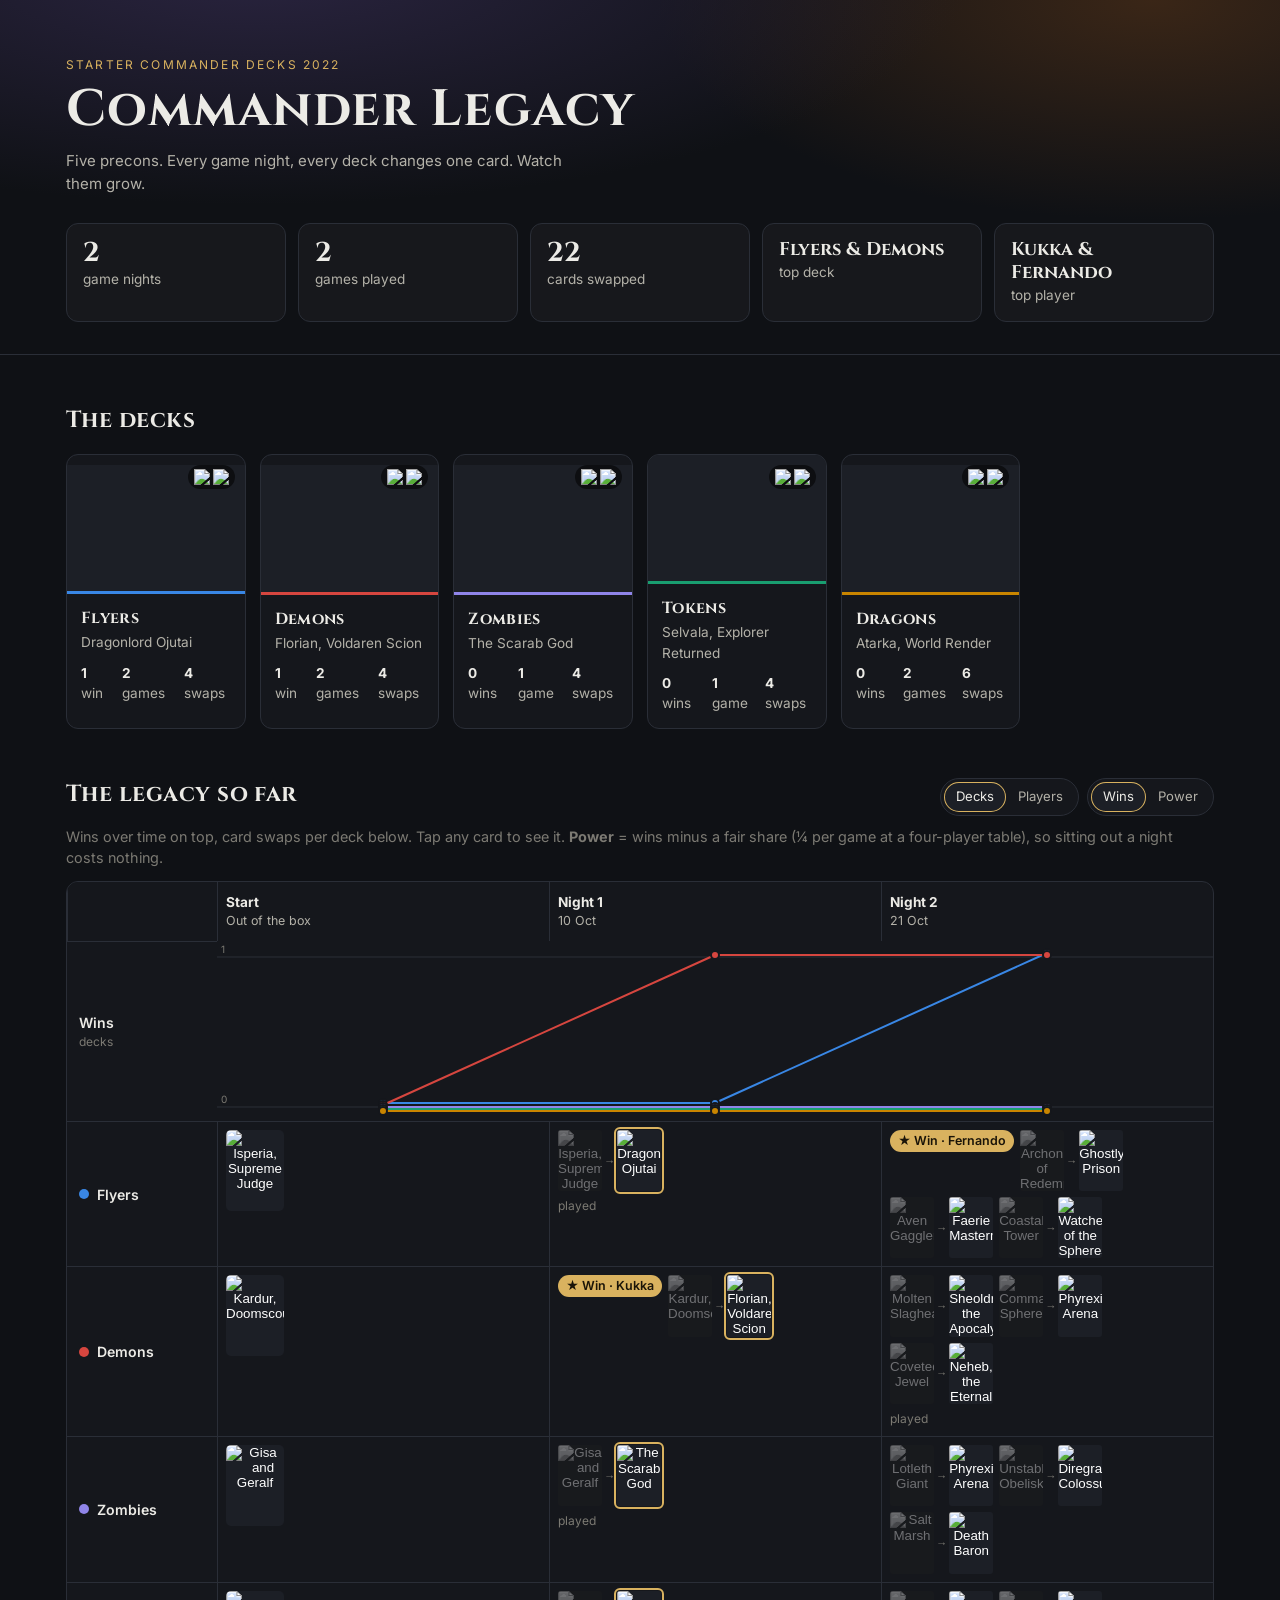
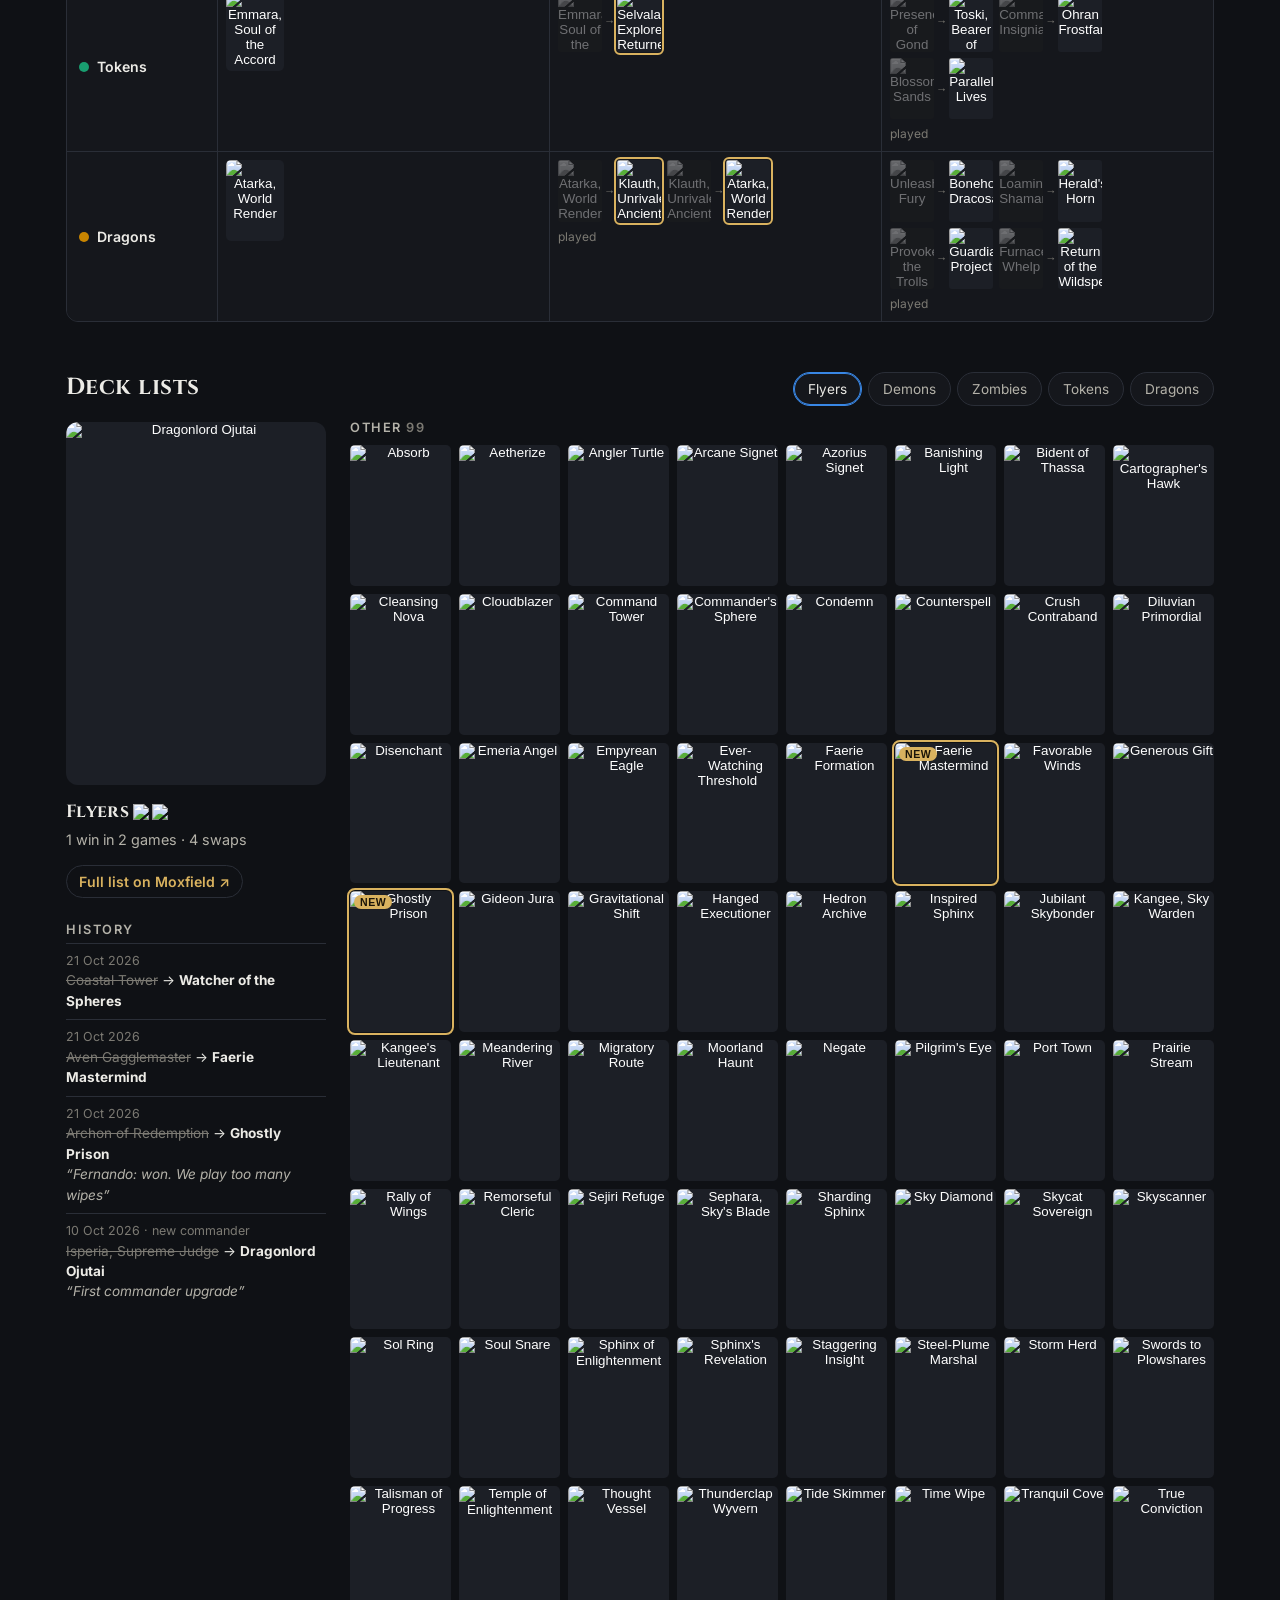
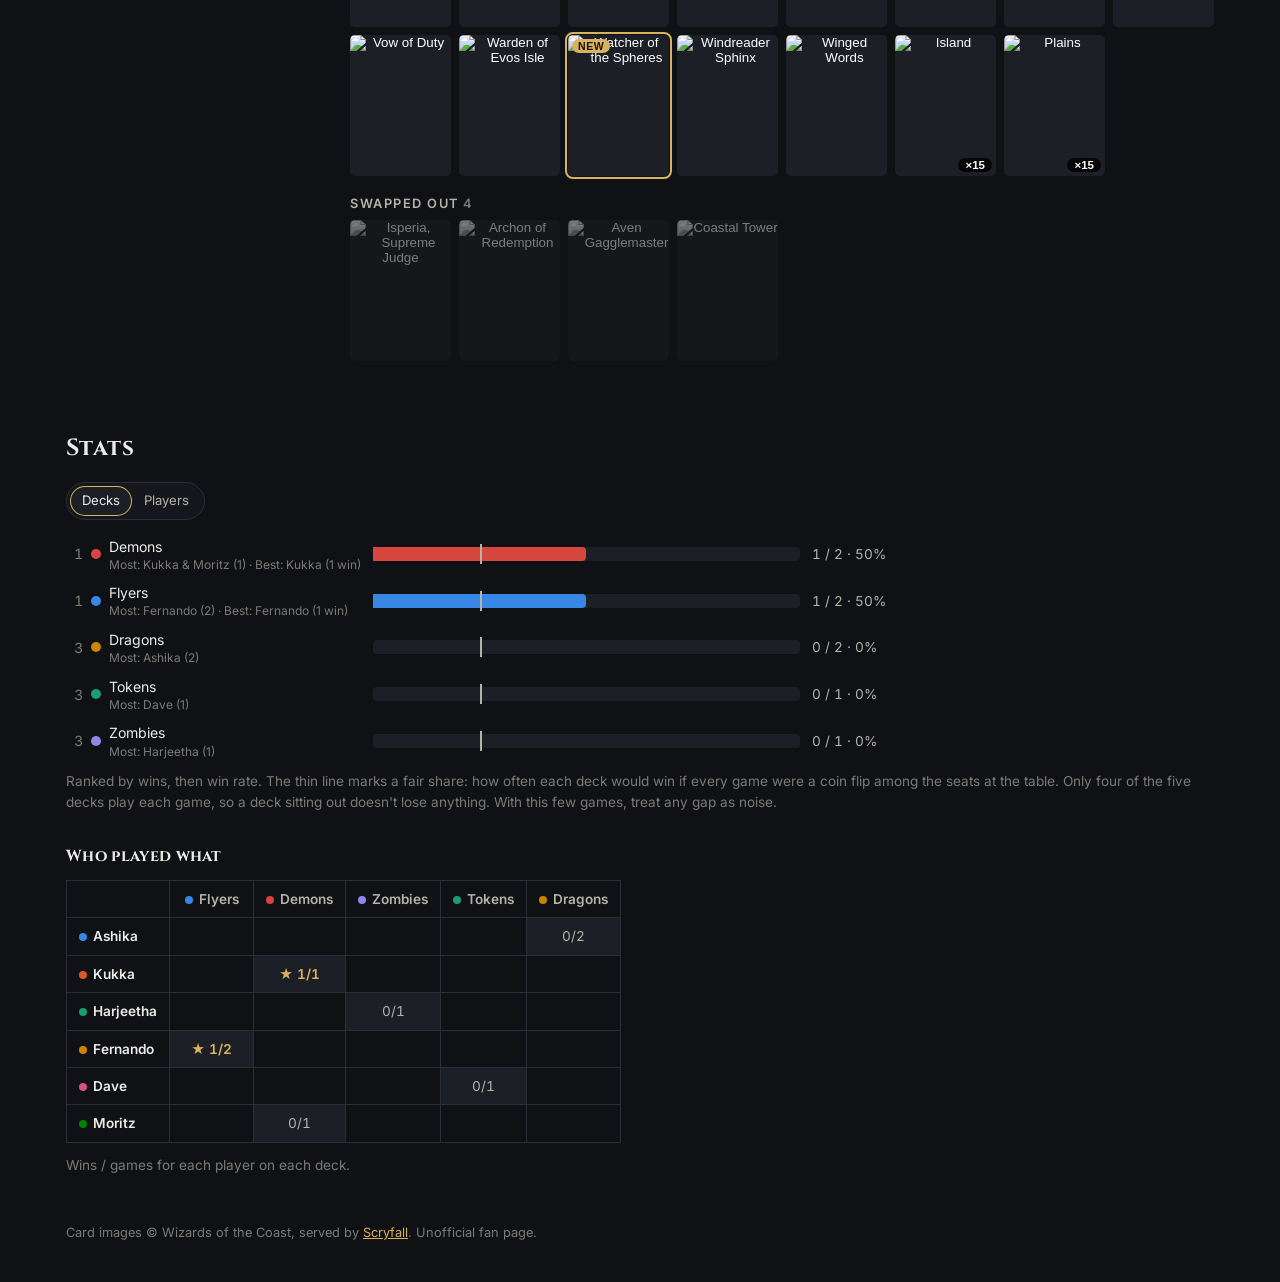
==== index.html @ c0c16cad "Stats: list tied leaders, player power chart, toggles, who-played-what - Hero tiles name every tied " ====
<!doctype html>
<html lang="en">
<head>
<meta charset="utf-8">
<meta name="viewport" content="width=device-width,initial-scale=1">
<title>Commander Legacy</title>
<meta name="description" content="Our five 2022 Starter Commander decks, upgraded one card at a time.">
<link rel="preconnect" href="https://fonts.googleapis.com">
<link rel="preconnect" href="https://fonts.gstatic.com" crossorigin>
<link href="https://fonts.googleapis.com/css2?family=Cinzel:wght@600;700&family=Inter:wght@400;500;600&display=swap" rel="stylesheet">
<link rel="stylesheet" href="style.css">
</head>
<body>
<header class="hero">
  <div class="wrap">
    <p class="eyebrow">Starter Commander Decks 2022</p>
    <h1 id="site-title">Commander Legacy</h1>
    <p class="lede" id="site-sub">Five precons. Every game night, every deck changes one card. Watch them grow.</p>
    <div class="stats" id="stats"></div>
  </div>
</header>

<main class="wrap">
  <section aria-labelledby="decks-h">
    <h2 id="decks-h">The decks</h2>
    <div class="deck-strip" id="deck-strip"></div>
  </section>

  <section aria-labelledby="tl-h">
    <div class="section-head">
      <h2 id="tl-h">The legacy so far</h2>
      <div class="ctl-row" id="chart-controls"></div>
    </div>
    <p class="hint tl-hint">Wins over time on top, card swaps per deck below. Tap any card to see it. <b>Power</b> = wins minus a fair share (¼ per game at a four-player table), so sitting out a night costs nothing.</p>
    <div class="timeline-scroll">
      <div class="timeline" id="timeline"></div>
    </div>
  </section>

  <section aria-labelledby="deck-h">
    <div class="section-head">
      <h2 id="deck-h">Deck lists</h2>
      <div class="tabs" id="tabs" role="tablist"></div>
    </div>
    <div id="deck-detail"></div>
  </section>

  <section aria-labelledby="st-h" id="stats-section">
    <h2 id="st-h">Stats</h2>
    <div id="stat-body"></div>
  </section>

  <p class="warn" id="warnings" hidden></p>
</main>

<footer class="wrap foot">
  Card images © Wizards of the Coast, served by <a href="https://scryfall.com">Scryfall</a>. Unofficial fan page.
</footer>

<div class="modal" id="modal" hidden>
  <div class="modal-inner" role="dialog" aria-modal="true">
    <button class="close" id="modal-close" aria-label="Close">×</button>
    <div id="modal-body"></div>
  </div>
</div>
<div class="tip" id="tip" hidden></div>

<script src="app.js"></script>
</body>
</html>
---- style.css ----
:root{
  --bg:#0f1115; --surface:#15171c; --surface-2:#1c1f26; --line:#2a2e37;
  --text:#ecebe6; --text-2:#b4b2a9; --muted:#7c7a73; --gold:#d9b25f;
  --flight:#3987e5; --chaos:#d6463f; --grave:#9085e9; --tokens:#199e70; --dragons:#c98500;
  --radius:12px;
  color-scheme:dark;
}
*{box-sizing:border-box}
html,body{margin:0}
body{background:var(--bg);color:var(--text);font:15px/1.5 Inter,system-ui,sans-serif;-webkit-font-smoothing:antialiased}
a{color:var(--gold)}
h1,h2,h3{font-family:Cinzel,Georgia,serif;font-weight:700;letter-spacing:.02em;margin:0}
.wrap{max-width:1180px;margin:0 auto;padding:0 16px}
section{margin:48px 0}
h2{font-size:1.45rem;margin-bottom:16px}
.section-head{display:flex;flex-wrap:wrap;align-items:baseline;justify-content:space-between;gap:8px 24px;margin-bottom:16px}
.section-head h2{margin:0}
.hint{color:var(--muted);margin:0;font-size:.9rem}

/* hero */
.hero{background:radial-gradient(1200px 400px at 20% -10%,#2a2440 0%,transparent 60%),radial-gradient(900px 400px at 90% 0%,#3a2617 0%,transparent 55%);border-bottom:1px solid var(--line);padding:56px 0 32px}
.eyebrow{text-transform:uppercase;letter-spacing:.18em;font-size:.75rem;color:var(--gold);margin:0 0 8px}
h1{font-size:clamp(2rem,5vw,3.2rem);line-height:1.1}
.lede{color:var(--text-2);max-width:56ch;margin:12px 0 28px}
.stats{display:grid;grid-template-columns:repeat(auto-fit,minmax(140px,1fr));gap:12px}
.stat{background:rgba(255,255,255,.03);border:1px solid var(--line);border-radius:var(--radius);padding:14px 16px}
.stat b{display:block;font:700 1.7rem/1.1 Cinzel,serif}
.stat span{color:var(--text-2);font-size:.85rem}

/* deck strip */
.deck-strip{display:grid;grid-template-columns:repeat(auto-fill,minmax(160px,1fr));gap:14px}
.deck-card{position:relative;background:var(--surface);border:1px solid var(--line);border-radius:var(--radius);overflow:hidden;cursor:pointer;text-align:left;color:inherit;font:inherit;padding:0;transition:transform .15s,border-color .15s}
.deck-card:hover,.deck-card:focus-visible{transform:translateY(-2px);border-color:var(--c)}
.deck-card .art{aspect-ratio:626/457;background:var(--surface-2) center/cover;border-bottom:3px solid var(--c)}
.deck-card .body{padding:12px 14px 14px}
.deck-card h3{font-size:1rem}
.deck-card .cmd{color:var(--text-2);font-size:.85rem;margin:2px 0 10px}
.deck-card .meta{display:flex;gap:14px;font-size:.85rem;color:var(--text-2)}
.deck-card .meta b{color:var(--text)}
.pips{display:inline-flex;gap:3px;vertical-align:middle}
.pips img{width:16px;height:16px}
.deck-card .pips{position:absolute;top:10px;right:10px;background:rgba(0,0,0,.55);padding:4px 6px;border-radius:99px}

/* timeline */
.timeline-scroll{overflow-x:auto;border:1px solid var(--line);border-radius:var(--radius);background:var(--surface)}
.timeline{display:grid;min-width:100%}
.tl-chart{grid-column:1/-1;position:relative}
.tl-chart svg{display:block}
.tl-row{display:contents}
.tl-label{position:sticky;left:0;z-index:2;background:var(--surface);padding:10px 12px;border-top:1px solid var(--line);display:flex;align-items:center;gap:8px;font-weight:600;font-size:.88rem;min-height:96px}
.tl-label i{width:10px;height:10px;border-radius:50%;background:var(--c);flex:none}
.tl-cell{border-top:1px solid var(--line);border-left:1px solid var(--line);padding:8px;display:flex;flex-wrap:wrap;align-content:flex-start;gap:6px;min-height:96px}
.tl-head{position:sticky;left:0;background:var(--surface);z-index:2}
.tl-colhead{padding:10px 8px;font-size:.78rem;color:var(--text-2);border-left:1px solid var(--line);white-space:nowrap}
.tl-colhead b{display:block;color:var(--text);font-size:.85rem}
.swap{display:flex;align-items:center;gap:2px;background:none;border:0;padding:0;cursor:pointer}
.swap img,.thumb{width:44px;aspect-ratio:488/680;border-radius:3px;display:block;background:var(--surface-2);object-fit:cover}
.swap .out{opacity:.38;filter:grayscale(1)}
.swap .arr{color:var(--muted);font-size:.7rem}
.swap.cmdswap .in{outline:2px solid var(--gold);outline-offset:1px}
.win{display:inline-flex;align-items:center;gap:4px;font-size:.78rem;font-weight:600;color:#1a1408;background:var(--gold);border-radius:99px;padding:2px 8px;height:22px}
.played{font-size:.75rem;color:var(--muted);width:100%}
.empty{color:var(--muted);padding:24px;text-align:center}

/* tabs + deck detail */
.tabs{display:flex;flex-wrap:wrap;gap:6px}
.tab{background:var(--surface);border:1px solid var(--line);color:var(--text-2);border-radius:99px;padding:6px 14px;font:inherit;font-size:.85rem;cursor:pointer}
.tab[aria-selected=true]{color:var(--text);border-color:var(--c);box-shadow:inset 0 0 0 1px var(--c)}
.detail{display:grid;grid-template-columns:260px 1fr;gap:24px}
@media (max-width:760px){.detail{grid-template-columns:1fr}.detail .side{max-width:320px}}
.side img.cmdimg{width:100%;border-radius:12px;display:block;cursor:pointer}
.side h3{margin:14px 0 4px;font-size:1.1rem}
.side .sub{color:var(--text-2);font-size:.9rem;margin:0 0 14px}
.log{list-style:none;margin:0;padding:0;font-size:.85rem}
.log li{padding:8px 0;border-top:1px solid var(--line)}
.log .d{color:var(--muted);display:block;font-size:.78rem}
.log .o{color:var(--muted);text-decoration:line-through}
.log .n{color:var(--text-2);display:block;font-style:italic}
.group{margin-bottom:22px}
.group h4{font:600 .8rem/1 Inter,sans-serif;text-transform:uppercase;letter-spacing:.12em;color:var(--text-2);margin:0 0 10px}
.group h4 span{color:var(--muted)}
.grid{display:grid;grid-template-columns:repeat(auto-fill,minmax(98px,1fr));gap:8px}
.c{position:relative;background:none;border:0;padding:0;cursor:pointer;display:block}
.c img{width:100%;aspect-ratio:488/680;border-radius:5px;display:block;background:var(--surface-2)}
.c .ph{width:100%;aspect-ratio:488/680;border-radius:5px;background:var(--surface-2);color:var(--text-2);font-size:.72rem;display:flex;align-items:center;justify-content:center;text-align:center;padding:6px}
.c .qty{position:absolute;right:4px;bottom:4px;background:rgba(0,0,0,.8);color:#fff;font-size:.72rem;font-weight:600;border-radius:99px;padding:1px 7px}
.c .new{position:absolute;left:4px;top:4px;background:var(--gold);color:#1a1408;font-size:.66rem;font-weight:700;border-radius:99px;padding:1px 6px;text-transform:uppercase;letter-spacing:.05em}
.c.is-new img{outline:2px solid var(--gold);outline-offset:1px}
.gy .c img{filter:grayscale(1);opacity:.45}

/* stats */
.bars{display:grid;grid-template-columns:auto 1fr auto;gap:10px 12px;align-items:center;max-width:720px}
.bars .lab{font-size:.88rem;display:flex;align-items:center;gap:8px}
.bars .lab i{width:10px;height:10px;border-radius:50%;background:var(--c)}
.bars .track{height:14px;background:var(--surface-2);border-radius:4px;position:relative}
.bars .fill{height:100%;background:var(--c);border-radius:0 4px 4px 0}
.bars .val{font-size:.85rem;color:var(--text-2);font-variant-numeric:tabular-nums;white-space:nowrap}
.stat-note{color:var(--muted);font-size:.85rem;margin-top:12px}

/* modal + tooltip */
.modal{position:fixed;inset:0;background:rgba(5,6,8,.82);display:flex;align-items:center;justify-content:center;padding:16px;z-index:50}
.modal[hidden]{display:none}
.modal-inner{position:relative;max-width:min(760px,100%);max-height:100%;overflow:auto}
.modal .close{position:absolute;top:-4px;right:0;background:none;border:0;color:#fff;font-size:2rem;cursor:pointer;line-height:1}
.mcards{display:flex;flex-wrap:wrap;gap:16px;justify-content:center;align-items:center;padding-top:28px}
.mcards figure{margin:0;text-align:center}
.mcards img{width:min(300px,80vw);border-radius:14px;display:block}
.mcards figcaption{font-size:.8rem;color:var(--text-2);margin-top:6px;text-transform:uppercase;letter-spacing:.1em}
.mcards .arrow{font-size:2rem;color:var(--gold)}
.mnote{color:var(--text-2);text-align:center;font-style:italic;margin:14px 0 0}
.tip{position:fixed;z-index:40;pointer-events:none;background:#0b0c0f;border:1px solid var(--line);border-radius:8px;padding:8px 10px;font-size:.8rem;min-width:150px;box-shadow:0 6px 24px rgba(0,0,0,.5)}
.tip .r{display:flex;align-items:center;gap:6px;justify-content:space-between}
.tip .r i{width:8px;height:8px;border-radius:50%;background:var(--c);display:inline-block;margin-right:4px}
.tip b{display:block;margin-bottom:4px}
.warn{color:#e8a0a0;font-size:.85rem;background:#2a1517;border:1px solid #4a2326;border-radius:8px;padding:10px 12px}
.foot{color:var(--muted);font-size:.8rem;padding-bottom:40px}
.ph{display:flex;align-items:center;justify-content:center;text-align:center;background:var(--surface-2);color:var(--text-2);border-radius:4px;overflow:hidden;font-size:.6rem;line-height:1.15;padding:3px;aspect-ratio:488/680}
.swap .ph,.ph.thumb{width:44px}
.ph.out{opacity:.45}
.ph.cmdimg{width:100%;border-radius:12px;font-size:1rem}
.side .c{width:100%}
.tl-cell .c{width:58px}
.stat b.txt{font-size:1.15rem;line-height:1.25}
@media (max-width:600px){.tl-label{padding:8px;font-size:.8rem}}
.rankings{display:grid;grid-template-columns:1fr 1fr;gap:28px 40px}
@media (max-width:860px){.rankings{grid-template-columns:1fr}}
.rankings h3{font-size:1rem;margin:0 0 12px}
.bars{max-width:none}
.bars .rank{color:var(--muted);font-variant-numeric:tabular-nums;width:1.2em;text-align:right;flex:none}
.bars .fair{position:absolute;top:-3px;bottom:-3px;width:2px;background:var(--text-2)}
.dots{display:inline-flex;gap:3px;margin-left:6px;vertical-align:middle}
.dots i{width:7px;height:7px;border-radius:50%;background:var(--c);display:inline-block}
code{background:var(--surface-2);padding:1px 5px;border-radius:4px;font-size:.85em}
.mox{display:inline-block;margin:0 0 6px;font-size:.88rem;font-weight:600;text-decoration:none;border:1px solid var(--line);border-radius:99px;padding:5px 12px}
.mox:hover{border-color:var(--gold)}
/* toggles */
.ctl-row{display:flex;flex-wrap:wrap;gap:8px}
.seg{display:inline-flex;background:var(--surface);border:1px solid var(--line);border-radius:99px;padding:3px}
.seg button{background:none;border:0;color:var(--text-2);font:inherit;font-size:.82rem;padding:5px 12px;border-radius:99px;cursor:pointer}
.seg button[aria-pressed=true]{background:var(--surface-2);color:var(--text);box-shadow:inset 0 0 0 1px var(--gold)}
.tl-hint{margin:-6px 0 12px}
.chart-label small{display:block;color:var(--muted);font-weight:400;font-size:.75rem}
.legend{display:flex;flex-wrap:wrap;gap:6px 14px;padding:0 12px 10px;font-size:.8rem;color:var(--text-2)}
.legend i{width:8px;height:8px;border-radius:50%;background:var(--c);display:inline-block;margin-right:5px}
/* stats */
.stat-ctl{margin-bottom:16px}
.bars .lab small{display:block;color:var(--muted);font-size:.75rem;line-height:1.3}
.bars .lab > span:last-child{min-width:0}
.sub-h{font-size:1rem;margin:32px 0 12px}
.mx-scroll{overflow-x:auto}
.mx{border-collapse:collapse;font-size:.85rem;font-variant-numeric:tabular-nums}
.mx th,.mx td{padding:8px 12px;border:1px solid var(--line);white-space:nowrap}
.mx thead th{font-weight:600;color:var(--text-2);text-align:center}
.mx tbody th{text-align:left;font-weight:600}
.mx th i{width:8px;height:8px;border-radius:50%;background:var(--c);display:inline-block;margin-right:6px}
.mx td{text-align:center;color:var(--muted);min-width:84px}
.mx td.has{background:var(--surface-2);color:var(--text-2)}
.mx td.won{color:var(--gold);font-weight:600}
.bars{max-width:820px}
@media (max-width:600px){
  .bars{grid-template-columns:1fr auto;gap:4px 10px}
  .bars .lab{grid-column:1}
  .bars .val{grid-column:2;align-self:start}
  .bars .track{grid-column:1/-1;margin-bottom:10px}
}
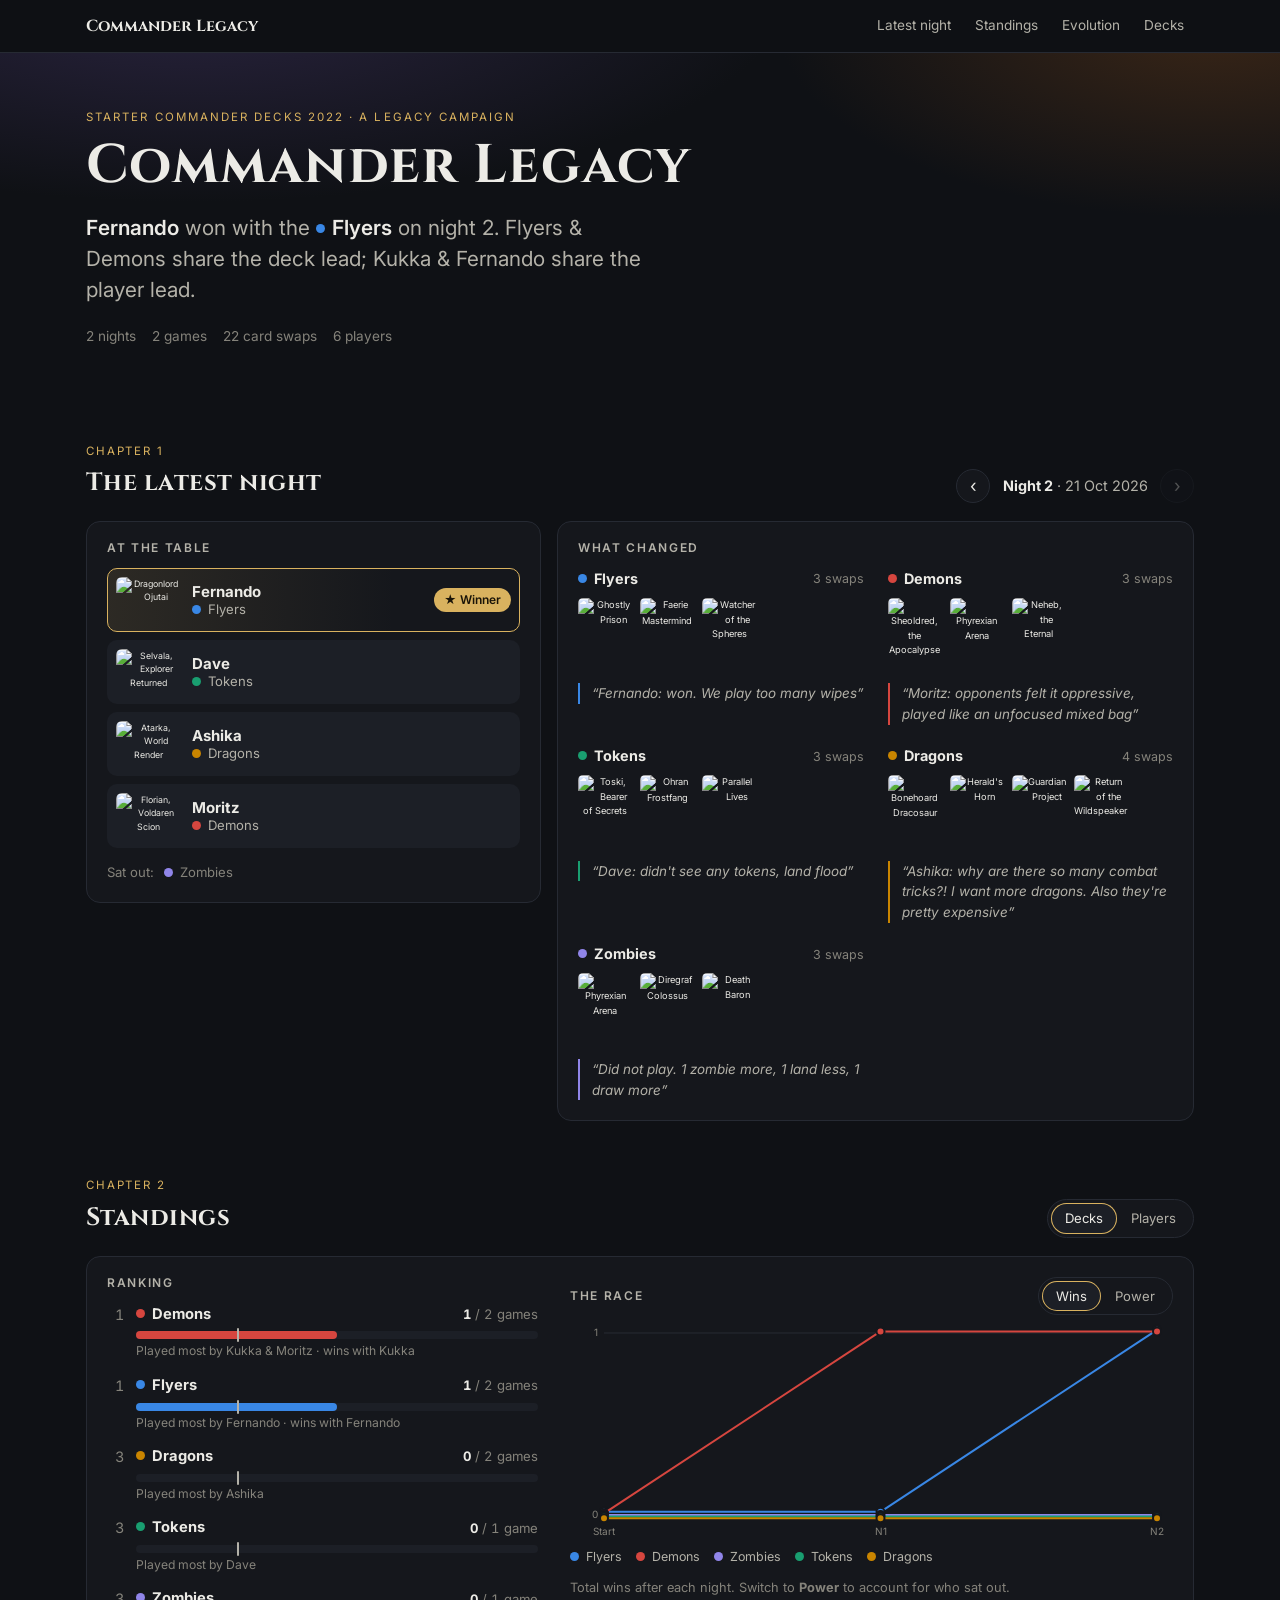
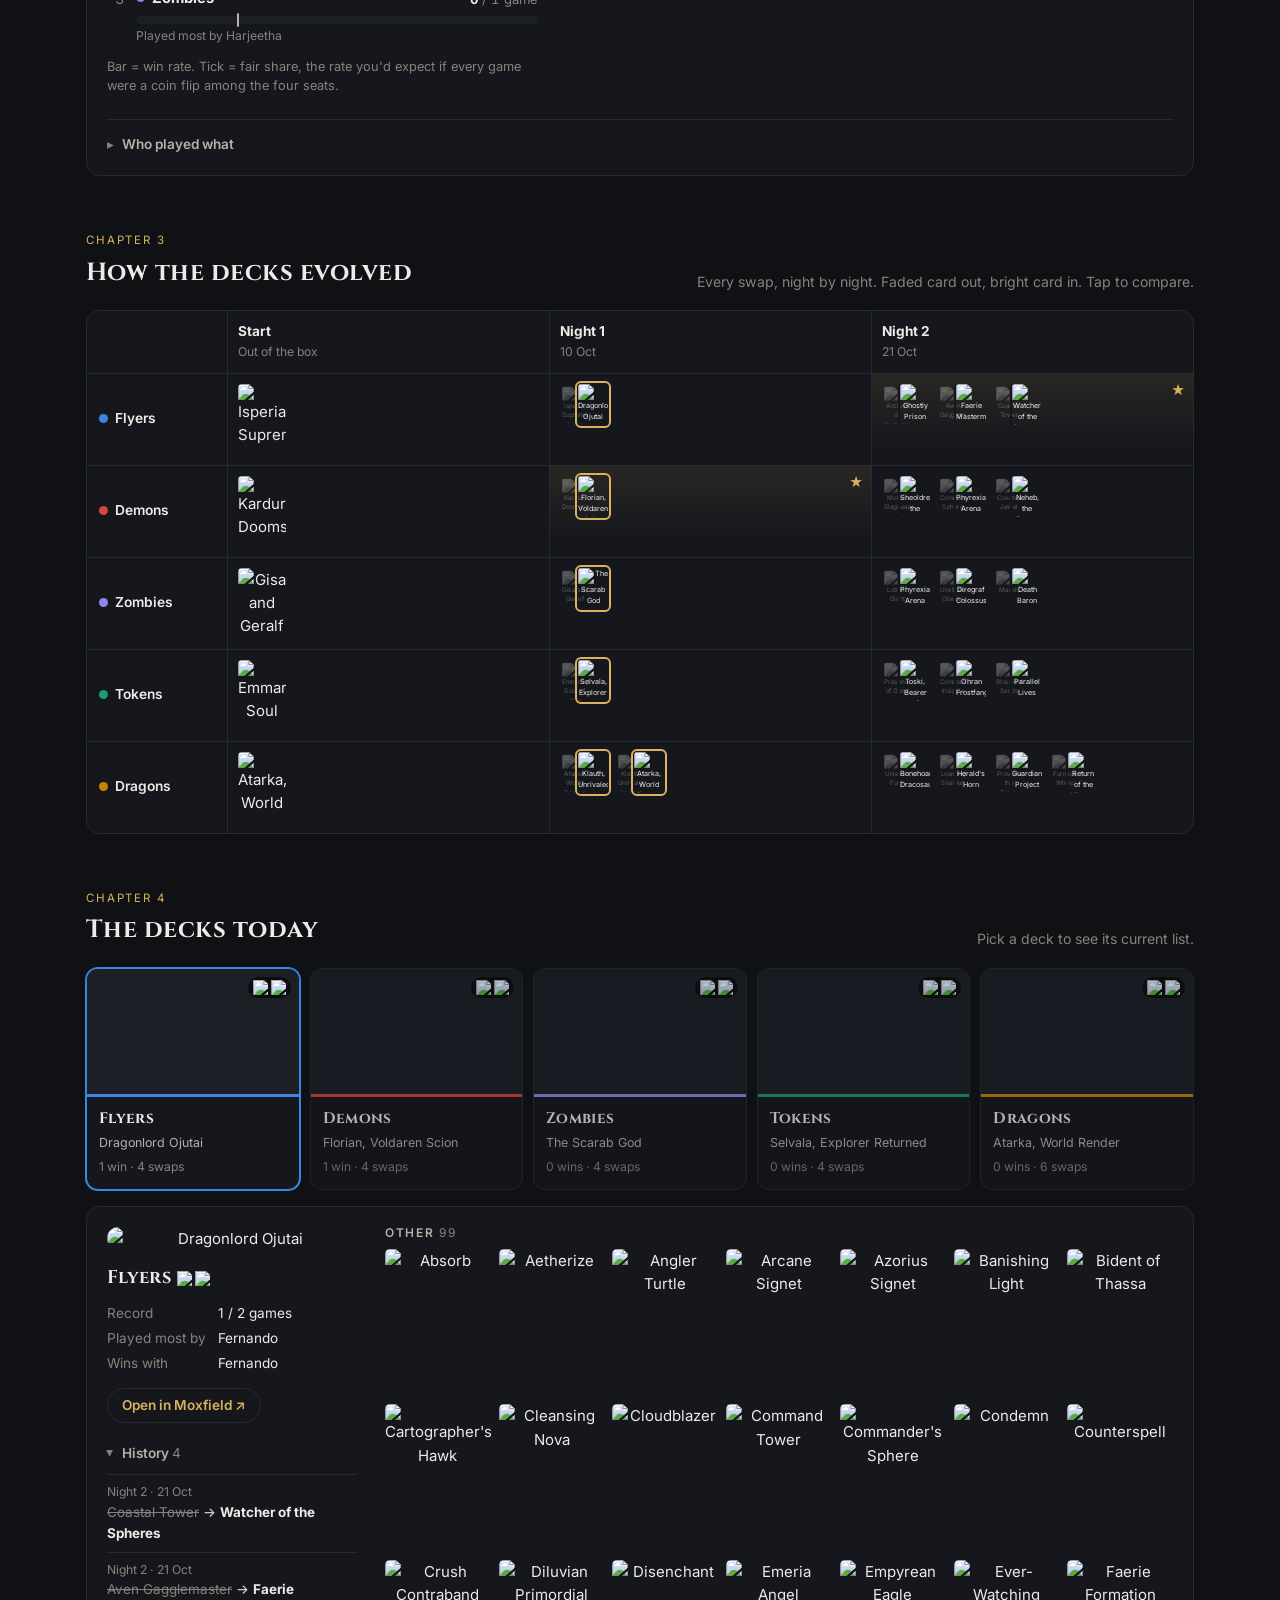
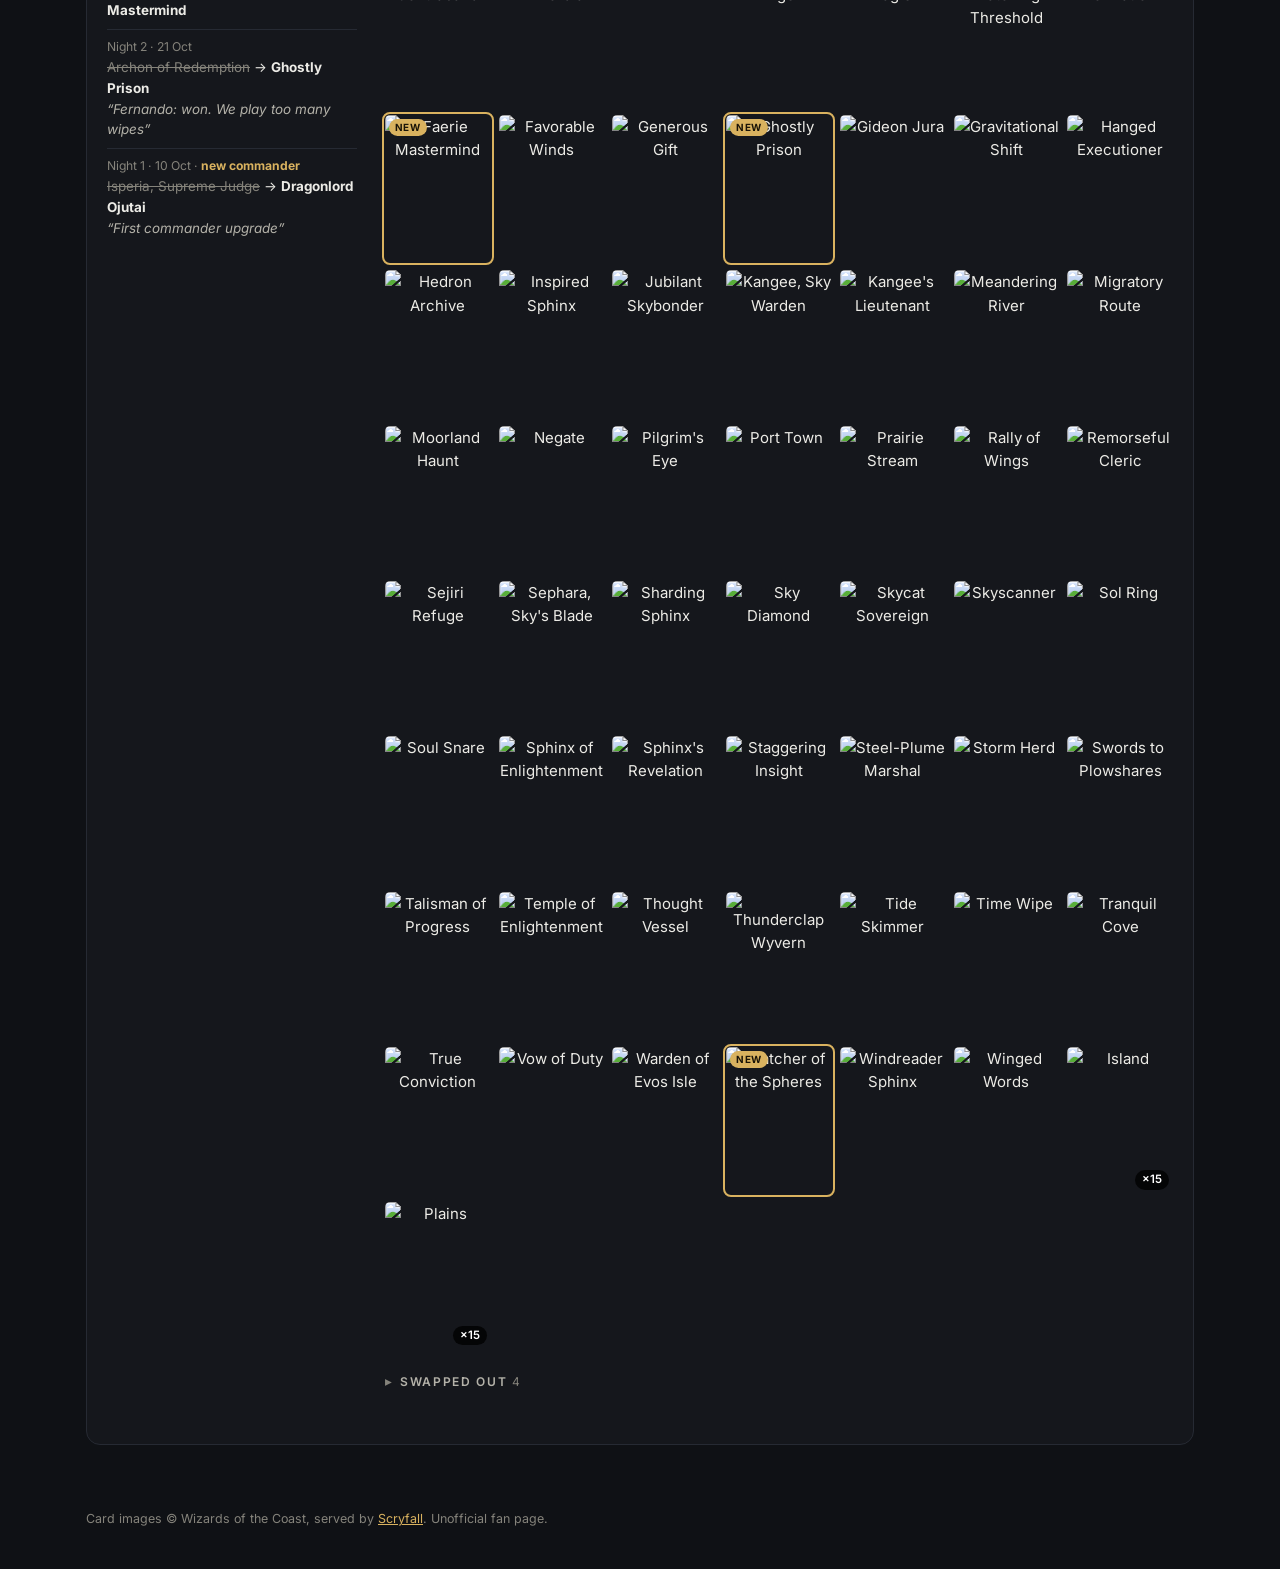
==== commit b2009dd2: "Redesign: page reads as a story in four chapters - Hero: generated headline (latest winner, current " ====
--- a/index.html
+++ b/index.html
@@ -11,43 +11,65 @@
 <link rel="stylesheet" href="style.css">
 </head>
 <body>
-<header class="hero">
+<nav class="topnav" aria-label="Sections">
+  <div class="wrap nav-inner">
+    <a class="brand" href="#top" id="nav-brand">Commander Legacy</a>
+    <div class="nav-links">
+      <a href="#latest">Latest night</a>
+      <a href="#standings">Standings</a>
+      <a href="#evolution">Evolution</a>
+      <a href="#decks">Decks</a>
+    </div>
+  </div>
+</nav>
+
+<header class="hero" id="top">
   <div class="wrap">
-    <p class="eyebrow">Starter Commander Decks 2022</p>
+    <p class="eyebrow">Starter Commander Decks 2022 · a legacy campaign</p>
     <h1 id="site-title">Commander Legacy</h1>
-    <p class="lede" id="site-sub">Five precons. Every game night, every deck changes one card. Watch them grow.</p>
-    <div class="stats" id="stats"></div>
+    <p class="headline" id="headline"></p>
+    <p class="facts" id="facts"></p>
   </div>
 </header>
 
 <main class="wrap">
-  <section aria-labelledby="decks-h">
-    <h2 id="decks-h">The decks</h2>
-    <div class="deck-strip" id="deck-strip"></div>
+  <!-- 1. what just happened -->
+  <section id="latest" aria-labelledby="latest-h">
+    <div class="section-head">
+      <div><p class="kicker">Chapter 1</p><h2 id="latest-h">The latest night</h2></div>
+      <div class="night-nav" id="night-nav"></div>
+    </div>
+    <div id="night"></div>
   </section>
 
-  <section aria-labelledby="tl-h">
+  <!-- 2. who's winning -->
+  <section id="standings" aria-labelledby="st-h">
     <div class="section-head">
-      <h2 id="tl-h">The legacy so far</h2>
-      <div class="ctl-row" id="chart-controls"></div>
+      <div><p class="kicker">Chapter 2</p><h2 id="st-h">Standings</h2></div>
+      <div id="who-toggle"></div>
     </div>
-    <p class="hint tl-hint">Wins over time on top, card swaps per deck below. Tap any card to see it. <b>Power</b> = wins minus a fair share (¼ per game at a four-player table), so sitting out a night costs nothing.</p>
-    <div class="timeline-scroll">
+    <div class="standings card" id="standings-body"></div>
+  </section>
+
+  <!-- 3. how the decks changed -->
+  <section id="evolution" aria-labelledby="ev-h">
+    <div class="section-head">
+      <div><p class="kicker">Chapter 3</p><h2 id="ev-h">How the decks evolved</h2></div>
+      <p class="hint">Every swap, night by night. Faded card out, bright card in. Tap to compare.</p>
+    </div>
+    <div class="timeline-scroll card">
       <div class="timeline" id="timeline"></div>
     </div>
   </section>
 
-  <section aria-labelledby="deck-h">
+  <!-- 4. explore -->
+  <section id="decks" aria-labelledby="deck-h">
     <div class="section-head">
-      <h2 id="deck-h">Deck lists</h2>
-      <div class="tabs" id="tabs" role="tablist"></div>
+      <div><p class="kicker">Chapter 4</p><h2 id="deck-h">The decks today</h2></div>
+      <p class="hint">Pick a deck to see its current list.</p>
     </div>
+    <div class="deck-strip" id="deck-strip" role="tablist"></div>
     <div id="deck-detail"></div>
-  </section>
-
-  <section aria-labelledby="st-h" id="stats-section">
-    <h2 id="st-h">Stats</h2>
-    <div id="stat-body"></div>
   </section>
 
   <p class="warn" id="warnings" hidden></p>
--- a/style.css
+++ b/style.css
@@ -1,165 +1,219 @@
 :root{
-  --bg:#0f1115; --surface:#15171c; --surface-2:#1c1f26; --line:#2a2e37;
-  --text:#ecebe6; --text-2:#b4b2a9; --muted:#7c7a73; --gold:#d9b25f;
+  --bg:#0f1115; --surface:#15171c; --surface-2:#1c1f26; --line:#262a33;
+  --text:#ecebe6; --text-2:#b4b2a9; --muted:#85837b; --gold:#d9b25f;
   --flight:#3987e5; --chaos:#d6463f; --grave:#9085e9; --tokens:#199e70; --dragons:#c98500;
-  --radius:12px;
+  --radius:14px;
   color-scheme:dark;
 }
 *{box-sizing:border-box}
+html{scroll-behavior:smooth;scroll-padding-top:64px}
 html,body{margin:0}
-body{background:var(--bg);color:var(--text);font:15px/1.5 Inter,system-ui,sans-serif;-webkit-font-smoothing:antialiased}
+body{background:var(--bg);color:var(--text);font:15px/1.55 Inter,system-ui,sans-serif;-webkit-font-smoothing:antialiased}
 a{color:var(--gold)}
 h1,h2,h3{font-family:Cinzel,Georgia,serif;font-weight:700;letter-spacing:.02em;margin:0}
-.wrap{max-width:1180px;margin:0 auto;padding:0 16px}
-section{margin:48px 0}
-h2{font-size:1.45rem;margin-bottom:16px}
-.section-head{display:flex;flex-wrap:wrap;align-items:baseline;justify-content:space-between;gap:8px 24px;margin-bottom:16px}
-.section-head h2{margin:0}
-.hint{color:var(--muted);margin:0;font-size:.9rem}
+.wrap{max-width:1140px;margin:0 auto;padding:0 16px}
+button{font:inherit;color:inherit}
+.hint{color:var(--muted);margin:0;font-size:.88rem}
+.note{color:var(--muted);font-size:.8rem;margin:12px 0 0;line-height:1.5}
+.gold{color:var(--gold)}
+.dot{display:inline-block;width:9px;height:9px;border-radius:50%;background:var(--c);margin-right:7px;flex:none;vertical-align:middle;position:relative;top:-1px}
+.card{background:var(--surface);border:1px solid var(--line);border-radius:var(--radius)}
+.pad{padding:20px}
+.card-h{font:600 .75rem/1 Inter,sans-serif;text-transform:uppercase;letter-spacing:.14em;color:var(--text-2);margin:0 0 14px}
+.mini-h{font-size:.78rem;color:var(--muted);margin:10px 0 6px}
+.empty{color:var(--muted);padding:28px;text-align:center}
+.quote{font-style:italic;color:var(--text-2);margin:10px 0 0;font-size:.9rem;padding-left:12px;border-left:2px solid var(--c, var(--line))}
+
+/* nav */
+.topnav{position:sticky;top:0;z-index:30;background:rgba(15,17,21,.85);backdrop-filter:blur(10px);border-bottom:1px solid var(--line)}
+.nav-inner{display:flex;align-items:center;gap:20px;height:52px}
+.brand{font:700 1rem Cinzel,serif;color:var(--text);text-decoration:none;white-space:nowrap}
+.nav-links{display:flex;gap:4px;overflow-x:auto;scrollbar-width:none;margin-left:auto}
+.nav-links a{color:var(--text-2);text-decoration:none;font-size:.85rem;padding:6px 10px;border-radius:99px;white-space:nowrap}
+.nav-links a:hover{color:var(--text);background:var(--surface-2)}
+@media (max-width:640px){.brand{display:none}.nav-links{margin:0 -6px}}
 
 /* hero */
-.hero{background:radial-gradient(1200px 400px at 20% -10%,#2a2440 0%,transparent 60%),radial-gradient(900px 400px at 90% 0%,#3a2617 0%,transparent 55%);border-bottom:1px solid var(--line);padding:56px 0 32px}
-.eyebrow{text-transform:uppercase;letter-spacing:.18em;font-size:.75rem;color:var(--gold);margin:0 0 8px}
-h1{font-size:clamp(2rem,5vw,3.2rem);line-height:1.1}
-.lede{color:var(--text-2);max-width:56ch;margin:12px 0 28px}
-.stats{display:grid;grid-template-columns:repeat(auto-fit,minmax(140px,1fr));gap:12px}
-.stat{background:rgba(255,255,255,.03);border:1px solid var(--line);border-radius:var(--radius);padding:14px 16px}
-.stat b{display:block;font:700 1.7rem/1.1 Cinzel,serif}
-.stat span{color:var(--text-2);font-size:.85rem}
-
-/* deck strip */
-.deck-strip{display:grid;grid-template-columns:repeat(auto-fill,minmax(160px,1fr));gap:14px}
-.deck-card{position:relative;background:var(--surface);border:1px solid var(--line);border-radius:var(--radius);overflow:hidden;cursor:pointer;text-align:left;color:inherit;font:inherit;padding:0;transition:transform .15s,border-color .15s}
-.deck-card:hover,.deck-card:focus-visible{transform:translateY(-2px);border-color:var(--c)}
-.deck-card .art{aspect-ratio:626/457;background:var(--surface-2) center/cover;border-bottom:3px solid var(--c)}
-.deck-card .body{padding:12px 14px 14px}
-.deck-card h3{font-size:1rem}
-.deck-card .cmd{color:var(--text-2);font-size:.85rem;margin:2px 0 10px}
-.deck-card .meta{display:flex;gap:14px;font-size:.85rem;color:var(--text-2)}
-.deck-card .meta b{color:var(--text)}
+.hero{background:radial-gradient(1000px 360px at 15% -20%,#2a2440 0%,transparent 60%),radial-gradient(800px 360px at 95% -10%,#3a2617 0%,transparent 55%);padding:56px 0 40px}
+.eyebrow{text-transform:uppercase;letter-spacing:.18em;font-size:.72rem;color:var(--gold);margin:0 0 10px}
+h1{font-size:clamp(2.1rem,5.5vw,3.4rem);line-height:1.05}
+.headline{font-size:clamp(1.05rem,2.2vw,1.3rem);line-height:1.5;color:var(--text-2);max-width:44ch;margin:18px 0 0}
+.headline b{color:var(--text);font-weight:600}
+.facts{display:flex;flex-wrap:wrap;gap:6px 18px;margin:20px 0 0;color:var(--muted);font-size:.85rem}
+.facts span+span::before{content:"·";margin-right:18px;color:var(--line)}
+
+/* sections */
+section{margin:56px 0}
+.section-head{display:flex;flex-wrap:wrap;align-items:flex-end;justify-content:space-between;gap:12px 24px;margin-bottom:18px}
+.kicker{font-size:.72rem;text-transform:uppercase;letter-spacing:.16em;color:var(--gold);margin:0 0 4px}
+h2{font-size:1.55rem}
+
+/* toggles */
+.seg{display:inline-flex;background:var(--surface);border:1px solid var(--line);border-radius:99px;padding:3px}
+.seg button{background:none;border:0;color:var(--text-2);font-size:.82rem;padding:5px 14px;border-radius:99px;cursor:pointer}
+.seg button[aria-pressed=true]{background:var(--surface-2);color:var(--text);box-shadow:inset 0 0 0 1px var(--gold)}
+
+/* chapter 1: night */
+.night-nav{display:flex;align-items:center;gap:10px}
+.night-label{font-size:.9rem;color:var(--text-2);min-width:150px;text-align:center}
+.night-label b{color:var(--text)}
+.icon-btn{width:34px;height:34px;border-radius:50%;background:var(--surface);border:1px solid var(--line);cursor:pointer;font-size:1.1rem;line-height:1}
+.icon-btn:hover:not(:disabled){border-color:var(--gold)}
+.icon-btn:disabled{opacity:.3;cursor:default}
+.night-grid{display:grid;grid-template-columns:minmax(0,5fr) minmax(0,7fr);gap:16px}
+@media (max-width:860px){.night-grid{grid-template-columns:1fr}}
+.seats{list-style:none;margin:0;padding:0;display:grid;gap:8px}
+.seats li{display:flex;align-items:center;gap:12px;padding:8px;border-radius:10px;background:var(--surface-2);border:1px solid transparent}
+.seats li.won{border-color:var(--gold);background:linear-gradient(90deg,rgba(217,178,95,.12),transparent 70%)}
+.seat-cmd{flex:none}
+.seat-art,.seats .ph.seat-art{width:64px;height:46px;object-fit:cover;border-radius:6px;display:block;aspect-ratio:auto;font-size:.55rem}
+.seat-who{display:flex;flex-direction:column;line-height:1.3;min-width:0}
+.seat-who span{font-size:.82rem;color:var(--text-2)}
+.crown{margin-left:auto;font-size:.75rem;font-weight:600;color:#1a1408;background:var(--gold);border-radius:99px;padding:3px 10px;white-space:nowrap}
+.sat-out{margin:14px 0 0;font-size:.82rem;color:var(--muted)}
+.sat-out .dot{margin-left:6px}
+.night-decks{display:grid;gap:18px}
+.nd-head{display:flex;align-items:center;font-size:.9rem;margin-bottom:8px}
+.nd-head span{margin-left:auto;font-size:.78rem;color:var(--muted)}
+.nd-cards{display:flex;flex-wrap:wrap;gap:8px}
+.swap-in{position:relative;background:none;border:0;padding:0;cursor:pointer;width:72px}
+.swap-in img,.swap-in .ph{width:72px;aspect-ratio:488/680;border-radius:5px;display:block;font-size:.58rem}
+.swap-in:hover img{outline:2px solid var(--c);outline-offset:1px}
+.swap-in .tag{position:absolute;left:3px;right:3px;bottom:3px;background:var(--gold);color:#1a1408;font-size:.58rem;font-weight:700;border-radius:4px;text-align:center;text-transform:uppercase;letter-spacing:.04em}
+.night-deck .quote{border-left-color:var(--c)}
+
+/* chapter 2: standings */
+.standings{padding:20px}
+.st-grid{display:grid;grid-template-columns:minmax(0,5fr) minmax(0,7fr);gap:32px}
+@media (max-width:860px){.st-grid{grid-template-columns:1fr;gap:28px}}
+.chart-head{display:flex;align-items:center;justify-content:space-between;gap:12px;margin-bottom:6px}
+.chart-head .card-h{margin:0}
+.ranking{list-style:none;margin:0;padding:0;display:grid;gap:14px}
+.ranking li{display:flex;gap:12px}
+.rk{width:1.2em;text-align:right;color:var(--muted);font-variant-numeric:tabular-nums;font-size:.9rem;padding-top:1px}
+.rk-body{flex:1;min-width:0}
+.rk-top{display:flex;align-items:center;font-size:.92rem}
+.rk-rec{margin-left:auto;color:var(--muted);font-size:.82rem;font-variant-numeric:tabular-nums;white-space:nowrap}
+.rk-rec b{color:var(--text)}
+.track{height:8px;background:var(--surface-2);border-radius:4px;position:relative;margin:6px 0 4px}
+.fill{height:100%;background:var(--c);border-radius:4px;min-width:0}
+.fair{position:absolute;top:-3px;bottom:-3px;width:2px;background:var(--text-2);border-radius:1px}
+.ranking small{display:block;color:var(--muted);font-size:.76rem;line-height:1.35}
+#chart svg{display:block}
+#chart .grid{stroke:var(--line);stroke-width:1}
+#chart .axis0{stroke:#454a56;stroke-width:1}
+#chart .tick{fill:var(--muted);font-size:10px;font-family:Inter,sans-serif}
+.legend{display:flex;flex-wrap:wrap;gap:4px 14px;font-size:.78rem;color:var(--text-2);margin-top:6px}
+.mx-wrap{margin-top:24px;border-top:1px solid var(--line);padding-top:14px}
+.mx-wrap summary,.hist summary,.gy summary{cursor:pointer;color:var(--text-2);font-size:.85rem;font-weight:600;list-style:none}
+.mx-wrap summary::before,.hist summary::before,.gy summary::before{content:"▸";display:inline-block;margin-right:8px;transition:transform .15s;color:var(--muted)}
+details[open]>summary::before{transform:rotate(90deg)}
+summary::-webkit-details-marker{display:none}
+.mx-scroll{overflow-x:auto;margin-top:12px}
+.mx{border-collapse:collapse;font-size:.84rem;font-variant-numeric:tabular-nums}
+.mx th,.mx td{padding:8px 12px;border-bottom:1px solid var(--line);white-space:nowrap}
+.mx thead th{font-weight:600;color:var(--text-2);font-size:.8rem;text-align:center}
+.mx tbody th{text-align:left;font-weight:600}
+.mx td{text-align:center;color:var(--line);min-width:80px}
+.mx td.has{color:var(--text-2)}
+.mx td.won{color:var(--gold);font-weight:600}
+
+/* chapter 3: evolution */
+.timeline-scroll{overflow-x:auto}
+.timeline{display:grid;min-width:100%}
+.tl-corner,.tl-label{position:sticky;left:0;z-index:2;background:var(--surface)}
+.tl-colhead{padding:12px 10px;border-left:1px solid var(--line);white-space:nowrap;line-height:1.3}
+.tl-colhead b{display:block;font-size:.85rem}
+.tl-colhead span{font-size:.76rem;color:var(--muted)}
+.tl-label{padding:10px 12px;border-top:1px solid var(--line);display:flex;align-items:center;font-weight:600;font-size:.86rem;min-height:92px}
+.tl-cell{position:relative;border-top:1px solid var(--line);border-left:1px solid var(--line);padding:10px;display:flex;flex-wrap:wrap;align-content:flex-start;gap:8px;min-height:92px}
+.tl-won{background:linear-gradient(180deg,rgba(217,178,95,.10),transparent 80%)}
+.tl-star{position:absolute;top:6px;right:8px;color:var(--gold);font-size:.85rem}
+.swap{display:flex;align-items:center;background:none;border:0;padding:0;cursor:pointer}
+.swap img,.swap .ph{width:30px;aspect-ratio:488/680;border-radius:3px;display:block;font-size:.45rem}
+.swap .out{opacity:.3;filter:grayscale(1);margin-right:-12px;transform:scale(.88)}
+.swap .in{position:relative;box-shadow:-2px 0 0 var(--surface)}
+.swap:hover .in{outline:2px solid var(--text-2);outline-offset:1px}
+.swap.cmdswap .in{outline:2px solid var(--gold);outline-offset:1px}
+.tl-start{width:48px}
+.thumb{width:48px;aspect-ratio:488/680;border-radius:4px;display:block}
+@media (max-width:600px){.tl-label{padding:8px;font-size:.78rem}}
+
+/* chapter 4: decks */
+.deck-strip{display:grid;grid-template-columns:repeat(5,minmax(0,1fr));gap:10px;margin-bottom:16px}
+@media (max-width:860px){.deck-strip{grid-template-columns:none;grid-auto-flow:column;grid-auto-columns:minmax(150px,1fr);overflow-x:auto;scroll-snap-type:x mandatory;padding-bottom:4px}}
+.deck-card{position:relative;background:var(--surface);border:1px solid var(--line);border-radius:12px;overflow:hidden;cursor:pointer;text-align:left;padding:0;transition:border-color .15s,opacity .15s;scroll-snap-align:start;opacity:.75}
+.deck-card:hover{opacity:1}
+.deck-card[aria-selected=true]{opacity:1;border-color:var(--c);box-shadow:0 0 0 1px var(--c)}
+.deck-card .art{position:relative;aspect-ratio:626/380;background:var(--surface-2) center/cover;border-bottom:3px solid var(--c)}
+.deck-card .pips{position:absolute;top:8px;right:8px;background:rgba(0,0,0,.6);padding:3px 5px;border-radius:99px}
+.deck-card .body{padding:10px 12px 12px}
+.deck-card h3{font-size:.95rem}
+.deck-card .cmd{color:var(--text-2);font-size:.78rem;margin:2px 0 6px;white-space:nowrap;overflow:hidden;text-overflow:ellipsis}
+.deck-card .meta{color:var(--muted);font-size:.76rem;margin:0}
 .pips{display:inline-flex;gap:3px;vertical-align:middle}
-.pips img{width:16px;height:16px}
-.deck-card .pips{position:absolute;top:10px;right:10px;background:rgba(0,0,0,.55);padding:4px 6px;border-radius:99px}
-
-/* timeline */
-.timeline-scroll{overflow-x:auto;border:1px solid var(--line);border-radius:var(--radius);background:var(--surface)}
-.timeline{display:grid;min-width:100%}
-.tl-chart{grid-column:1/-1;position:relative}
-.tl-chart svg{display:block}
-.tl-row{display:contents}
-.tl-label{position:sticky;left:0;z-index:2;background:var(--surface);padding:10px 12px;border-top:1px solid var(--line);display:flex;align-items:center;gap:8px;font-weight:600;font-size:.88rem;min-height:96px}
-.tl-label i{width:10px;height:10px;border-radius:50%;background:var(--c);flex:none}
-.tl-cell{border-top:1px solid var(--line);border-left:1px solid var(--line);padding:8px;display:flex;flex-wrap:wrap;align-content:flex-start;gap:6px;min-height:96px}
-.tl-head{position:sticky;left:0;background:var(--surface);z-index:2}
-.tl-colhead{padding:10px 8px;font-size:.78rem;color:var(--text-2);border-left:1px solid var(--line);white-space:nowrap}
-.tl-colhead b{display:block;color:var(--text);font-size:.85rem}
-.swap{display:flex;align-items:center;gap:2px;background:none;border:0;padding:0;cursor:pointer}
-.swap img,.thumb{width:44px;aspect-ratio:488/680;border-radius:3px;display:block;background:var(--surface-2);object-fit:cover}
-.swap .out{opacity:.38;filter:grayscale(1)}
-.swap .arr{color:var(--muted);font-size:.7rem}
-.swap.cmdswap .in{outline:2px solid var(--gold);outline-offset:1px}
-.win{display:inline-flex;align-items:center;gap:4px;font-size:.78rem;font-weight:600;color:#1a1408;background:var(--gold);border-radius:99px;padding:2px 8px;height:22px}
-.played{font-size:.75rem;color:var(--muted);width:100%}
-.empty{color:var(--muted);padding:24px;text-align:center}
-
-/* tabs + deck detail */
-.tabs{display:flex;flex-wrap:wrap;gap:6px}
-.tab{background:var(--surface);border:1px solid var(--line);color:var(--text-2);border-radius:99px;padding:6px 14px;font:inherit;font-size:.85rem;cursor:pointer}
-.tab[aria-selected=true]{color:var(--text);border-color:var(--c);box-shadow:inset 0 0 0 1px var(--c)}
-.detail{display:grid;grid-template-columns:260px 1fr;gap:24px}
-@media (max-width:760px){.detail{grid-template-columns:1fr}.detail .side{max-width:320px}}
-.side img.cmdimg{width:100%;border-radius:12px;display:block;cursor:pointer}
-.side h3{margin:14px 0 4px;font-size:1.1rem}
-.side .sub{color:var(--text-2);font-size:.9rem;margin:0 0 14px}
-.log{list-style:none;margin:0;padding:0;font-size:.85rem}
+.pips img{width:15px;height:15px}
+.detail{display:grid;grid-template-columns:250px minmax(0,1fr);gap:28px}
+@media (max-width:760px){.detail{grid-template-columns:1fr}.side{max-width:340px}}
+.side .c{width:100%}
+.side img.cmdimg,.side .ph.cmdimg{width:100%;border-radius:12px;display:block}
+.side h3{margin:14px 0 10px;font-size:1.15rem}
+.kv{display:grid;grid-template-columns:auto 1fr;gap:4px 12px;font-size:.85rem;margin:0 0 14px}
+.kv dt{color:var(--muted)}
+.kv dd{margin:0}
+.mox{display:inline-block;font-size:.85rem;font-weight:600;text-decoration:none;border:1px solid var(--line);border-radius:99px;padding:6px 14px}
+.mox:hover{border-color:var(--gold)}
+.hist{margin-top:20px}
+.hist summary span,.group h4 span{color:var(--muted);font-weight:400}
+.log{list-style:none;margin:10px 0 0;padding:0;font-size:.84rem;max-height:420px;overflow:auto}
 .log li{padding:8px 0;border-top:1px solid var(--line)}
-.log .d{color:var(--muted);display:block;font-size:.78rem}
+.log .d{color:var(--muted);display:block;font-size:.76rem}
 .log .o{color:var(--muted);text-decoration:line-through}
 .log .n{color:var(--text-2);display:block;font-style:italic}
 .group{margin-bottom:22px}
-.group h4{font:600 .8rem/1 Inter,sans-serif;text-transform:uppercase;letter-spacing:.12em;color:var(--text-2);margin:0 0 10px}
-.group h4 span{color:var(--muted)}
-.grid{display:grid;grid-template-columns:repeat(auto-fill,minmax(98px,1fr));gap:8px}
+.group h4{font:600 .75rem/1 Inter,sans-serif;text-transform:uppercase;letter-spacing:.14em;color:var(--text-2);margin:0 0 10px;display:inline}
+.group>h4{display:block}
+.gy summary{margin-bottom:10px}
+.grid{display:grid;grid-template-columns:repeat(auto-fill,minmax(92px,1fr));gap:8px}
 .c{position:relative;background:none;border:0;padding:0;cursor:pointer;display:block}
-.c img{width:100%;aspect-ratio:488/680;border-radius:5px;display:block;background:var(--surface-2)}
-.c .ph{width:100%;aspect-ratio:488/680;border-radius:5px;background:var(--surface-2);color:var(--text-2);font-size:.72rem;display:flex;align-items:center;justify-content:center;text-align:center;padding:6px}
+.grid .c img,.grid .c .ph{width:100%;aspect-ratio:488/680;border-radius:5px;display:block}
 .c .qty{position:absolute;right:4px;bottom:4px;background:rgba(0,0,0,.8);color:#fff;font-size:.72rem;font-weight:600;border-radius:99px;padding:1px 7px}
-.c .new{position:absolute;left:4px;top:4px;background:var(--gold);color:#1a1408;font-size:.66rem;font-weight:700;border-radius:99px;padding:1px 6px;text-transform:uppercase;letter-spacing:.05em}
+.c .new{position:absolute;left:4px;top:4px;background:var(--gold);color:#1a1408;font-size:.62rem;font-weight:700;border-radius:99px;padding:1px 6px;text-transform:uppercase;letter-spacing:.05em}
 .c.is-new img{outline:2px solid var(--gold);outline-offset:1px}
 .gy .c img{filter:grayscale(1);opacity:.45}
 
-/* stats */
-.bars{display:grid;grid-template-columns:auto 1fr auto;gap:10px 12px;align-items:center;max-width:720px}
-.bars .lab{font-size:.88rem;display:flex;align-items:center;gap:8px}
-.bars .lab i{width:10px;height:10px;border-radius:50%;background:var(--c)}
-.bars .track{height:14px;background:var(--surface-2);border-radius:4px;position:relative}
-.bars .fill{height:100%;background:var(--c);border-radius:0 4px 4px 0}
-.bars .val{font-size:.85rem;color:var(--text-2);font-variant-numeric:tabular-nums;white-space:nowrap}
-.stat-note{color:var(--muted);font-size:.85rem;margin-top:12px}
+/* placeholders before Scryfall answers */
+.ph{display:flex;align-items:center;justify-content:center;text-align:center;background:var(--surface-2);color:var(--text-2);overflow:hidden;font-size:.6rem;line-height:1.15;padding:3px}
 
 /* modal + tooltip */
-.modal{position:fixed;inset:0;background:rgba(5,6,8,.82);display:flex;align-items:center;justify-content:center;padding:16px;z-index:50}
+.modal{position:fixed;inset:0;background:rgba(5,6,8,.85);display:flex;align-items:center;justify-content:center;padding:16px;z-index:50}
 .modal[hidden]{display:none}
 .modal-inner{position:relative;max-width:min(760px,100%);max-height:100%;overflow:auto}
 .modal .close{position:absolute;top:-4px;right:0;background:none;border:0;color:#fff;font-size:2rem;cursor:pointer;line-height:1}
 .mcards{display:flex;flex-wrap:wrap;gap:16px;justify-content:center;align-items:center;padding-top:28px}
 .mcards figure{margin:0;text-align:center}
 .mcards img{width:min(300px,80vw);border-radius:14px;display:block}
-.mcards figcaption{font-size:.8rem;color:var(--text-2);margin-top:6px;text-transform:uppercase;letter-spacing:.1em}
+.mcards figcaption{font-size:.78rem;color:var(--text-2);margin-top:6px;text-transform:uppercase;letter-spacing:.1em}
 .mcards .arrow{font-size:2rem;color:var(--gold)}
 .mnote{color:var(--text-2);text-align:center;font-style:italic;margin:14px 0 0}
-.tip{position:fixed;z-index:40;pointer-events:none;background:#0b0c0f;border:1px solid var(--line);border-radius:8px;padding:8px 10px;font-size:.8rem;min-width:150px;box-shadow:0 6px 24px rgba(0,0,0,.5)}
-.tip .r{display:flex;align-items:center;gap:6px;justify-content:space-between}
-.tip .r i{width:8px;height:8px;border-radius:50%;background:var(--c);display:inline-block;margin-right:4px}
+.tip{position:fixed;z-index:40;pointer-events:none;background:#0b0c0f;border:1px solid var(--line);border-radius:8px;padding:8px 10px;font-size:.8rem;min-width:160px;box-shadow:0 6px 24px rgba(0,0,0,.5)}
+.tip .r{display:flex;justify-content:space-between;gap:12px;font-variant-numeric:tabular-nums}
 .tip b{display:block;margin-bottom:4px}
 .warn{color:#e8a0a0;font-size:.85rem;background:#2a1517;border:1px solid #4a2326;border-radius:8px;padding:10px 12px}
-.foot{color:var(--muted);font-size:.8rem;padding-bottom:40px}
-.ph{display:flex;align-items:center;justify-content:center;text-align:center;background:var(--surface-2);color:var(--text-2);border-radius:4px;overflow:hidden;font-size:.6rem;line-height:1.15;padding:3px;aspect-ratio:488/680}
-.swap .ph,.ph.thumb{width:44px}
-.ph.out{opacity:.45}
-.ph.cmdimg{width:100%;border-radius:12px;font-size:1rem}
-.side .c{width:100%}
-.tl-cell .c{width:58px}
-.stat b.txt{font-size:1.15rem;line-height:1.25}
-@media (max-width:600px){.tl-label{padding:8px;font-size:.8rem}}
-.rankings{display:grid;grid-template-columns:1fr 1fr;gap:28px 40px}
-@media (max-width:860px){.rankings{grid-template-columns:1fr}}
-.rankings h3{font-size:1rem;margin:0 0 12px}
-.bars{max-width:none}
-.bars .rank{color:var(--muted);font-variant-numeric:tabular-nums;width:1.2em;text-align:right;flex:none}
-.bars .fair{position:absolute;top:-3px;bottom:-3px;width:2px;background:var(--text-2)}
-.dots{display:inline-flex;gap:3px;margin-left:6px;vertical-align:middle}
-.dots i{width:7px;height:7px;border-radius:50%;background:var(--c);display:inline-block}
-code{background:var(--surface-2);padding:1px 5px;border-radius:4px;font-size:.85em}
-.mox{display:inline-block;margin:0 0 6px;font-size:.88rem;font-weight:600;text-decoration:none;border:1px solid var(--line);border-radius:99px;padding:5px 12px}
-.mox:hover{border-color:var(--gold)}
-/* toggles */
-.ctl-row{display:flex;flex-wrap:wrap;gap:8px}
-.seg{display:inline-flex;background:var(--surface);border:1px solid var(--line);border-radius:99px;padding:3px}
-.seg button{background:none;border:0;color:var(--text-2);font:inherit;font-size:.82rem;padding:5px 12px;border-radius:99px;cursor:pointer}
-.seg button[aria-pressed=true]{background:var(--surface-2);color:var(--text);box-shadow:inset 0 0 0 1px var(--gold)}
-.tl-hint{margin:-6px 0 12px}
-.chart-label small{display:block;color:var(--muted);font-weight:400;font-size:.75rem}
-.legend{display:flex;flex-wrap:wrap;gap:6px 14px;padding:0 12px 10px;font-size:.8rem;color:var(--text-2)}
-.legend i{width:8px;height:8px;border-radius:50%;background:var(--c);display:inline-block;margin-right:5px}
-/* stats */
-.stat-ctl{margin-bottom:16px}
-.bars .lab small{display:block;color:var(--muted);font-size:.75rem;line-height:1.3}
-.bars .lab > span:last-child{min-width:0}
-.sub-h{font-size:1rem;margin:32px 0 12px}
-.mx-scroll{overflow-x:auto}
-.mx{border-collapse:collapse;font-size:.85rem;font-variant-numeric:tabular-nums}
-.mx th,.mx td{padding:8px 12px;border:1px solid var(--line);white-space:nowrap}
-.mx thead th{font-weight:600;color:var(--text-2);text-align:center}
-.mx tbody th{text-align:left;font-weight:600}
-.mx th i{width:8px;height:8px;border-radius:50%;background:var(--c);display:inline-block;margin-right:6px}
-.mx td{text-align:center;color:var(--muted);min-width:84px}
-.mx td.has{background:var(--surface-2);color:var(--text-2)}
-.mx td.won{color:var(--gold);font-weight:600}
-.bars{max-width:820px}
-@media (max-width:600px){
-  .bars{grid-template-columns:1fr auto;gap:4px 10px}
-  .bars .lab{grid-column:1}
-  .bars .val{grid-column:2;align-self:start}
-  .bars .track{grid-column:1/-1;margin-bottom:10px}
+.foot{color:var(--muted);font-size:.78rem;padding:8px 16px 40px}
+/* chapter 1 tightening */
+.night-grid{align-items:start}
+.night-decks{grid-template-columns:repeat(2,minmax(0,1fr));gap:20px 24px}
+@media (max-width:560px){.night-decks{grid-template-columns:1fr}}
+.swap-in{width:54px}
+.swap-in img,.swap-in .ph{width:54px}
+.night-deck .quote{font-size:.84rem}
+.facts span+span::before{content:none}
+.facts{gap:4px 16px}
+@media (max-width:760px){
+  .side{display:grid;grid-template-columns:120px minmax(0,1fr);gap:0 16px;max-width:none}
+  .side>.c{grid-row:span 3}
+  .side h3{margin-top:0}
+  .side .hist{grid-column:1/-1}
+  .side .mox{justify-self:start;align-self:start}
 }
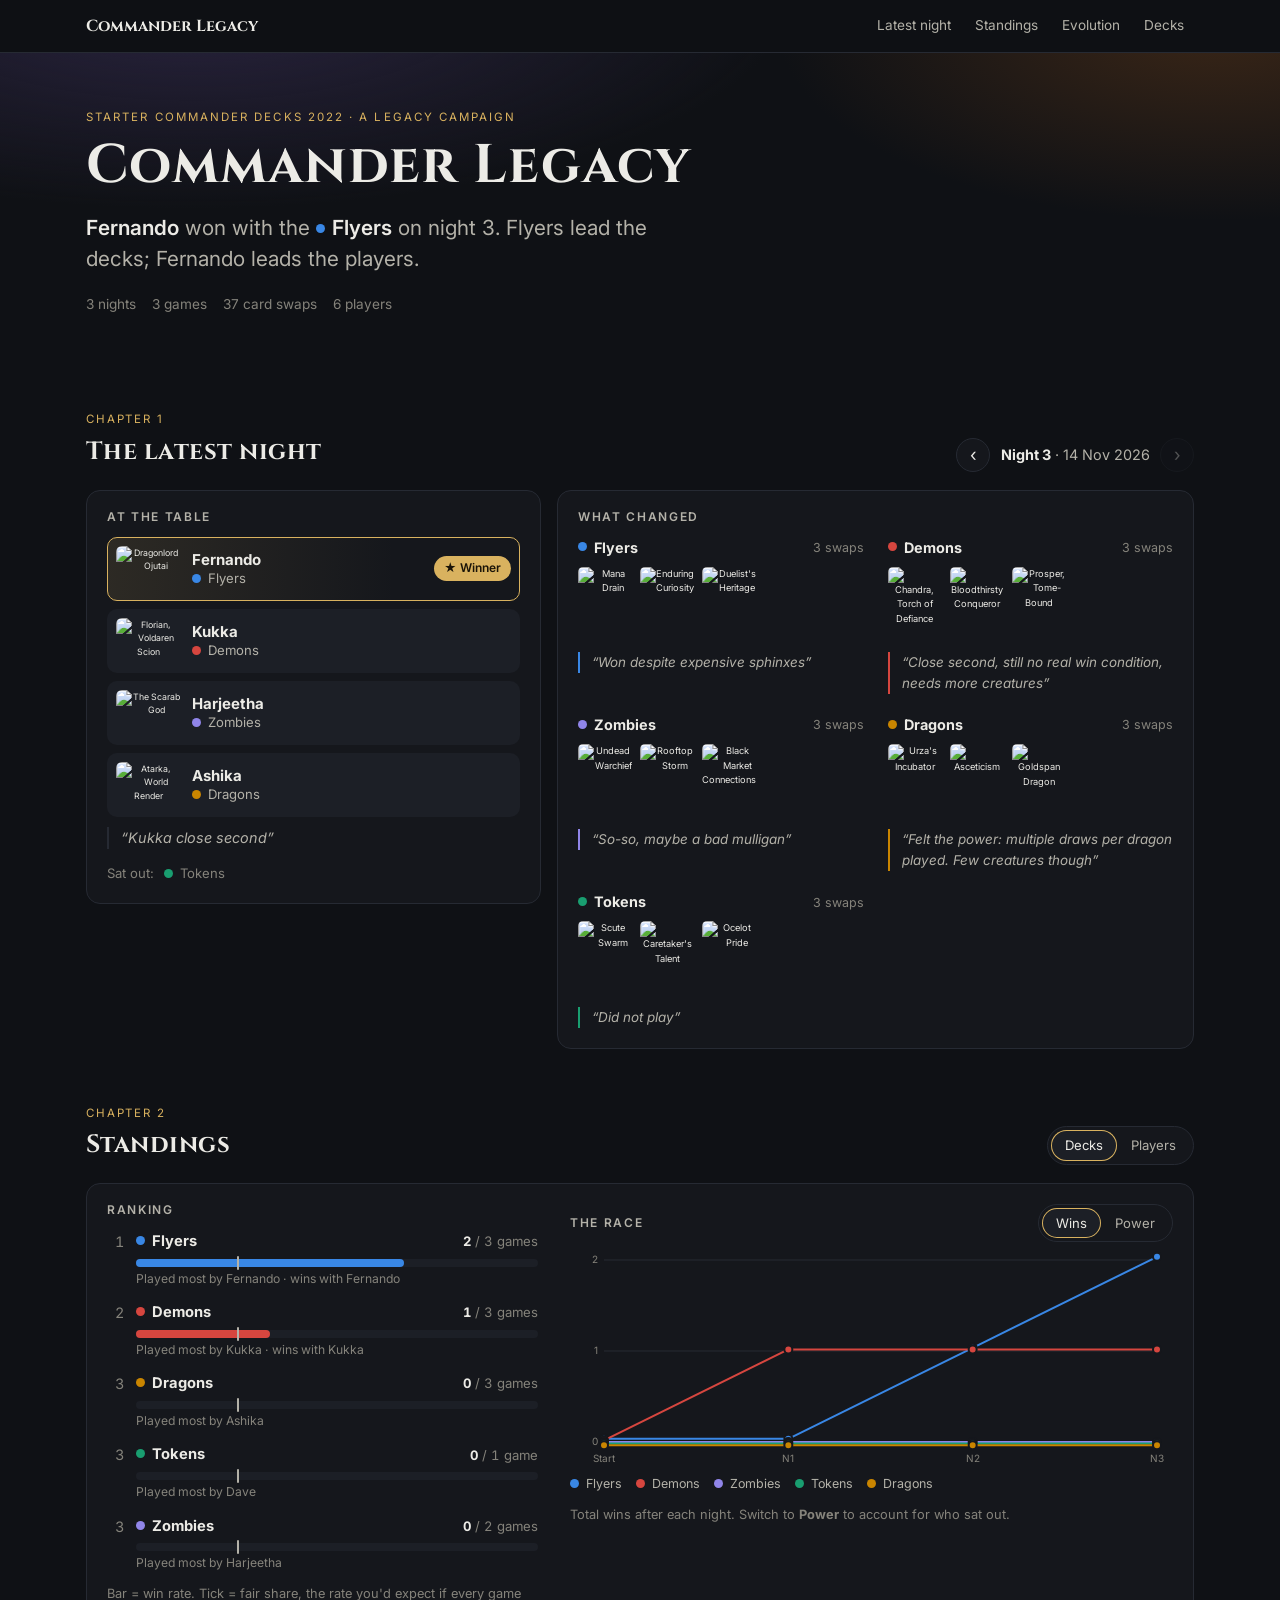
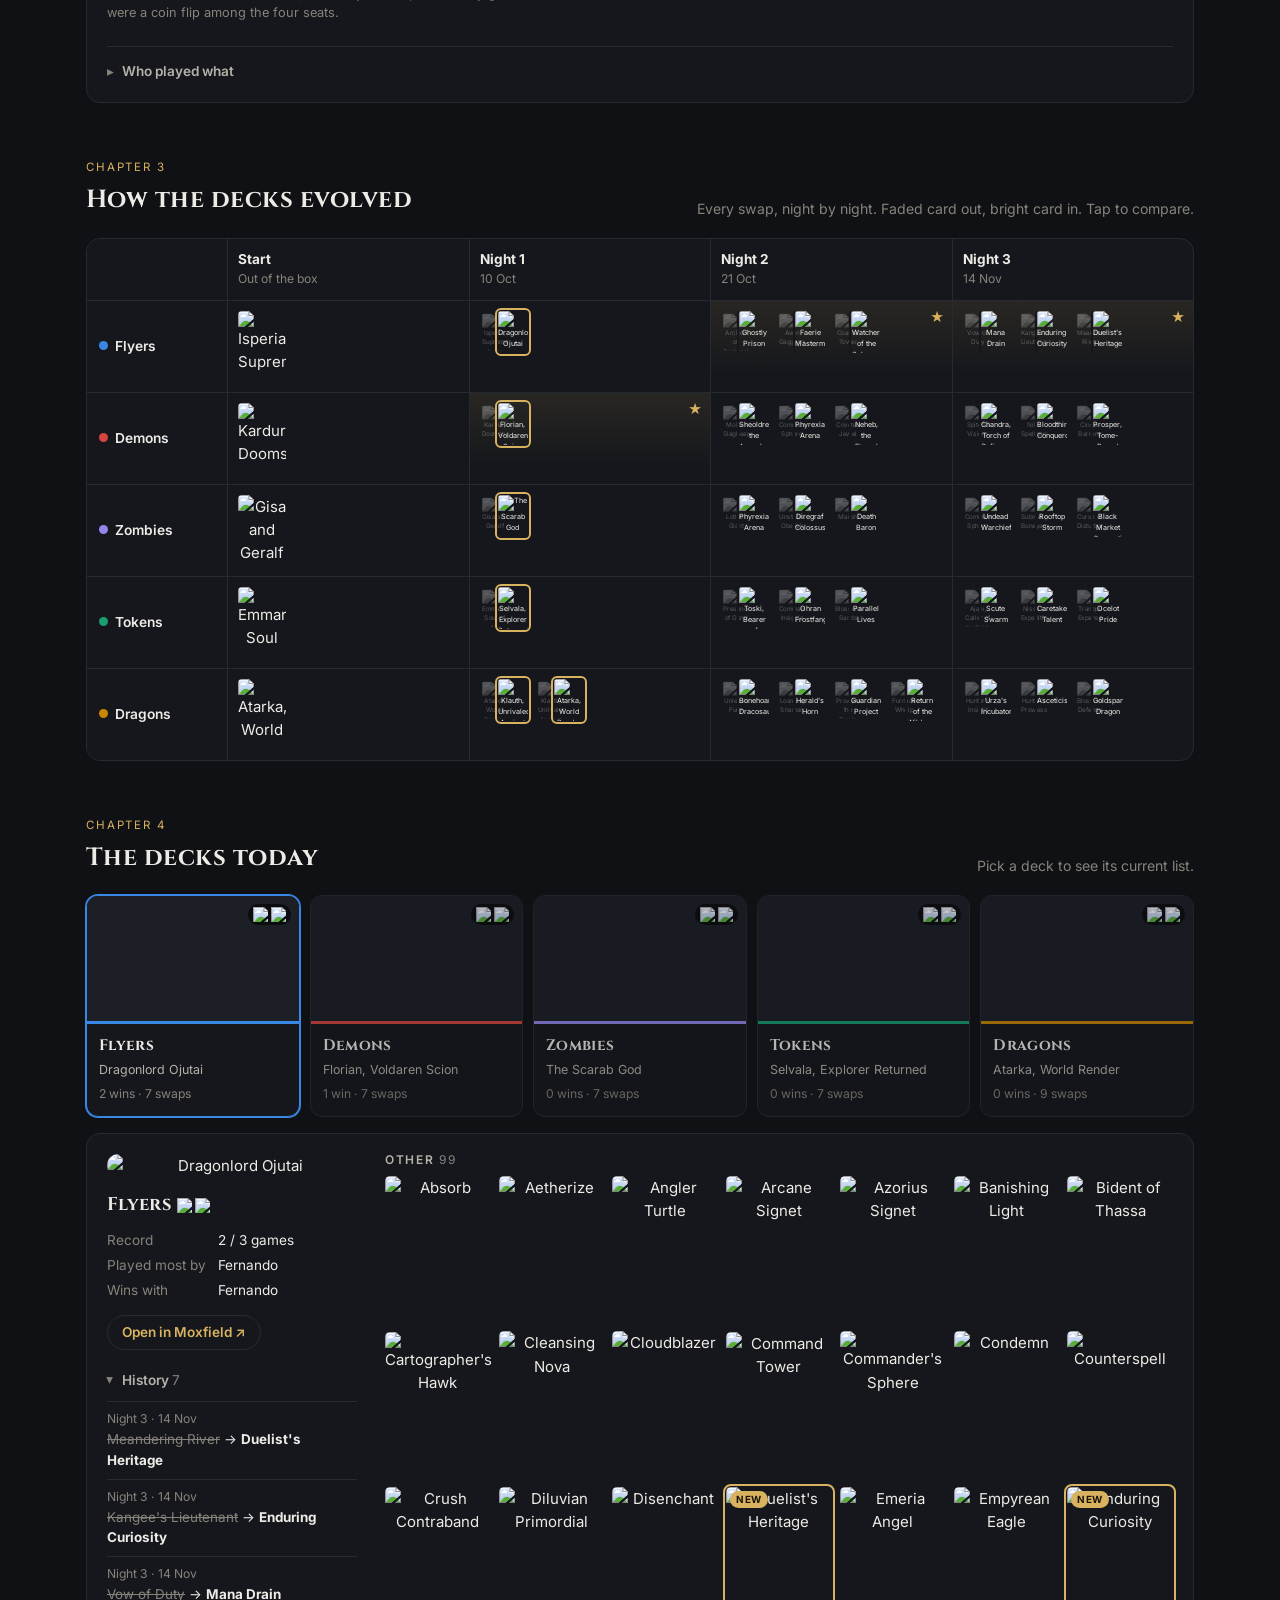
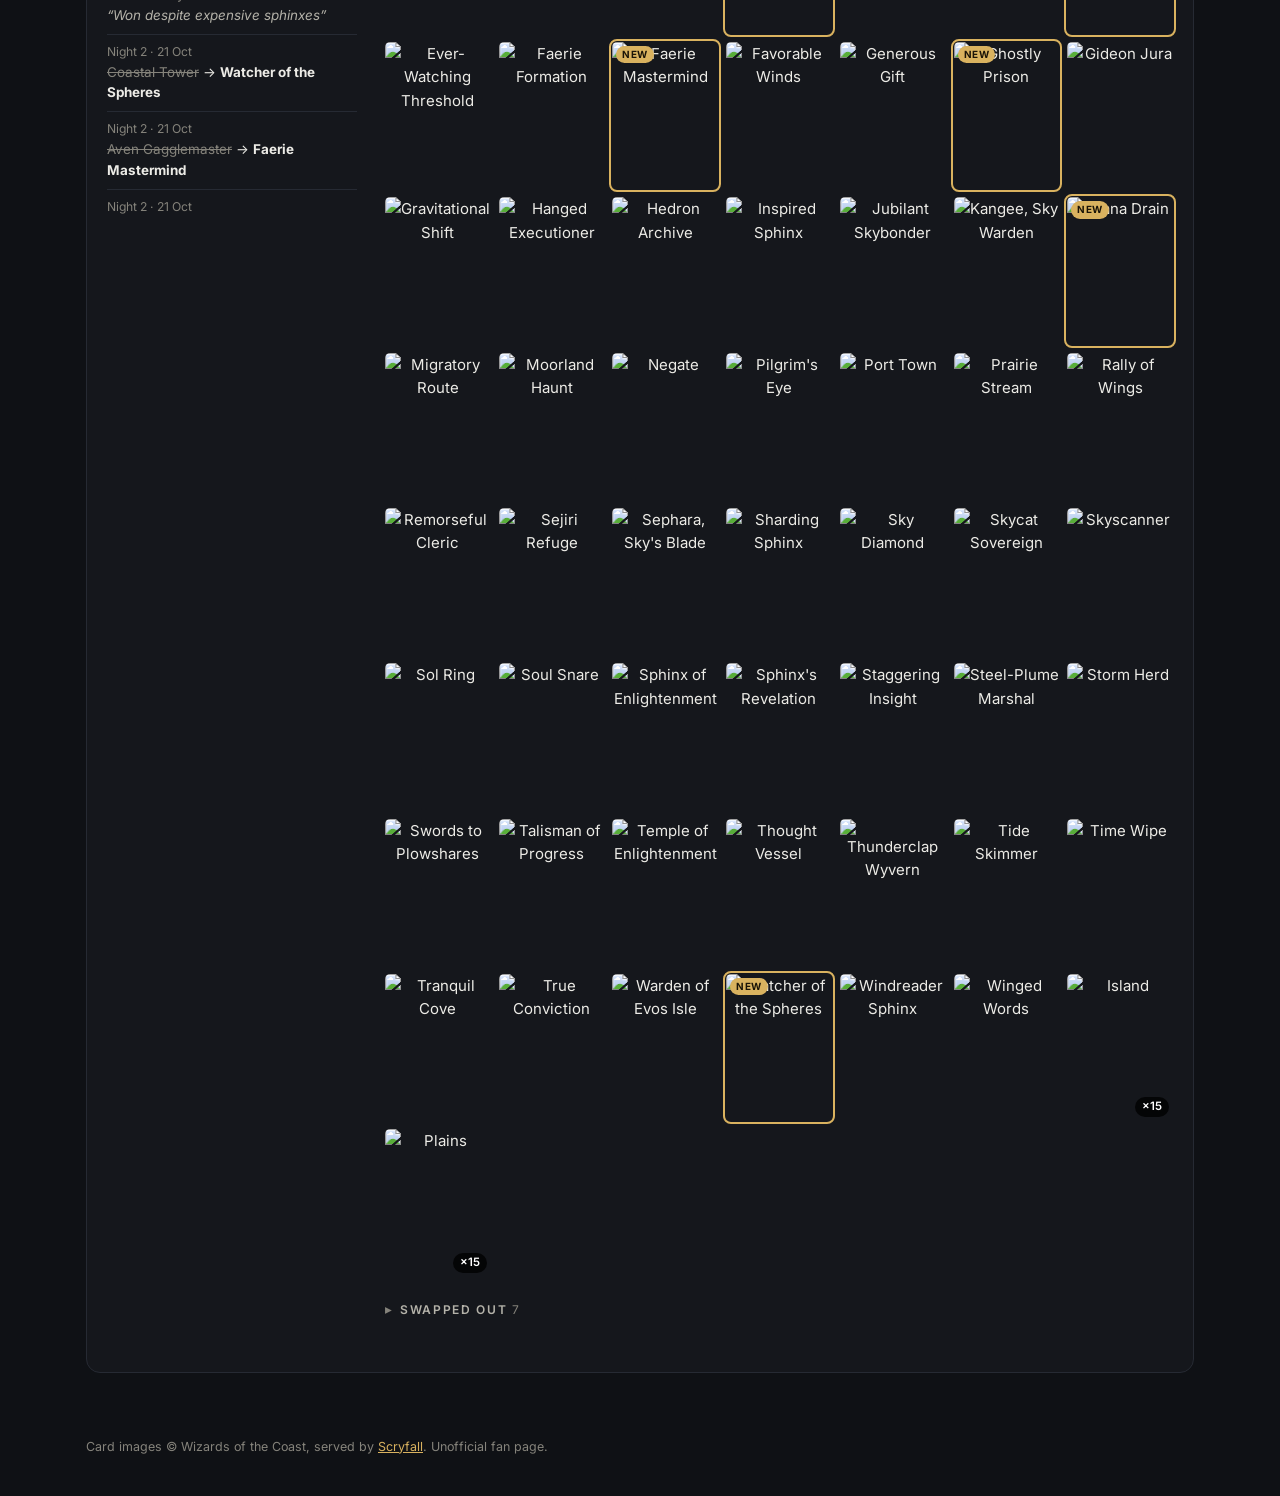
==== commit 0d9f4b57: "Log 2026-11-14: 15 swaps, Fernando wins again with Flyers Also fix headline grammar for plural deck " ====
--- a/index.html
+++ b/index.html
@@ -8,7 +8,7 @@
 <link rel="preconnect" href="https://fonts.googleapis.com">
 <link rel="preconnect" href="https://fonts.gstatic.com" crossorigin>
 <link href="https://fonts.googleapis.com/css2?family=Cinzel:wght@600;700&family=Inter:wght@400;500;600&display=swap" rel="stylesheet">
-<link rel="stylesheet" href="style.css">
+<link rel="stylesheet" href="style.css?v=202611142342">
 </head>
 <body>
 <nav class="topnav" aria-label="Sections">
@@ -87,6 +87,6 @@
 </div>
 <div class="tip" id="tip" hidden></div>
 
-<script src="app.js"></script>
+<script src="app.js?v=202611142342"></script>
 </body>
 </html>
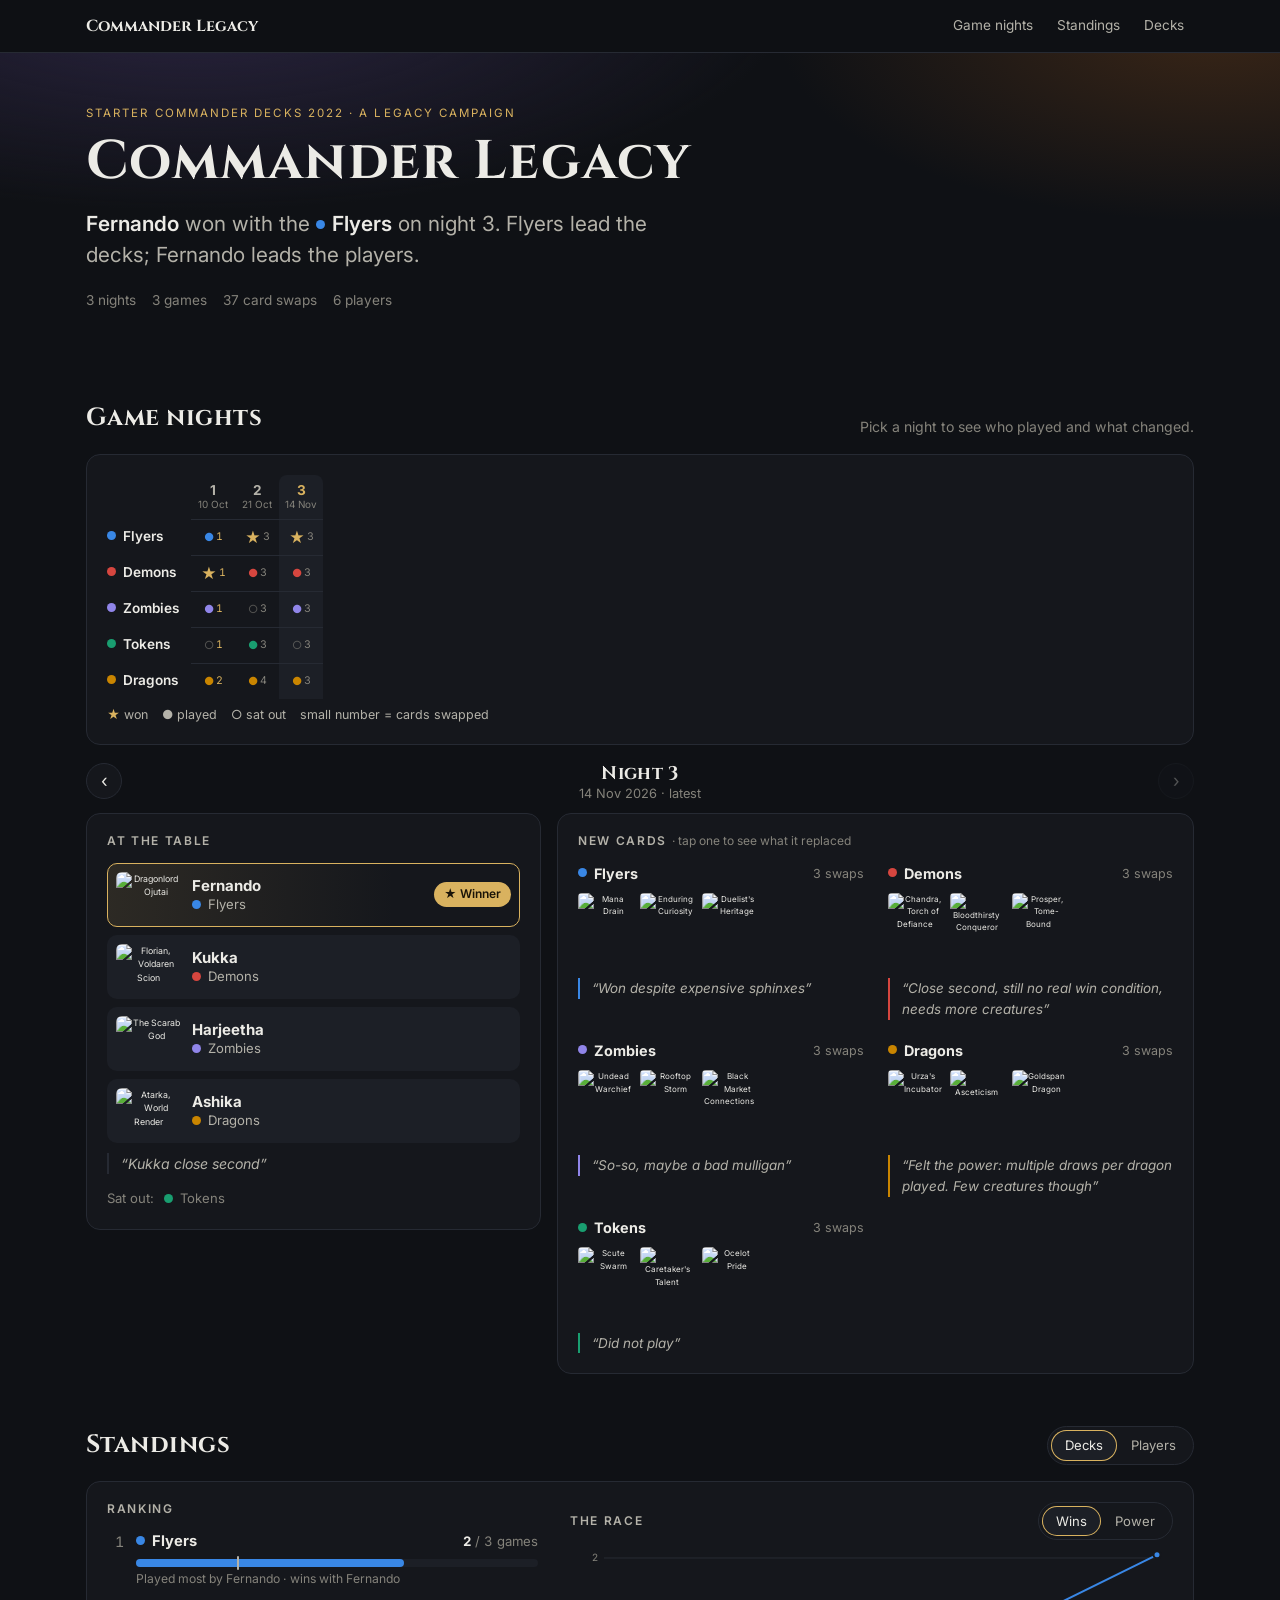
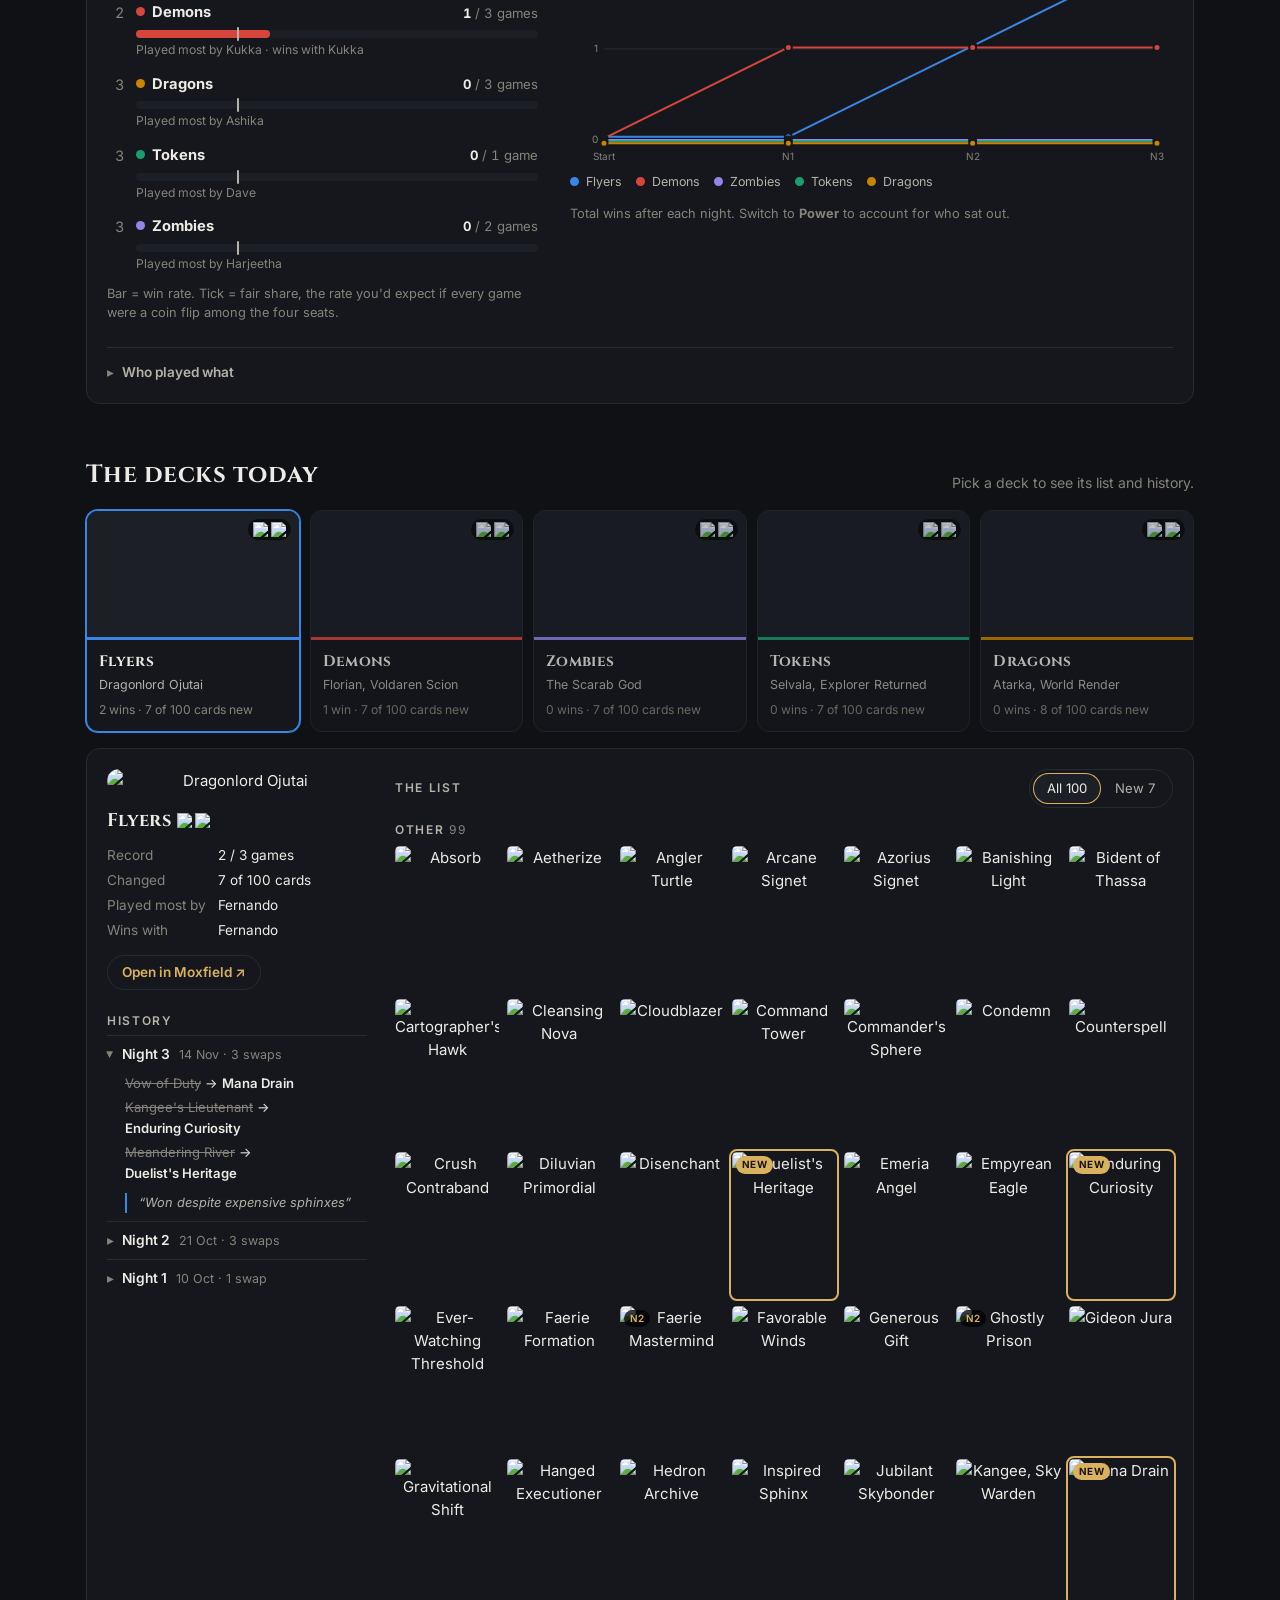
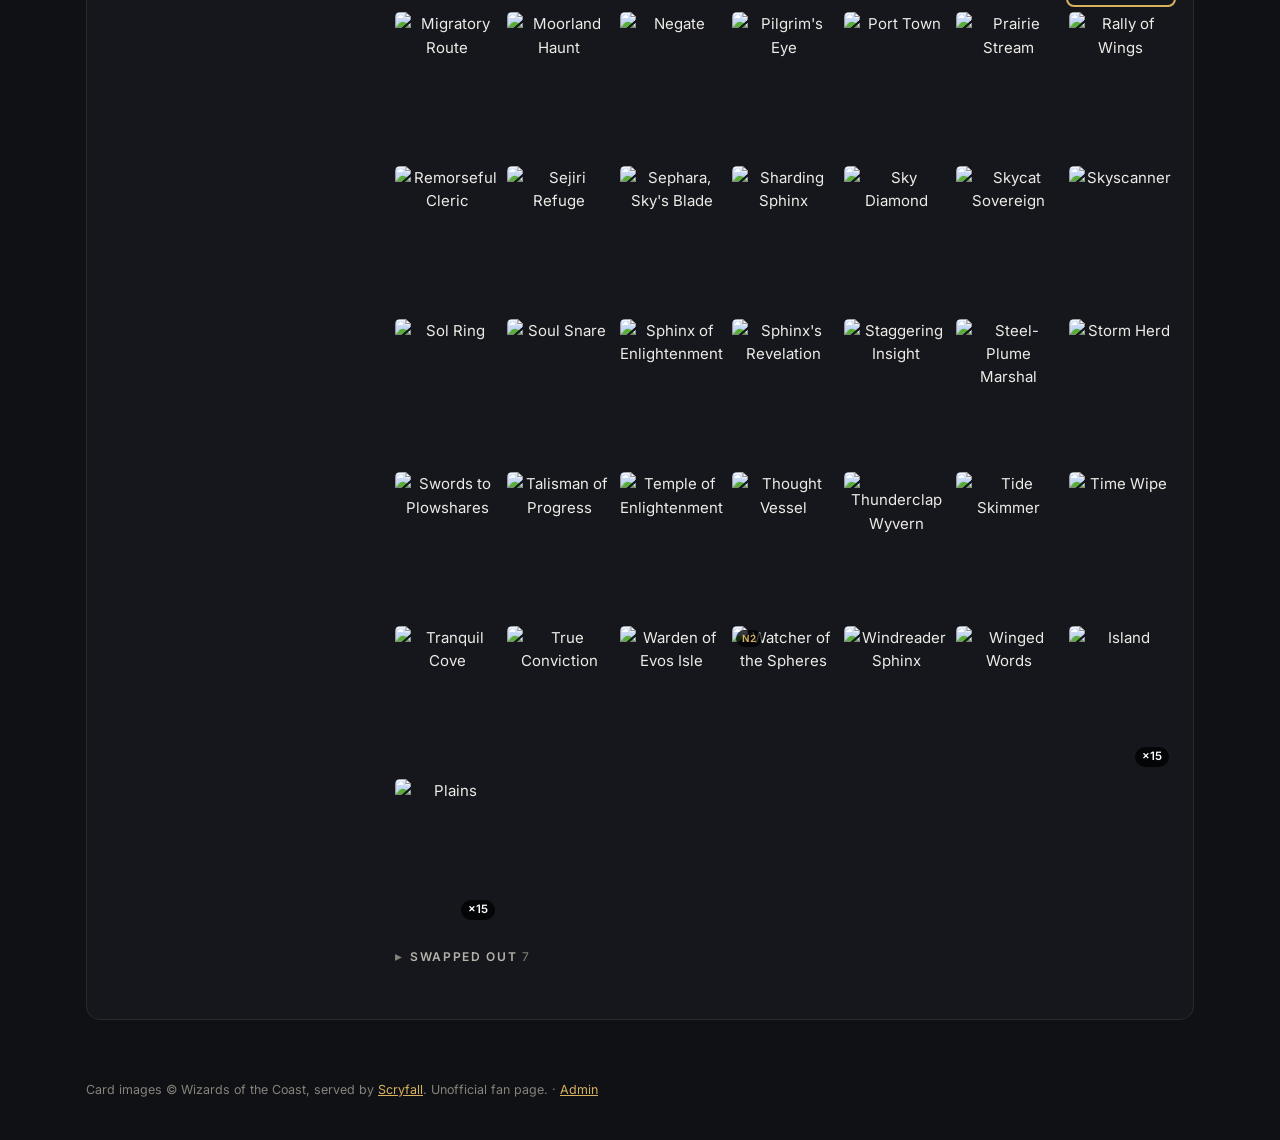
==== commit 6c5f8a99: "Admin page and main page redesign for long campaigns Admin (admin.html): enter a night (seats, winne" ====
--- a/index.html
+++ b/index.html
@@ -4,20 +4,20 @@
 <meta charset="utf-8">
 <meta name="viewport" content="width=device-width,initial-scale=1">
 <title>Commander Legacy</title>
-<meta name="description" content="Our five 2022 Starter Commander decks, upgraded one card at a time.">
+<meta name="description" content="Our five 2022 Starter Commander decks, upgraded a few cards at a time.">
 <link rel="preconnect" href="https://fonts.googleapis.com">
 <link rel="preconnect" href="https://fonts.gstatic.com" crossorigin>
 <link href="https://fonts.googleapis.com/css2?family=Cinzel:wght@600;700&family=Inter:wght@400;500;600&display=swap" rel="stylesheet">
-<link rel="stylesheet" href="style.css?v=202611142342">
+<link rel="stylesheet" href="style.css?v=202611152241">
 </head>
 <body>
 <nav class="topnav" aria-label="Sections">
   <div class="wrap nav-inner">
     <a class="brand" href="#top" id="nav-brand">Commander Legacy</a>
     <div class="nav-links">
-      <a href="#latest">Latest night</a>
+      <a href="#upnext" id="nav-upnext" hidden>Up next</a>
+      <a href="#nights">Game nights</a>
       <a href="#standings">Standings</a>
-      <a href="#evolution">Evolution</a>
       <a href="#decks">Decks</a>
     </div>
   </div>
@@ -33,40 +33,39 @@
 </header>
 
 <main class="wrap">
-  <!-- 1. what just happened -->
-  <section id="latest" aria-labelledby="latest-h">
+  <!-- what's coming: only shown while a menu for the next night exists -->
+  <section id="upnext" aria-labelledby="up-h" hidden>
     <div class="section-head">
-      <div><p class="kicker">Chapter 1</p><h2 id="latest-h">The latest night</h2></div>
-      <div class="night-nav" id="night-nav"></div>
+      <h2 id="up-h">Up next</h2>
+      <p class="hint">The options for the next night. Have a look, form an opinion, argue in the chat.</p>
     </div>
+    <div id="upnext-body"></div>
+  </section>
+
+  <!-- what happened -->
+  <section id="nights" aria-labelledby="nights-h">
+    <div class="section-head">
+      <h2 id="nights-h">Game nights</h2>
+      <p class="hint">Pick a night to see who played and what changed.</p>
+    </div>
+    <div class="card pad" id="campaign"></div>
     <div id="night"></div>
   </section>
 
-  <!-- 2. who's winning -->
+  <!-- who's winning -->
   <section id="standings" aria-labelledby="st-h">
     <div class="section-head">
-      <div><p class="kicker">Chapter 2</p><h2 id="st-h">Standings</h2></div>
+      <h2 id="st-h">Standings</h2>
       <div id="who-toggle"></div>
     </div>
     <div class="standings card" id="standings-body"></div>
   </section>
 
-  <!-- 3. how the decks changed -->
-  <section id="evolution" aria-labelledby="ev-h">
-    <div class="section-head">
-      <div><p class="kicker">Chapter 3</p><h2 id="ev-h">How the decks evolved</h2></div>
-      <p class="hint">Every swap, night by night. Faded card out, bright card in. Tap to compare.</p>
-    </div>
-    <div class="timeline-scroll card">
-      <div class="timeline" id="timeline"></div>
-    </div>
-  </section>
-
-  <!-- 4. explore -->
+  <!-- explore -->
   <section id="decks" aria-labelledby="deck-h">
     <div class="section-head">
-      <div><p class="kicker">Chapter 4</p><h2 id="deck-h">The decks today</h2></div>
-      <p class="hint">Pick a deck to see its current list.</p>
+      <h2 id="deck-h">The decks today</h2>
+      <p class="hint">Pick a deck to see its list and history.</p>
     </div>
     <div class="deck-strip" id="deck-strip" role="tablist"></div>
     <div id="deck-detail"></div>
@@ -76,7 +75,7 @@
 </main>
 
 <footer class="wrap foot">
-  Card images © Wizards of the Coast, served by <a href="https://scryfall.com">Scryfall</a>. Unofficial fan page.
+  Card images © Wizards of the Coast, served by <a href="https://scryfall.com">Scryfall</a>. Unofficial fan page. · <a href="admin.html">Admin</a>
 </footer>
 
 <div class="modal" id="modal" hidden>
@@ -87,6 +86,7 @@
 </div>
 <div class="tip" id="tip" hidden></div>
 
-<script src="app.js?v=202611142342"></script>
+<script src="core.js?v=202611152241"></script>
+<script src="app.js?v=202611152241"></script>
 </body>
 </html>
--- a/style.css
+++ b/style.css
@@ -2,10 +2,12 @@
   --bg:#0f1115; --surface:#15171c; --surface-2:#1c1f26; --line:#262a33;
   --text:#ecebe6; --text-2:#b4b2a9; --muted:#85837b; --gold:#d9b25f;
   --flight:#3987e5; --chaos:#d6463f; --grave:#9085e9; --tokens:#199e70; --dragons:#c98500;
+  --good:#4fb58a; --bad:#e8a0a0;
   --radius:14px;
   color-scheme:dark;
 }
 *{box-sizing:border-box}
+[hidden]{display:none !important}
 html{scroll-behavior:smooth;scroll-padding-top:64px}
 html,body{margin:0}
 body{background:var(--bg);color:var(--text);font:15px/1.55 Inter,system-ui,sans-serif;-webkit-font-smoothing:antialiased}
@@ -16,13 +18,16 @@
 .hint{color:var(--muted);margin:0;font-size:.88rem}
 .note{color:var(--muted);font-size:.8rem;margin:12px 0 0;line-height:1.5}
 .gold{color:var(--gold)}
+.soft{color:var(--muted);font-weight:400;text-transform:none;letter-spacing:0}
 .dot{display:inline-block;width:9px;height:9px;border-radius:50%;background:var(--c);margin-right:7px;flex:none;vertical-align:middle;position:relative;top:-1px}
 .card{background:var(--surface);border:1px solid var(--line);border-radius:var(--radius)}
 .pad{padding:20px}
-.card-h{font:600 .75rem/1 Inter,sans-serif;text-transform:uppercase;letter-spacing:.14em;color:var(--text-2);margin:0 0 14px}
+.card-h{font:600 .75rem/1.2 Inter,sans-serif;text-transform:uppercase;letter-spacing:.14em;color:var(--text-2);margin:0 0 14px}
 .mini-h{font-size:.78rem;color:var(--muted);margin:10px 0 6px}
 .empty{color:var(--muted);padding:28px;text-align:center}
-.quote{font-style:italic;color:var(--text-2);margin:10px 0 0;font-size:.9rem;padding-left:12px;border-left:2px solid var(--c, var(--line))}
+.quote{font-style:italic;color:var(--text-2);margin:10px 0 0;font-size:.88rem;padding-left:12px;border-left:2px solid var(--c, var(--line))}
+.link{background:none;border:0;padding:0;color:var(--gold);cursor:pointer;text-decoration:underline;text-underline-offset:2px;font-size:inherit;text-align:left}
+.pill{font-size:.78rem;font-weight:600;border:1px solid var(--line);border-radius:99px;padding:4px 12px;white-space:nowrap;color:var(--text-2)}
 
 /* nav */
 .topnav{position:sticky;top:0;z-index:30;background:rgba(15,17,21,.85);backdrop-filter:blur(10px);border-bottom:1px solid var(--line)}
@@ -31,36 +36,77 @@
 .nav-links{display:flex;gap:4px;overflow-x:auto;scrollbar-width:none;margin-left:auto}
 .nav-links a{color:var(--text-2);text-decoration:none;font-size:.85rem;padding:6px 10px;border-radius:99px;white-space:nowrap}
 .nav-links a:hover{color:var(--text);background:var(--surface-2)}
-@media (max-width:640px){.brand{display:none}.nav-links{margin:0 -6px}}
+@media (max-width:640px){body:not(.admin) .brand{display:none}.nav-links{margin:0 -6px}}
 
 /* hero */
-.hero{background:radial-gradient(1000px 360px at 15% -20%,#2a2440 0%,transparent 60%),radial-gradient(800px 360px at 95% -10%,#3a2617 0%,transparent 55%);padding:56px 0 40px}
+.hero{background:radial-gradient(1000px 360px at 15% -20%,#2a2440 0%,transparent 60%),radial-gradient(800px 360px at 95% -10%,#3a2617 0%,transparent 55%);padding:52px 0 36px}
 .eyebrow{text-transform:uppercase;letter-spacing:.18em;font-size:.72rem;color:var(--gold);margin:0 0 10px}
 h1{font-size:clamp(2.1rem,5.5vw,3.4rem);line-height:1.05}
 .headline{font-size:clamp(1.05rem,2.2vw,1.3rem);line-height:1.5;color:var(--text-2);max-width:44ch;margin:18px 0 0}
 .headline b{color:var(--text);font-weight:600}
-.facts{display:flex;flex-wrap:wrap;gap:6px 18px;margin:20px 0 0;color:var(--muted);font-size:.85rem}
-.facts span+span::before{content:"·";margin-right:18px;color:var(--line)}
+.facts{display:flex;flex-wrap:wrap;gap:4px 16px;margin:20px 0 0;color:var(--muted);font-size:.85rem}
 
 /* sections */
-section{margin:56px 0}
-.section-head{display:flex;flex-wrap:wrap;align-items:flex-end;justify-content:space-between;gap:12px 24px;margin-bottom:18px}
-.kicker{font-size:.72rem;text-transform:uppercase;letter-spacing:.16em;color:var(--gold);margin:0 0 4px}
+section{margin:52px 0}
+.section-head{display:flex;flex-wrap:wrap;align-items:flex-end;justify-content:space-between;gap:8px 24px;margin-bottom:16px}
 h2{font-size:1.55rem}
 
-/* toggles */
-.seg{display:inline-flex;background:var(--surface);border:1px solid var(--line);border-radius:99px;padding:3px}
-.seg button{background:none;border:0;color:var(--text-2);font-size:.82rem;padding:5px 14px;border-radius:99px;cursor:pointer}
+/* toggles + chips */
+.seg{display:inline-flex;background:var(--surface);border:1px solid var(--line);border-radius:99px;padding:3px;max-width:100%}
+.seg button{background:none;border:0;color:var(--text-2);font-size:.82rem;padding:5px 14px;border-radius:99px;cursor:pointer;white-space:nowrap}
 .seg button[aria-pressed=true]{background:var(--surface-2);color:var(--text);box-shadow:inset 0 0 0 1px var(--gold)}
-
-/* chapter 1: night */
-.night-nav{display:flex;align-items:center;gap:10px}
-.night-label{font-size:.9rem;color:var(--text-2);min-width:150px;text-align:center}
-.night-label b{color:var(--text)}
-.icon-btn{width:34px;height:34px;border-radius:50%;background:var(--surface);border:1px solid var(--line);cursor:pointer;font-size:1.1rem;line-height:1}
+.chips{display:flex;flex-wrap:wrap;gap:6px}
+.chip{background:var(--surface);border:1px solid var(--line);border-radius:99px;padding:6px 12px;font-size:.84rem;color:var(--text-2);cursor:pointer;text-align:left}
+.chip:hover{border-color:var(--text-2)}
+.chip.on{color:var(--text);border-color:var(--c, var(--gold));box-shadow:inset 0 0 0 1px var(--c, var(--gold));background:var(--surface-2)}
+
+/* up next */
+#upnext-body .chips{margin-bottom:12px}
+.menu-head{display:flex;align-items:flex-start;justify-content:space-between;gap:12px;margin-bottom:18px}
+.brief{margin:0;font-size:1.05rem;color:var(--text);font-style:italic;border-left:2px solid var(--c);padding-left:12px}
+.menu-cols{display:grid;grid-template-columns:repeat(2,minmax(0,1fr));gap:24px 32px}
+@media (max-width:760px){.menu-cols{grid-template-columns:1fr}}
+.opts{list-style:none;margin:0;padding:0;display:grid;gap:2px}
+.opt{display:flex;align-items:center;gap:12px;width:100%;background:none;border:0;padding:6px;border-radius:8px;cursor:pointer;text-align:left}
+.opt:hover{background:var(--surface-2)}
+.opt-img,.opt .ph{width:40px;aspect-ratio:488/680;border-radius:3px;flex:none;display:block;font-size:.4rem}
+.opt-txt{min-width:0;line-height:1.35}
+.opt-txt b{font-weight:600;font-size:.9rem}
+.opt-txt small{display:block;color:var(--muted);font-size:.8rem}
+.gc{font-size:.72rem;color:#f0a35c;white-space:nowrap}
+
+/* game nights: campaign map */
+.camp{display:flex}
+.camp-labels{flex:none;padding-right:12px}
+.camp-corner{height:44px}
+.camp-label{height:36px;display:flex;align-items:center;font-size:.85rem;font-weight:600;white-space:nowrap}
+.camp-scroll{overflow-x:auto;flex:1;min-width:0;scrollbar-width:thin}
+.camp-grid{display:grid;grid-template-rows:44px;grid-auto-rows:36px;width:max-content}
+.ch,.cc{background:none;border:0;padding:0;cursor:pointer;display:flex;align-items:center;justify-content:center}
+.ch{height:44px;grid-row:1;flex-direction:column;line-height:1.15;border-radius:8px 8px 0 0;color:var(--muted)}
+.ch b{font-size:.85rem;color:var(--text-2)}
+.ch span{font-size:.62rem;white-space:nowrap}
+.cc{gap:2px;font-size:.8rem;border-top:1px solid var(--line)}
+.cc .mk{color:var(--c);font-size:.7rem}
+.cc.won .mk{color:var(--gold);font-size:.95rem}
+.cc.out .mk{color:var(--muted);opacity:.55}
+.cc small{font-size:.66rem;color:var(--muted);font-variant-numeric:tabular-nums}
+.cc small.cmd{color:var(--gold)}
+.ch.sel,.cc.sel{background:var(--surface-2)}
+.ch.sel b{color:var(--gold)}
+.ch:hover b{color:var(--text)}
+.camp-legend{margin:12px 0 0;color:var(--muted)}
+#campaign{margin-bottom:16px}
+
+/* game nights: one night */
+.night-bar{display:flex;align-items:center;justify-content:space-between;gap:12px;margin:0 0 12px}
+.night-title{font:700 1.15rem Cinzel,serif;text-align:center}
+.night-title span{display:block;font:400 .8rem Inter,sans-serif;color:var(--muted);letter-spacing:0}
+.icon-btn{width:36px;height:36px;border-radius:50%;background:var(--surface);border:1px solid var(--line);cursor:pointer;font-size:1.1rem;line-height:1;flex:none}
+.icon-btn.sm{width:28px;height:28px;font-size:1rem}
 .icon-btn:hover:not(:disabled){border-color:var(--gold)}
 .icon-btn:disabled{opacity:.3;cursor:default}
-.night-grid{display:grid;grid-template-columns:minmax(0,5fr) minmax(0,7fr);gap:16px}
+.night-grid{display:grid;grid-template-columns:minmax(0,5fr) minmax(0,7fr);gap:16px;align-items:start}
 @media (max-width:860px){.night-grid{grid-template-columns:1fr}}
 .seats{list-style:none;margin:0;padding:0;display:grid;gap:8px}
 .seats li{display:flex;align-items:center;gap:12px;padding:8px;border-radius:10px;background:var(--surface-2);border:1px solid transparent}
@@ -72,17 +118,18 @@
 .crown{margin-left:auto;font-size:.75rem;font-weight:600;color:#1a1408;background:var(--gold);border-radius:99px;padding:3px 10px;white-space:nowrap}
 .sat-out{margin:14px 0 0;font-size:.82rem;color:var(--muted)}
 .sat-out .dot{margin-left:6px}
-.night-decks{display:grid;gap:18px}
+.night-decks{display:grid;grid-template-columns:repeat(2,minmax(0,1fr));gap:20px 24px}
+@media (max-width:560px){.night-decks{grid-template-columns:1fr}}
 .nd-head{display:flex;align-items:center;font-size:.9rem;margin-bottom:8px}
 .nd-head span{margin-left:auto;font-size:.78rem;color:var(--muted)}
 .nd-cards{display:flex;flex-wrap:wrap;gap:8px}
-.swap-in{position:relative;background:none;border:0;padding:0;cursor:pointer;width:72px}
-.swap-in img,.swap-in .ph{width:72px;aspect-ratio:488/680;border-radius:5px;display:block;font-size:.58rem}
+.swap-in{position:relative;background:none;border:0;padding:0;cursor:pointer;width:54px}
+.swap-in img,.swap-in .ph{width:54px;aspect-ratio:488/680;border-radius:4px;display:block;font-size:.5rem}
 .swap-in:hover img{outline:2px solid var(--c);outline-offset:1px}
-.swap-in .tag{position:absolute;left:3px;right:3px;bottom:3px;background:var(--gold);color:#1a1408;font-size:.58rem;font-weight:700;border-radius:4px;text-align:center;text-transform:uppercase;letter-spacing:.04em}
-.night-deck .quote{border-left-color:var(--c)}
-
-/* chapter 2: standings */
+.swap-in .tag{position:absolute;left:2px;right:2px;bottom:2px;background:var(--gold);color:#1a1408;font-size:.5rem;font-weight:700;border-radius:3px;text-align:center;text-transform:uppercase}
+.night-deck .quote{border-left-color:var(--c);font-size:.84rem}
+
+/* standings */
 .standings{padding:20px}
 .st-grid{display:grid;grid-template-columns:minmax(0,5fr) minmax(0,7fr);gap:32px}
 @media (max-width:860px){.st-grid{grid-template-columns:1fr;gap:28px}}
@@ -105,10 +152,11 @@
 #chart .tick{fill:var(--muted);font-size:10px;font-family:Inter,sans-serif}
 .legend{display:flex;flex-wrap:wrap;gap:4px 14px;font-size:.78rem;color:var(--text-2);margin-top:6px}
 .mx-wrap{margin-top:24px;border-top:1px solid var(--line);padding-top:14px}
-.mx-wrap summary,.hist summary,.gy summary{cursor:pointer;color:var(--text-2);font-size:.85rem;font-weight:600;list-style:none}
-.mx-wrap summary::before,.hist summary::before,.gy summary::before{content:"▸";display:inline-block;margin-right:8px;transition:transform .15s;color:var(--muted)}
+summary{cursor:pointer;list-style:none}
+summary::-webkit-details-marker{display:none}
+.mx-wrap summary,.gy summary,.paste summary{color:var(--text-2);font-size:.85rem;font-weight:600}
+.mx-wrap summary::before,.gy summary::before,.hnight summary::before,.paste summary::before{content:"▸";display:inline-block;margin-right:8px;transition:transform .15s;color:var(--muted)}
 details[open]>summary::before{transform:rotate(90deg)}
-summary::-webkit-details-marker{display:none}
 .mx-scroll{overflow-x:auto;margin-top:12px}
 .mx{border-collapse:collapse;font-size:.84rem;font-variant-numeric:tabular-nums}
 .mx th,.mx td{padding:8px 12px;border-bottom:1px solid var(--line);white-space:nowrap}
@@ -118,28 +166,7 @@
 .mx td.has{color:var(--text-2)}
 .mx td.won{color:var(--gold);font-weight:600}
 
-/* chapter 3: evolution */
-.timeline-scroll{overflow-x:auto}
-.timeline{display:grid;min-width:100%}
-.tl-corner,.tl-label{position:sticky;left:0;z-index:2;background:var(--surface)}
-.tl-colhead{padding:12px 10px;border-left:1px solid var(--line);white-space:nowrap;line-height:1.3}
-.tl-colhead b{display:block;font-size:.85rem}
-.tl-colhead span{font-size:.76rem;color:var(--muted)}
-.tl-label{padding:10px 12px;border-top:1px solid var(--line);display:flex;align-items:center;font-weight:600;font-size:.86rem;min-height:92px}
-.tl-cell{position:relative;border-top:1px solid var(--line);border-left:1px solid var(--line);padding:10px;display:flex;flex-wrap:wrap;align-content:flex-start;gap:8px;min-height:92px}
-.tl-won{background:linear-gradient(180deg,rgba(217,178,95,.10),transparent 80%)}
-.tl-star{position:absolute;top:6px;right:8px;color:var(--gold);font-size:.85rem}
-.swap{display:flex;align-items:center;background:none;border:0;padding:0;cursor:pointer}
-.swap img,.swap .ph{width:30px;aspect-ratio:488/680;border-radius:3px;display:block;font-size:.45rem}
-.swap .out{opacity:.3;filter:grayscale(1);margin-right:-12px;transform:scale(.88)}
-.swap .in{position:relative;box-shadow:-2px 0 0 var(--surface)}
-.swap:hover .in{outline:2px solid var(--text-2);outline-offset:1px}
-.swap.cmdswap .in{outline:2px solid var(--gold);outline-offset:1px}
-.tl-start{width:48px}
-.thumb{width:48px;aspect-ratio:488/680;border-radius:4px;display:block}
-@media (max-width:600px){.tl-label{padding:8px;font-size:.78rem}}
-
-/* chapter 4: decks */
+/* decks */
 .deck-strip{display:grid;grid-template-columns:repeat(5,minmax(0,1fr));gap:10px;margin-bottom:16px}
 @media (max-width:860px){.deck-strip{grid-template-columns:none;grid-auto-flow:column;grid-auto-columns:minmax(150px,1fr);overflow-x:auto;scroll-snap-type:x mandatory;padding-bottom:4px}}
 .deck-card{position:relative;background:var(--surface);border:1px solid var(--line);border-radius:12px;overflow:hidden;cursor:pointer;text-align:left;padding:0;transition:border-color .15s,opacity .15s;scroll-snap-align:start;opacity:.75}
@@ -153,8 +180,7 @@
 .deck-card .meta{color:var(--muted);font-size:.76rem;margin:0}
 .pips{display:inline-flex;gap:3px;vertical-align:middle}
 .pips img{width:15px;height:15px}
-.detail{display:grid;grid-template-columns:250px minmax(0,1fr);gap:28px}
-@media (max-width:760px){.detail{grid-template-columns:1fr}.side{max-width:340px}}
+.detail{display:grid;grid-template-columns:260px minmax(0,1fr);gap:28px}
 .side .c{width:100%}
 .side img.cmdimg,.side .ph.cmdimg{width:100%;border-radius:12px;display:block}
 .side h3{margin:14px 0 10px;font-size:1.15rem}
@@ -163,31 +189,44 @@
 .kv dd{margin:0}
 .mox{display:inline-block;font-size:.85rem;font-weight:600;text-decoration:none;border:1px solid var(--line);border-radius:99px;padding:6px 14px}
 .mox:hover{border-color:var(--gold)}
-.hist{margin-top:20px}
-.hist summary span,.group h4 span{color:var(--muted);font-weight:400}
-.log{list-style:none;margin:10px 0 0;padding:0;font-size:.84rem;max-height:420px;overflow:auto}
-.log li{padding:8px 0;border-top:1px solid var(--line)}
-.log .d{color:var(--muted);display:block;font-size:.76rem}
+.hist-h{margin:24px 0 6px}
+.hnight{border-top:1px solid var(--line);padding:8px 0}
+.hnight summary{font-size:.86rem;font-weight:600}
+.hnight summary span{color:var(--muted);font-weight:400;font-size:.78rem;margin-left:6px}
+.log{list-style:none;margin:8px 0 0;padding:0 0 0 18px;font-size:.82rem;display:grid;gap:4px}
 .log .o{color:var(--muted);text-decoration:line-through}
-.log .n{color:var(--text-2);display:block;font-style:italic}
+.log .link{color:var(--text);font-weight:600;text-decoration:none}
+.log .link:hover{text-decoration:underline}
+.hnight .quote{margin-left:18px;font-size:.8rem;border-left-color:var(--c)}
+.list-head{display:flex;align-items:center;justify-content:space-between;gap:12px;margin-bottom:16px}
+.list-head .card-h{margin:0}
 .group{margin-bottom:22px}
 .group h4{font:600 .75rem/1 Inter,sans-serif;text-transform:uppercase;letter-spacing:.14em;color:var(--text-2);margin:0 0 10px;display:inline}
 .group>h4{display:block}
+.group h4 span{color:var(--muted);font-weight:400}
 .gy summary{margin-bottom:10px}
 .grid{display:grid;grid-template-columns:repeat(auto-fill,minmax(92px,1fr));gap:8px}
 .c{position:relative;background:none;border:0;padding:0;cursor:pointer;display:block}
 .grid .c img,.grid .c .ph{width:100%;aspect-ratio:488/680;border-radius:5px;display:block}
 .c .qty{position:absolute;right:4px;bottom:4px;background:rgba(0,0,0,.8);color:#fff;font-size:.72rem;font-weight:600;border-radius:99px;padding:1px 7px}
 .c .new{position:absolute;left:4px;top:4px;background:var(--gold);color:#1a1408;font-size:.62rem;font-weight:700;border-radius:99px;padding:1px 6px;text-transform:uppercase;letter-spacing:.05em}
+.c .added{position:absolute;left:4px;top:4px;background:rgba(0,0,0,.75);color:var(--gold);font-size:.62rem;font-weight:600;border-radius:99px;padding:1px 6px}
 .c.is-new img{outline:2px solid var(--gold);outline-offset:1px}
 .gy .c img{filter:grayscale(1);opacity:.45}
+@media (max-width:760px){
+  .detail{grid-template-columns:1fr}
+  .side{display:grid;grid-template-columns:120px minmax(0,1fr);gap:0 16px}
+  .side>.c{grid-row:span 3}
+  .side h3{margin-top:0}
+  .side .mox{justify-self:start;align-self:start}
+  .side .hist-h,.side .hnight,.side>.hint{grid-column:1/-1}
+}
 
 /* placeholders before Scryfall answers */
 .ph{display:flex;align-items:center;justify-content:center;text-align:center;background:var(--surface-2);color:var(--text-2);overflow:hidden;font-size:.6rem;line-height:1.15;padding:3px}
 
 /* modal + tooltip */
 .modal{position:fixed;inset:0;background:rgba(5,6,8,.85);display:flex;align-items:center;justify-content:center;padding:16px;z-index:50}
-.modal[hidden]{display:none}
 .modal-inner{position:relative;max-width:min(760px,100%);max-height:100%;overflow:auto}
 .modal .close{position:absolute;top:-4px;right:0;background:none;border:0;color:#fff;font-size:2rem;cursor:pointer;line-height:1}
 .mcards{display:flex;flex-wrap:wrap;gap:16px;justify-content:center;align-items:center;padding-top:28px}
@@ -199,21 +238,70 @@
 .tip{position:fixed;z-index:40;pointer-events:none;background:#0b0c0f;border:1px solid var(--line);border-radius:8px;padding:8px 10px;font-size:.8rem;min-width:160px;box-shadow:0 6px 24px rgba(0,0,0,.5)}
 .tip .r{display:flex;justify-content:space-between;gap:12px;font-variant-numeric:tabular-nums}
 .tip b{display:block;margin-bottom:4px}
-.warn{color:#e8a0a0;font-size:.85rem;background:#2a1517;border:1px solid #4a2326;border-radius:8px;padding:10px 12px}
+.warn{color:var(--bad);font-size:.85rem;background:#2a1517;border:1px solid #4a2326;border-radius:8px;padding:10px 12px}
+.done{color:#bfe8d4;font-size:.88rem;background:#12261e;border:1px solid #1f4a39;border-radius:8px;padding:10px 12px}
 .foot{color:var(--muted);font-size:.78rem;padding:8px 16px 40px}
-/* chapter 1 tightening */
-.night-grid{align-items:start}
-.night-decks{grid-template-columns:repeat(2,minmax(0,1fr));gap:20px 24px}
-@media (max-width:560px){.night-decks{grid-template-columns:1fr}}
-.swap-in{width:54px}
-.swap-in img,.swap-in .ph{width:54px}
-.night-deck .quote{font-size:.84rem}
-.facts span+span::before{content:none}
-.facts{gap:4px 16px}
-@media (max-width:760px){
-  .side{display:grid;grid-template-columns:120px minmax(0,1fr);gap:0 16px;max-width:none}
-  .side>.c{grid-row:span 3}
-  .side h3{margin-top:0}
-  .side .hist{grid-column:1/-1}
-  .side .mox{justify-self:start;align-self:start}
+
+/* ---------- admin page ---------- */
+.adm{max-width:720px;padding-bottom:60px}
+.adm-title{font-size:1.8rem;margin:28px 0 14px}
+.adm-h{font-size:1.15rem;margin:28px 0 12px}
+.adm .card{margin-bottom:12px}
+.adm-tabs{margin:16px 0}
+.adm-tabs .seg{display:flex}
+.adm-tabs .seg button{flex:1;padding:8px 10px}
+.nav-status{margin-left:auto;font-size:.8rem}
+.nav-status .ok{color:var(--good)}
+.nav-status .off{color:var(--muted)}
+.conn-line{font-size:.85rem;color:var(--text-2);margin:0}
+.steps{margin:0 0 14px;padding-left:20px;font-size:.88rem;color:var(--text-2);display:grid;gap:4px}
+.adm input:not([type=radio]):not([type=checkbox]),.adm textarea{background:var(--surface-2);border:1px solid var(--line);border-radius:8px;color:var(--text);font:inherit;font-size:16px;padding:9px 11px;min-width:0}
+.adm input:focus,.adm textarea:focus{outline:2px solid var(--gold);outline-offset:1px;border-color:transparent}
+.adm textarea{width:100%;font:13px/1.4 ui-monospace,Menlo,monospace;resize:vertical}
+.adm .wide{width:100%;margin-top:12px}
+.adder{display:flex;gap:8px;align-items:center;margin-top:8px}
+.adder input{flex:1}
+.btn{border:1px solid var(--line);background:var(--surface-2);border-radius:8px;padding:9px 14px;cursor:pointer;font-weight:600;font-size:.88rem;white-space:nowrap}
+.btn:hover:not(:disabled){border-color:var(--gold)}
+.btn:disabled{opacity:.45;cursor:default}
+.btn.primary{background:var(--gold);border-color:var(--gold);color:#1a1408;font-size:1rem;padding:13px}
+.btn.ghost{background:none}
+.btn.block{display:block;width:100%}
+.sw-head{display:flex;align-items:center;gap:8px;margin-bottom:10px}
+.sw-head .card-h{margin:0}
+.sw-head .count,.sw-head>.link,.sw-head>.btn{margin-left:auto}
+.sw-head .count+.btn{margin-left:8px}
+.count{font-size:.78rem;color:var(--muted)}
+.count.good{color:var(--good)}
+.count.bad{color:var(--bad)}
+.lbl{font:600 .7rem/1 Inter,sans-serif;text-transform:uppercase;letter-spacing:.14em;color:var(--muted);margin:14px 0 8px}
+.swapcard{border-left:3px solid var(--c)}
+.seatgrid{display:grid;gap:8px}
+.seatrow{display:grid;grid-template-columns:104px minmax(0,1fr) auto;gap:10px;align-items:center}
+.seat-deck{font-size:.88rem;font-weight:600;white-space:nowrap}
+.winner{font-size:.82rem;color:var(--text-2);display:flex;align-items:center;gap:5px;white-space:nowrap;cursor:pointer}
+.winner input,.check input{accent-color:var(--gold);width:18px;height:18px}
+.pairs{list-style:none;margin:12px 0 0;padding:0;font-size:.86rem;display:grid;gap:4px}
+.pairs .o{color:var(--muted);text-decoration:line-through}
+.flag{font-size:.72rem;border-radius:99px;padding:1px 7px;white-space:nowrap;border:1px solid var(--line);color:var(--text-2)}
+.flag-gc{color:#f0a35c;border-color:#5a3a1e}
+.flag-banned,.flag-offcolor,.flag-dup,.flag-unknown{color:var(--bad);border-color:#4a2326}
+.issues{margin:0 0 12px;padding-left:20px;font-size:.85rem;color:var(--text-2)}
+.issues.bad{color:var(--bad)}
+.check{display:flex;align-items:center;gap:8px;font-size:.88rem;margin-bottom:12px;cursor:pointer}
+.savebox .link{display:block;margin:14px auto 0;color:var(--muted);font-size:.82rem}
+.savebox .hint{text-align:center;margin-top:8px}
+.deckpick{margin:12px 0}
+.inline{display:flex;align-items:center;gap:10px;font-size:.88rem;color:var(--text-2);margin-top:12px}
+.inline input{width:72px}
+.mlist{list-style:none;margin:0;padding:0;display:grid;gap:8px}
+.mrow{display:grid;grid-template-columns:minmax(0,1fr) minmax(0,1fr) auto;gap:8px;align-items:center}
+.mname{font-size:.88rem;font-weight:600;min-width:0}
+.mname .flag{font-weight:400;margin-left:4px}
+.paste{margin-top:12px}
+.paste textarea{margin:8px 0}
+@media (max-width:560px){
+  .mrow{grid-template-columns:minmax(0,1fr) auto}
+  .mrow input{grid-column:1/-1;grid-row:2}
+  .seatrow{grid-template-columns:88px minmax(0,1fr) auto}
 }
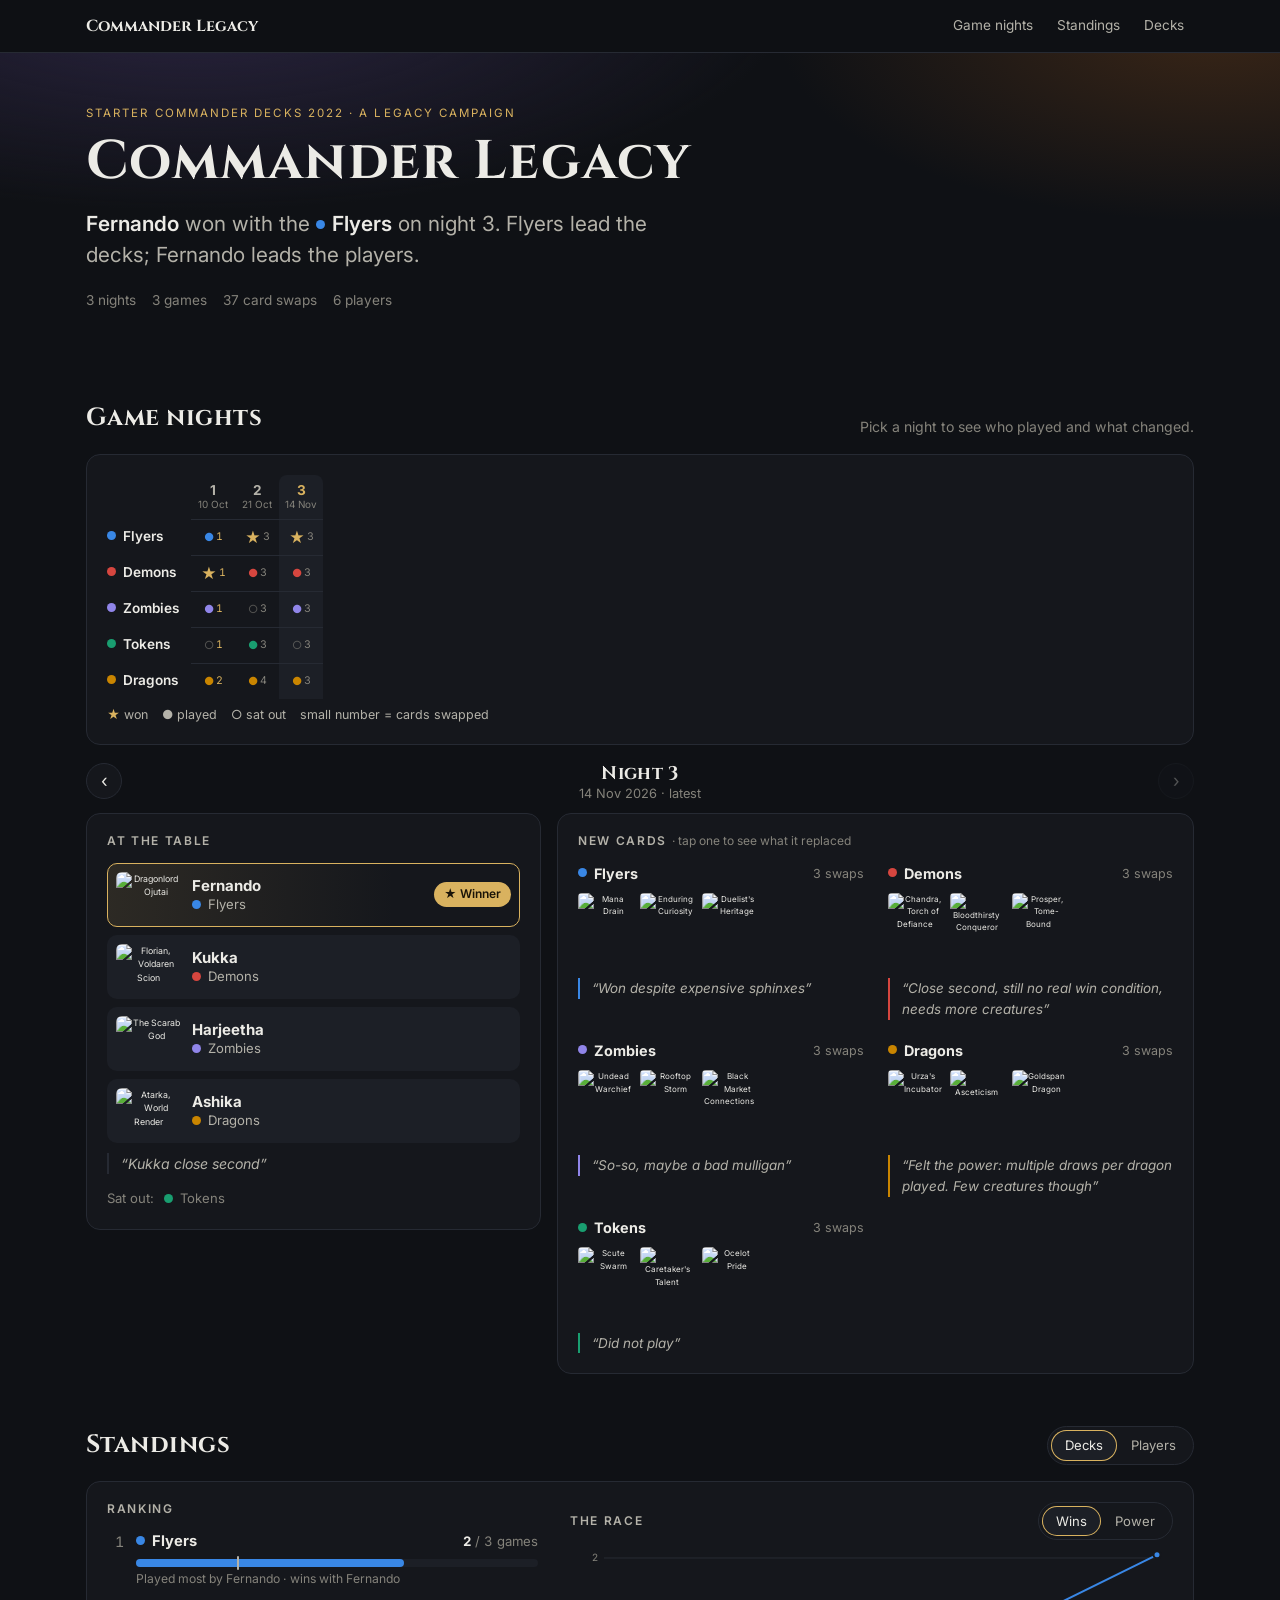
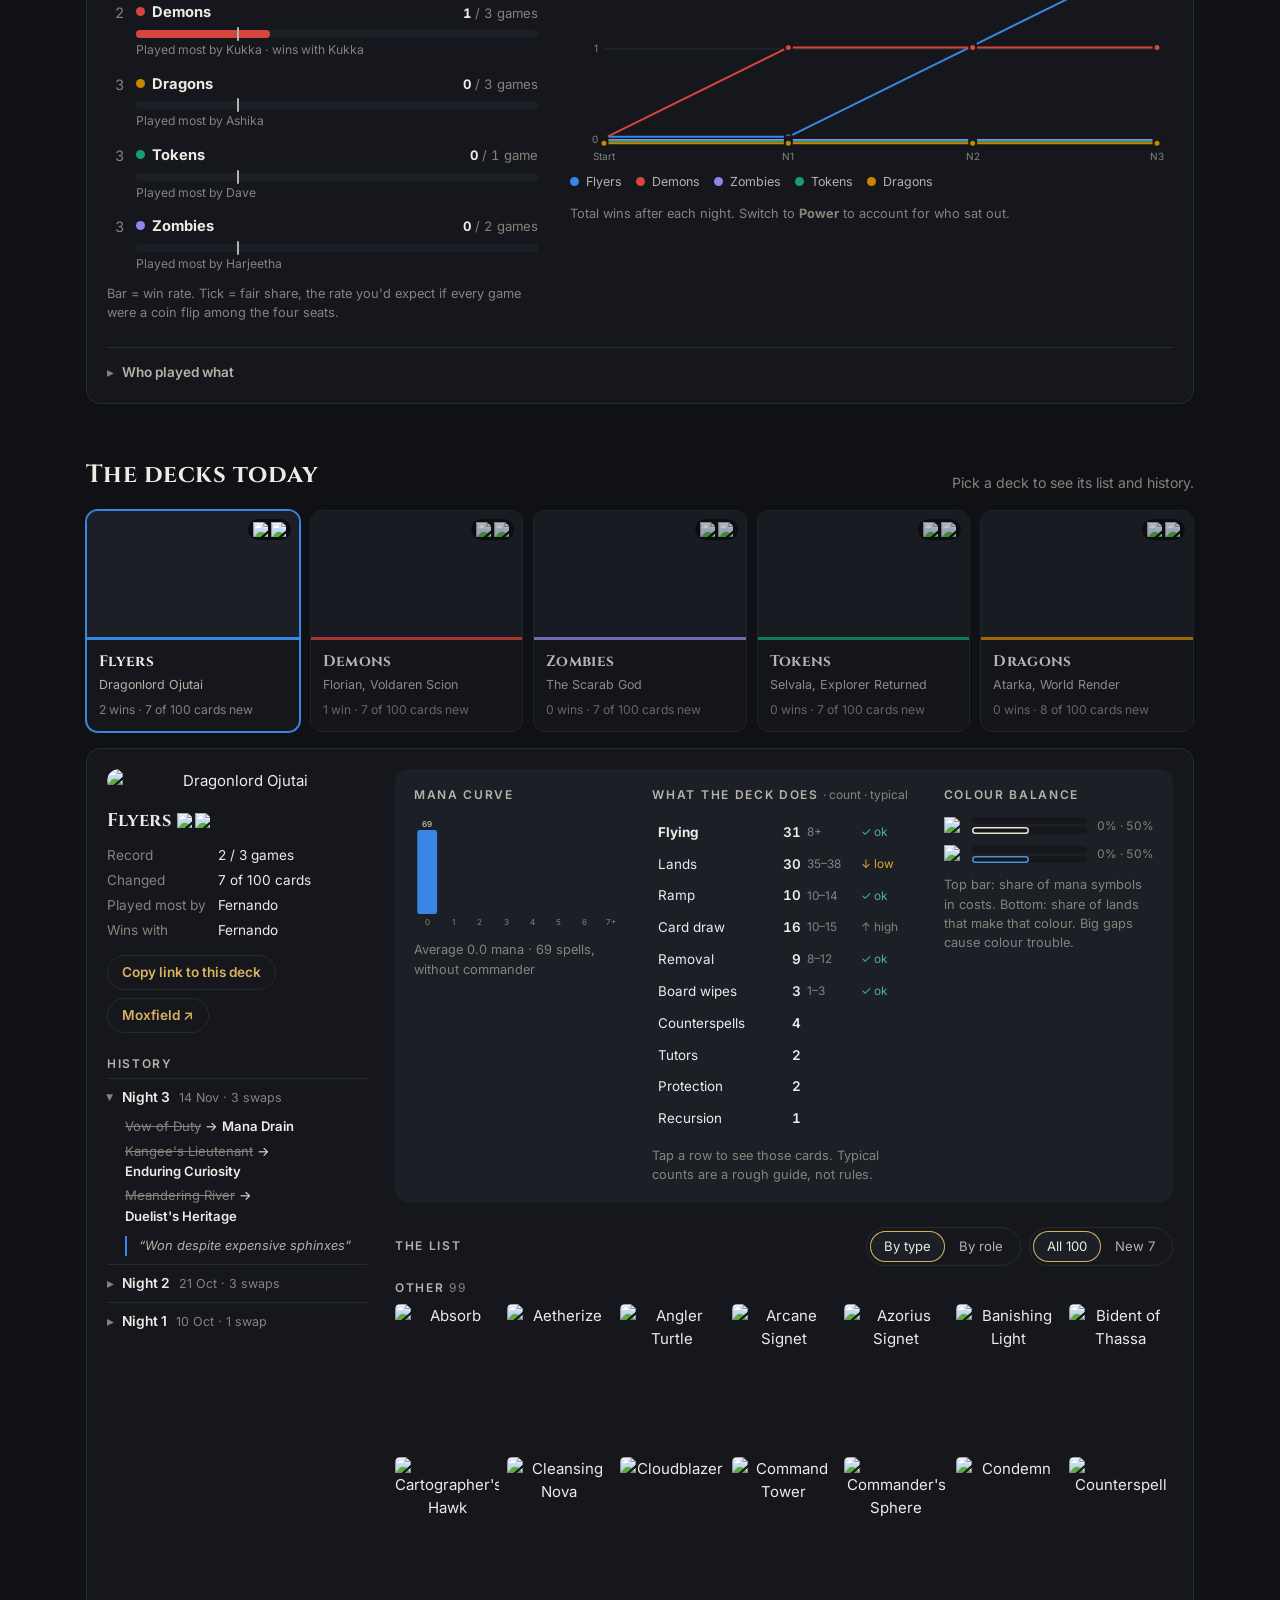
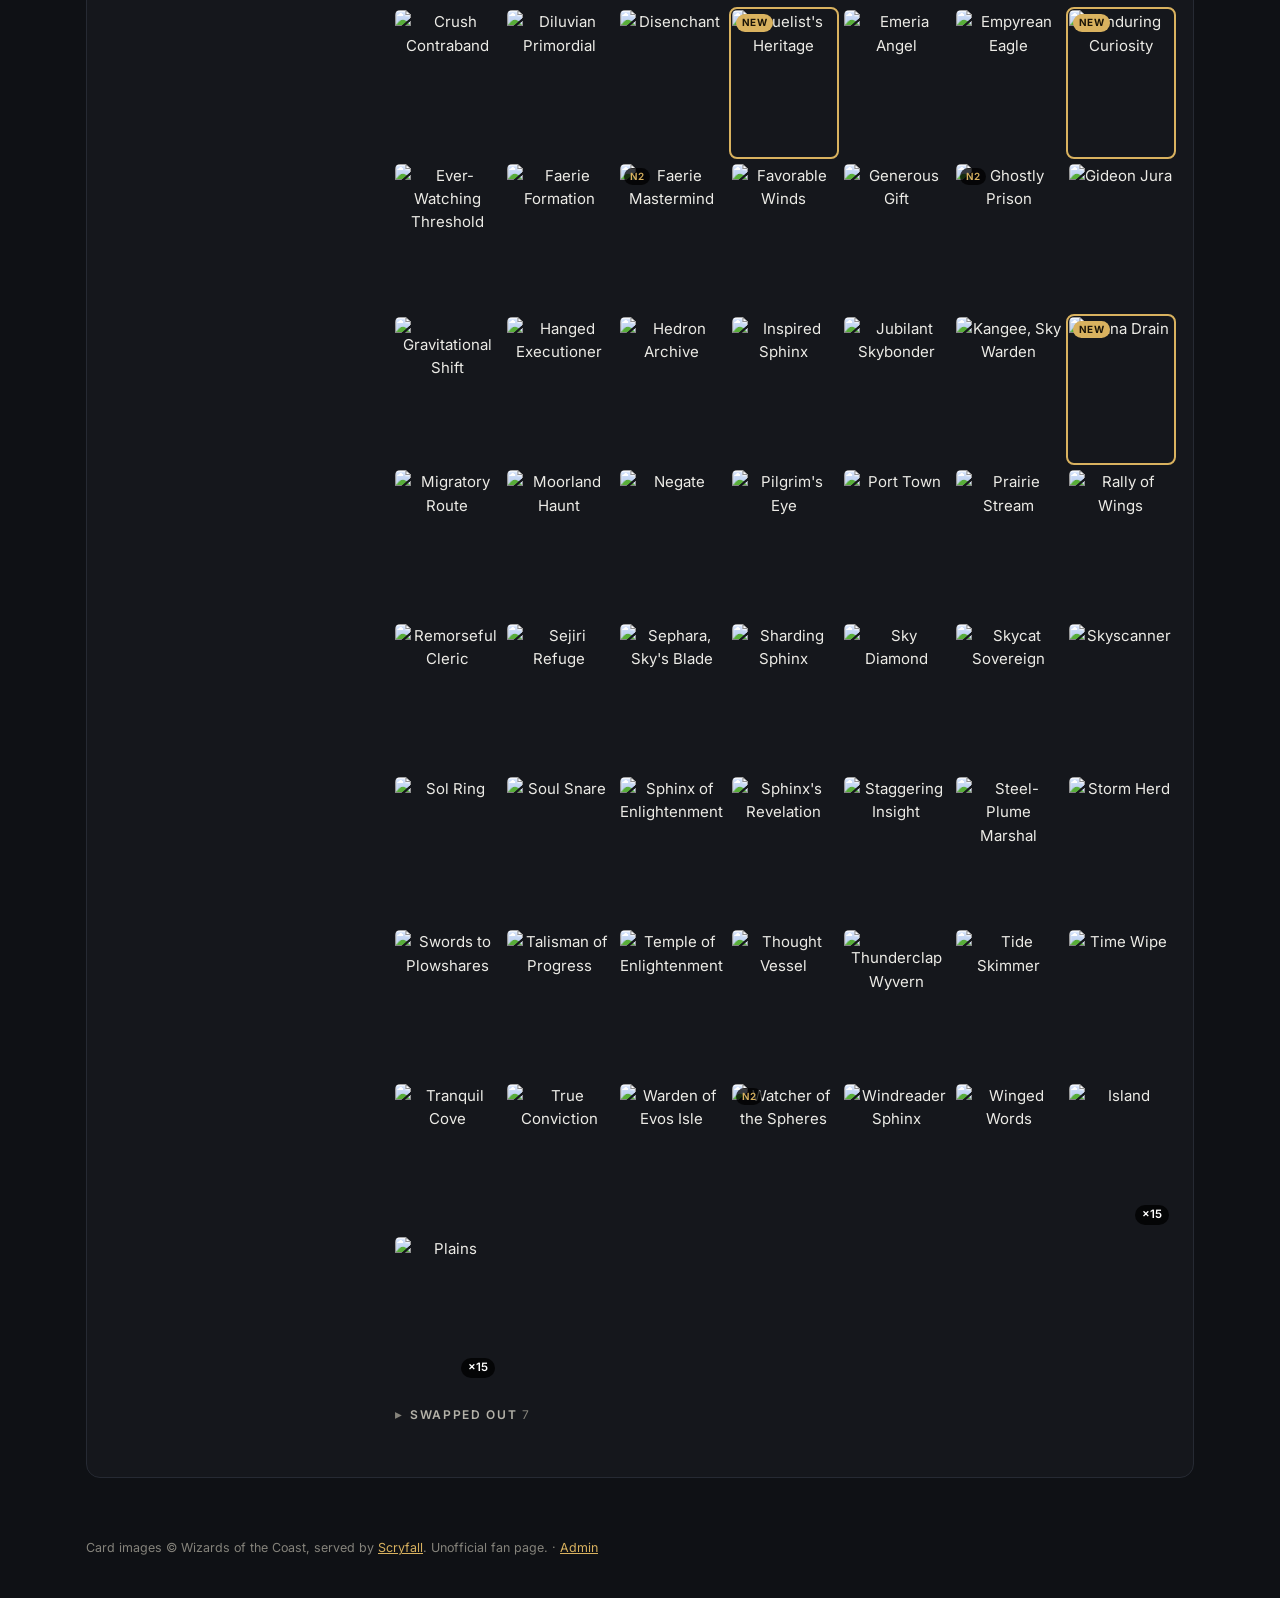
==== commit ce62777e: "Deck health, role tags and direct deck links - data/tags.csv: role + theme tags for all 367 cards, g" ====
--- a/index.html
+++ b/index.html
@@ -8,7 +8,7 @@
 <link rel="preconnect" href="https://fonts.googleapis.com">
 <link rel="preconnect" href="https://fonts.gstatic.com" crossorigin>
 <link href="https://fonts.googleapis.com/css2?family=Cinzel:wght@600;700&family=Inter:wght@400;500;600&display=swap" rel="stylesheet">
-<link rel="stylesheet" href="style.css?v=202611152241">
+<link rel="stylesheet" href="style.css?v=202611242205">
 </head>
 <body>
 <nav class="topnav" aria-label="Sections">
@@ -86,7 +86,7 @@
 </div>
 <div class="tip" id="tip" hidden></div>
 
-<script src="core.js?v=202611152241"></script>
-<script src="app.js?v=202611152241"></script>
+<script src="core.js?v=202611242205"></script>
+<script src="app.js?v=202611242205"></script>
 </body>
 </html>
--- a/style.css
+++ b/style.css
@@ -186,7 +186,7 @@
 .side h3{margin:14px 0 10px;font-size:1.15rem}
 .kv{display:grid;grid-template-columns:auto 1fr;gap:4px 12px;font-size:.85rem;margin:0 0 14px}
 .kv dt{color:var(--muted)}
-.kv dd{margin:0}
+.kv dd{margin:0;white-space:nowrap}
 .mox{display:inline-block;font-size:.85rem;font-weight:600;text-decoration:none;border:1px solid var(--line);border-radius:99px;padding:6px 14px}
 .mox:hover{border-color:var(--gold)}
 .hist-h{margin:24px 0 6px}
@@ -305,3 +305,48 @@
   .mrow input{grid-column:1/-1;grid-row:2}
   .seatrow{grid-template-columns:88px minmax(0,1fr) auto}
 }
+
+/* deck health */
+.detail-main{min-width:0}
+.health{background:var(--surface-2);border-color:transparent;margin-bottom:24px;padding:18px}
+.h-grid{display:grid;grid-template-columns:minmax(0,1fr) minmax(0,1.25fr) minmax(0,1fr);gap:24px 28px}
+@media (max-width:1000px){.h-grid{grid-template-columns:repeat(auto-fit,minmax(240px,1fr))}}
+.h-warn{margin:0 0 14px;color:#e0a63a;font-size:.85rem;font-weight:600}
+.curve{width:100%;height:auto;display:block}
+.curve .bar{fill:var(--c)}
+.curve .cv:hover .bar{opacity:.8}
+.curve .val{fill:var(--text-2);font:600 10px Inter,sans-serif}
+.curve .tick{fill:var(--muted);font:10px Inter,sans-serif}
+.roles{list-style:none;margin:0;padding:0;display:grid;gap:1px}
+.role{display:grid;grid-template-columns:minmax(0,1fr) 2em 3.6em 3.6em;align-items:center;gap:6px;width:100%;background:none;border:0;padding:5px 6px;border-radius:6px;cursor:pointer;text-align:left;font-size:.84rem}
+.role:hover{background:var(--surface)}
+.r-name{white-space:nowrap;overflow:hidden;text-overflow:ellipsis}
+.r-n{font-weight:600;text-align:right;font-variant-numeric:tabular-nums}
+.r-typ{color:var(--muted);font-size:.74rem;white-space:nowrap}
+.r-st{font-size:.74rem;white-space:nowrap;color:var(--muted)}
+.role.ok .r-st{color:var(--good)}
+.role.low .r-st{color:#e0a63a}
+.col-row{display:grid;grid-template-columns:18px minmax(0,1fr) auto;gap:10px;align-items:center;margin-bottom:10px}
+.col-row img{width:18px;height:18px}
+.col-bars{display:grid;gap:3px}
+.cb{height:7px;border-radius:4px;background:var(--surface)}
+.cb span{display:block;height:100%;border-radius:4px;background:var(--m)}
+.cb.src span{background:none;box-shadow:inset 0 0 0 1.5px var(--m)}
+.col-n{font-size:.74rem;color:var(--muted);font-variant-numeric:tabular-nums;white-space:nowrap}
+.list-ctl{display:flex;flex-wrap:wrap;gap:8px;justify-content:flex-end}
+.list-head{flex-wrap:wrap}
+.g-ex{font:400 .74rem Inter,sans-serif;text-transform:none;letter-spacing:0;color:var(--muted);margin-left:6px}
+.side-links{display:flex;flex-wrap:wrap;gap:8px}
+.side-links .mox{background:none;cursor:pointer;color:var(--gold)}
+.tip div{white-space:nowrap}
+@media (max-width:760px){ .side .side-links{justify-self:start;align-self:start} }
+/* admin: tag editor */
+.tcounts{display:flex;flex-wrap:wrap;gap:4px 14px;font-size:.8rem;color:var(--muted);margin:12px 0}
+.tcounts b{color:var(--text)}
+.tlist{list-style:none;margin:0;padding:0}
+.trow{display:grid;grid-template-columns:minmax(0,200px) minmax(0,1fr);gap:6px 14px;align-items:start;padding:9px 0;border-top:1px solid var(--line)}
+.trow.changed .tname{color:var(--gold)}
+.tname{font-size:.86rem;font-weight:600;padding-top:4px}
+.tchip{padding:3px 9px;font-size:.74rem}
+@media (max-width:560px){.trow{grid-template-columns:1fr}}
+.savebox.sticky{position:sticky;bottom:10px;z-index:5;box-shadow:0 8px 30px rgba(0,0,0,.55)}
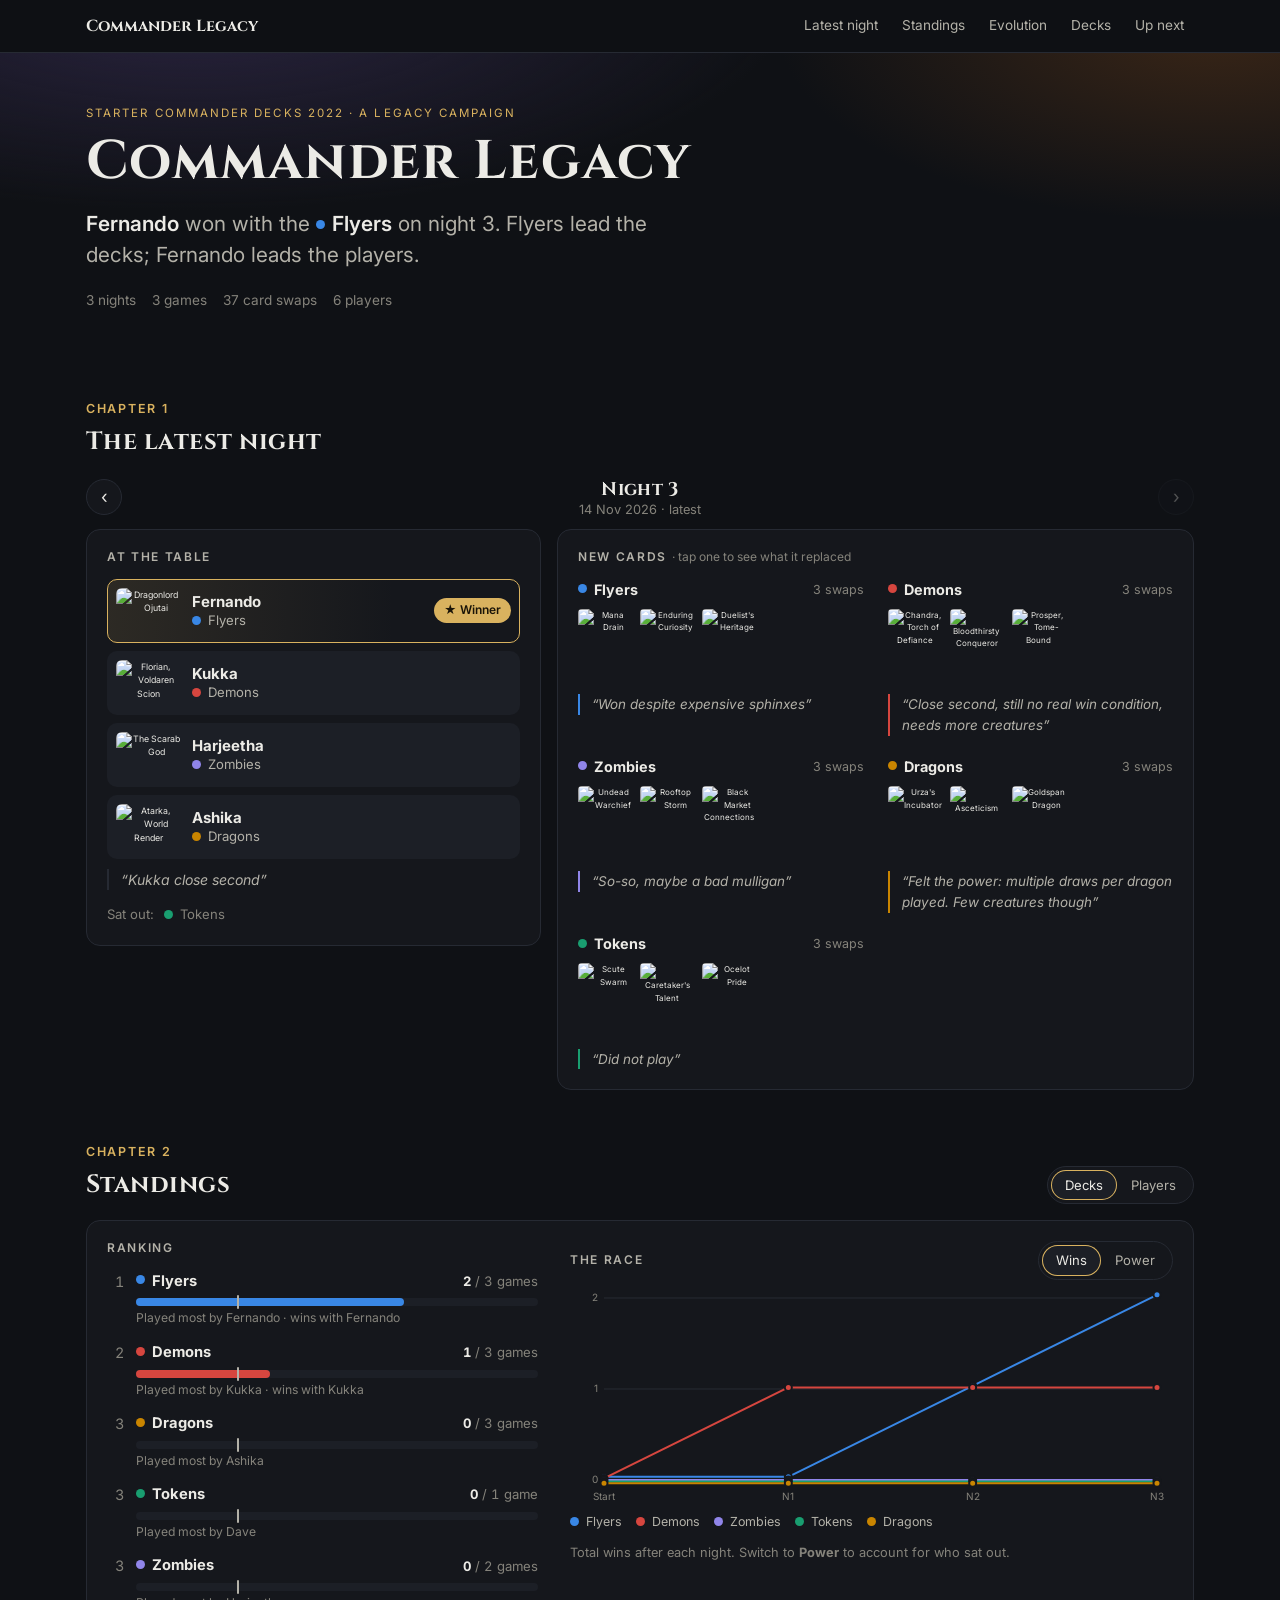
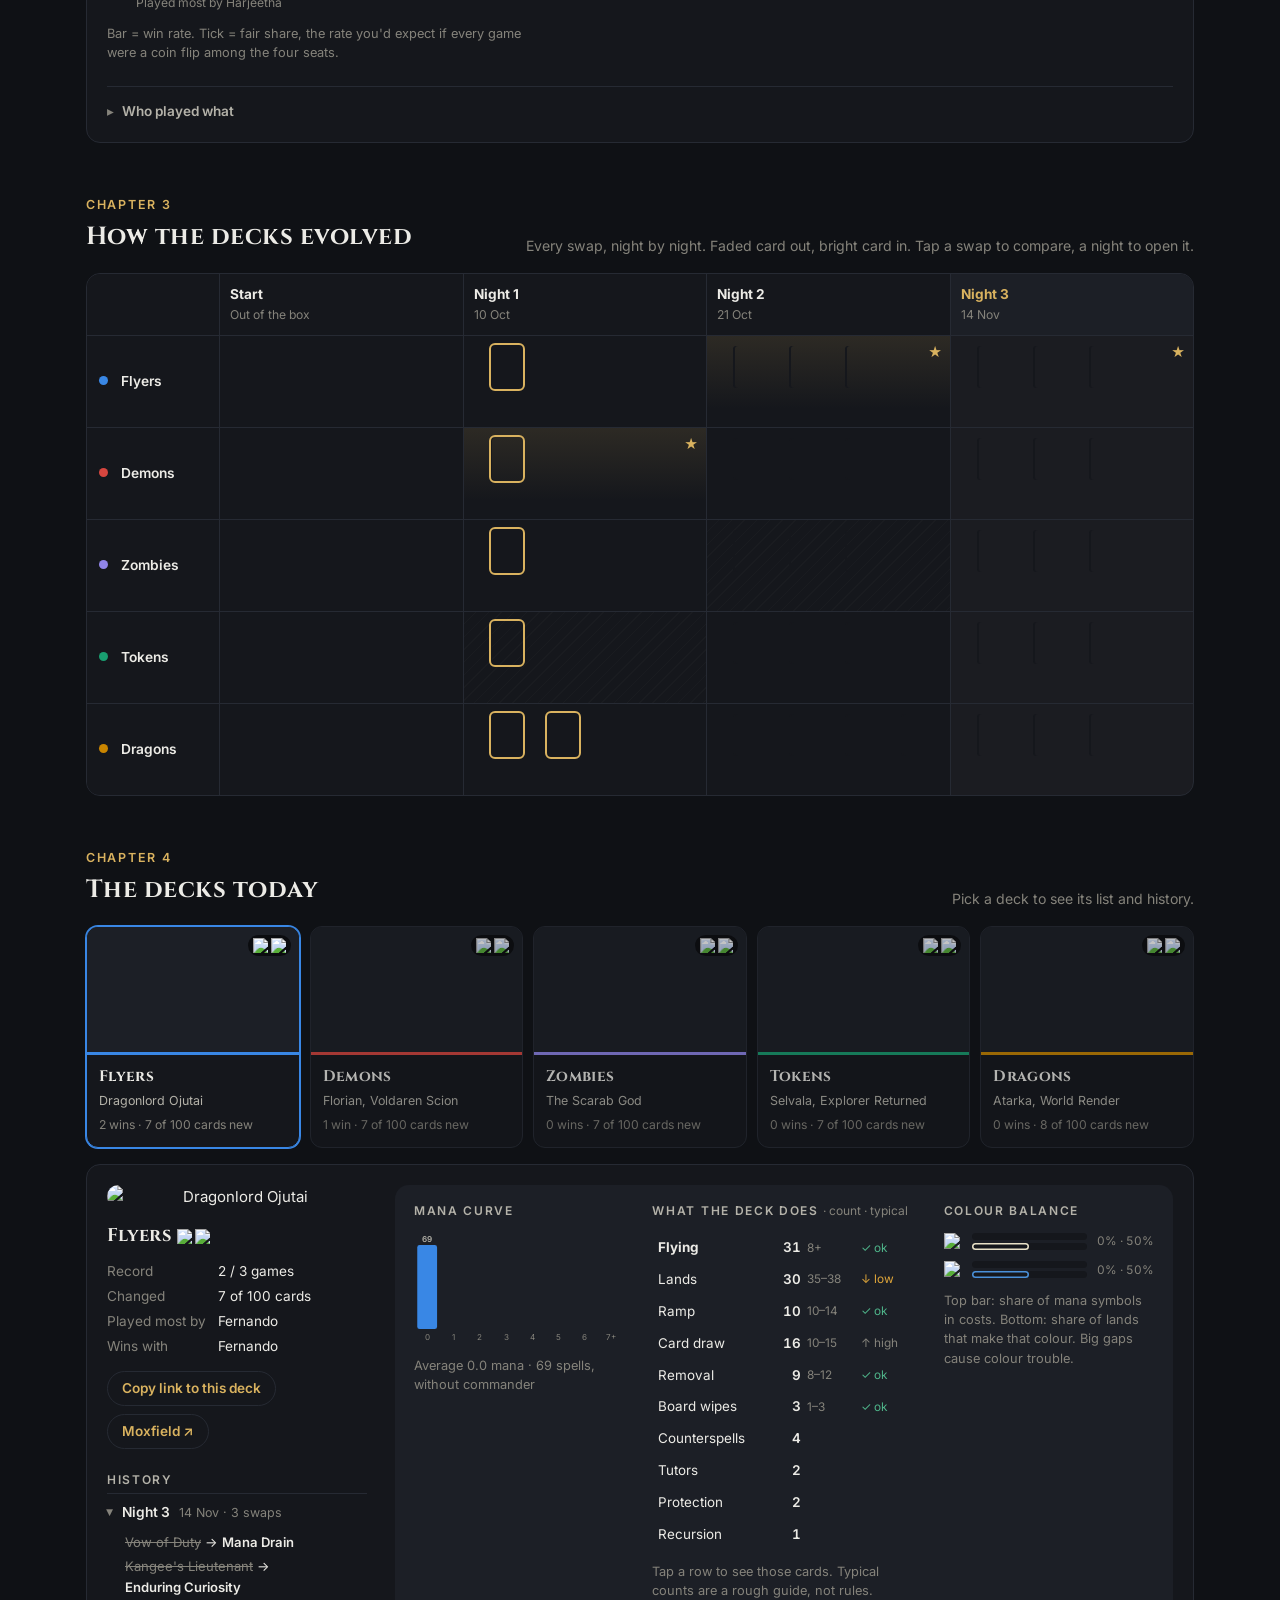
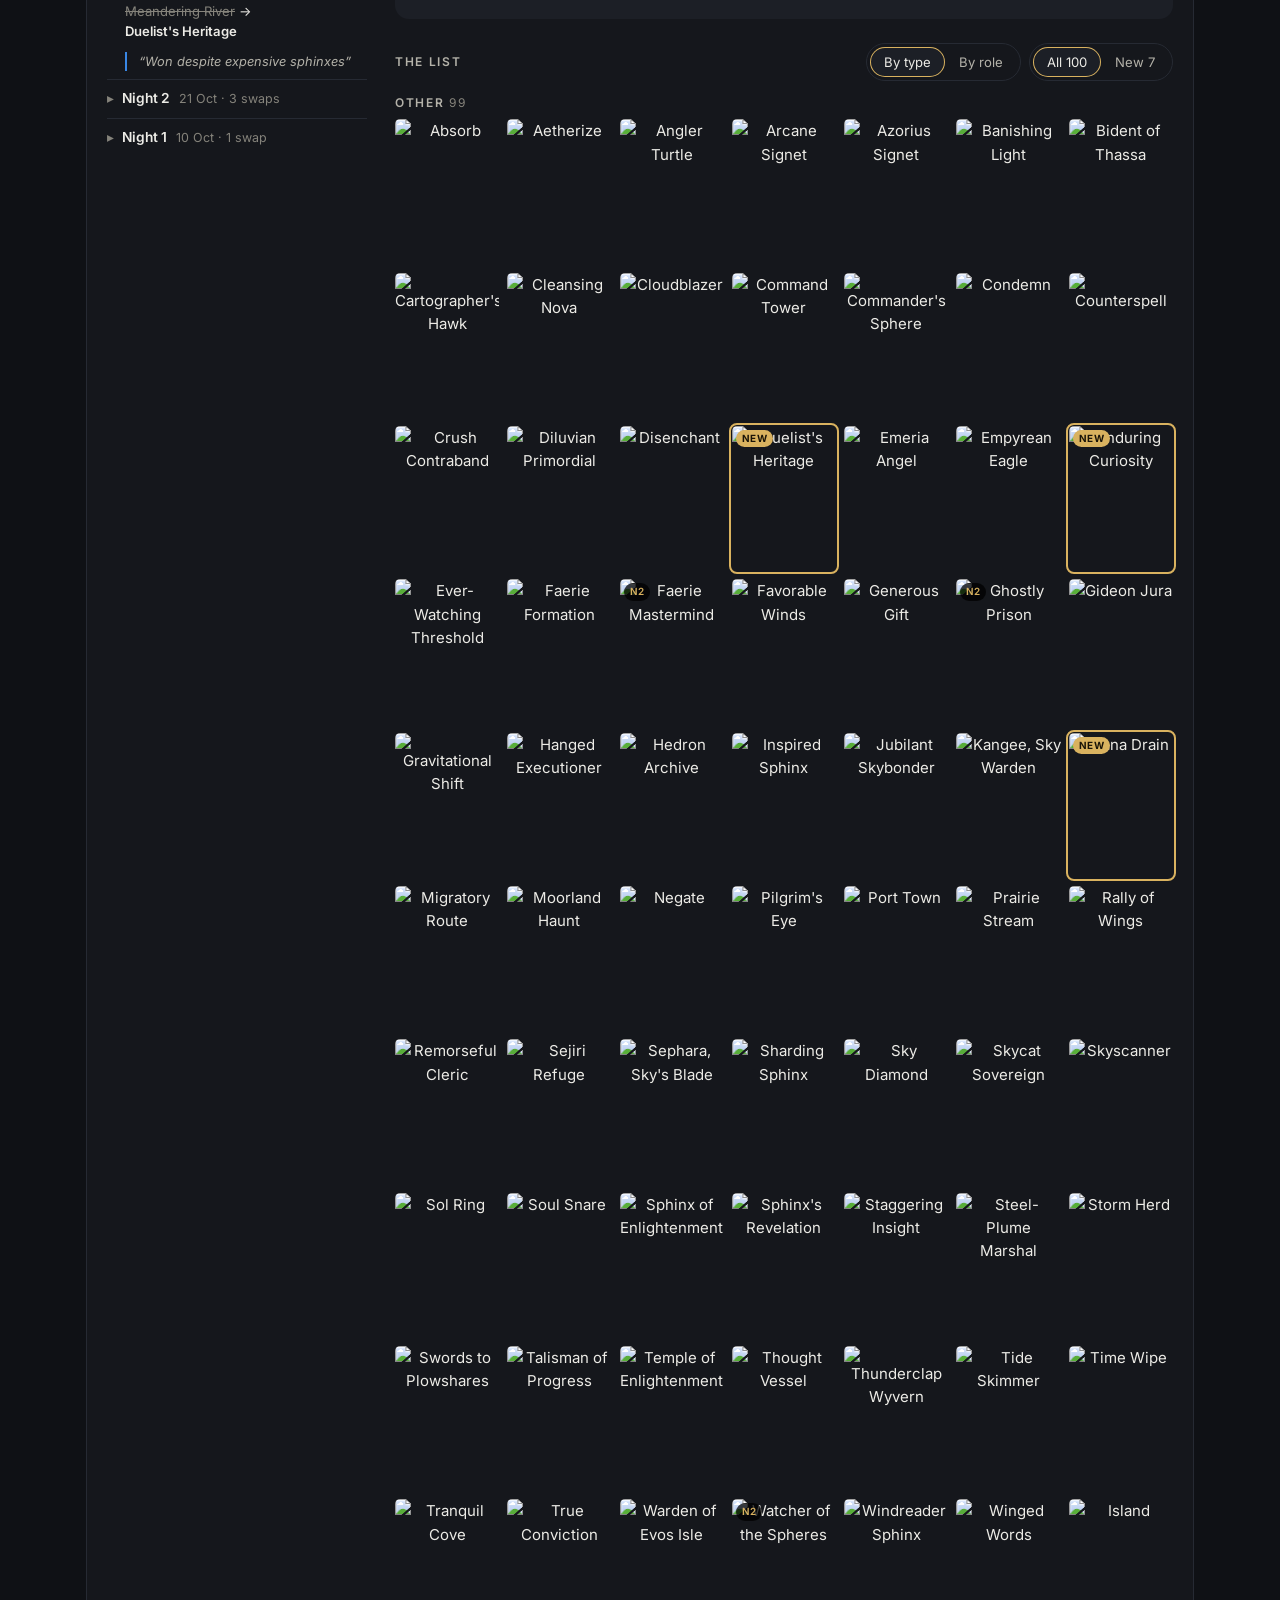
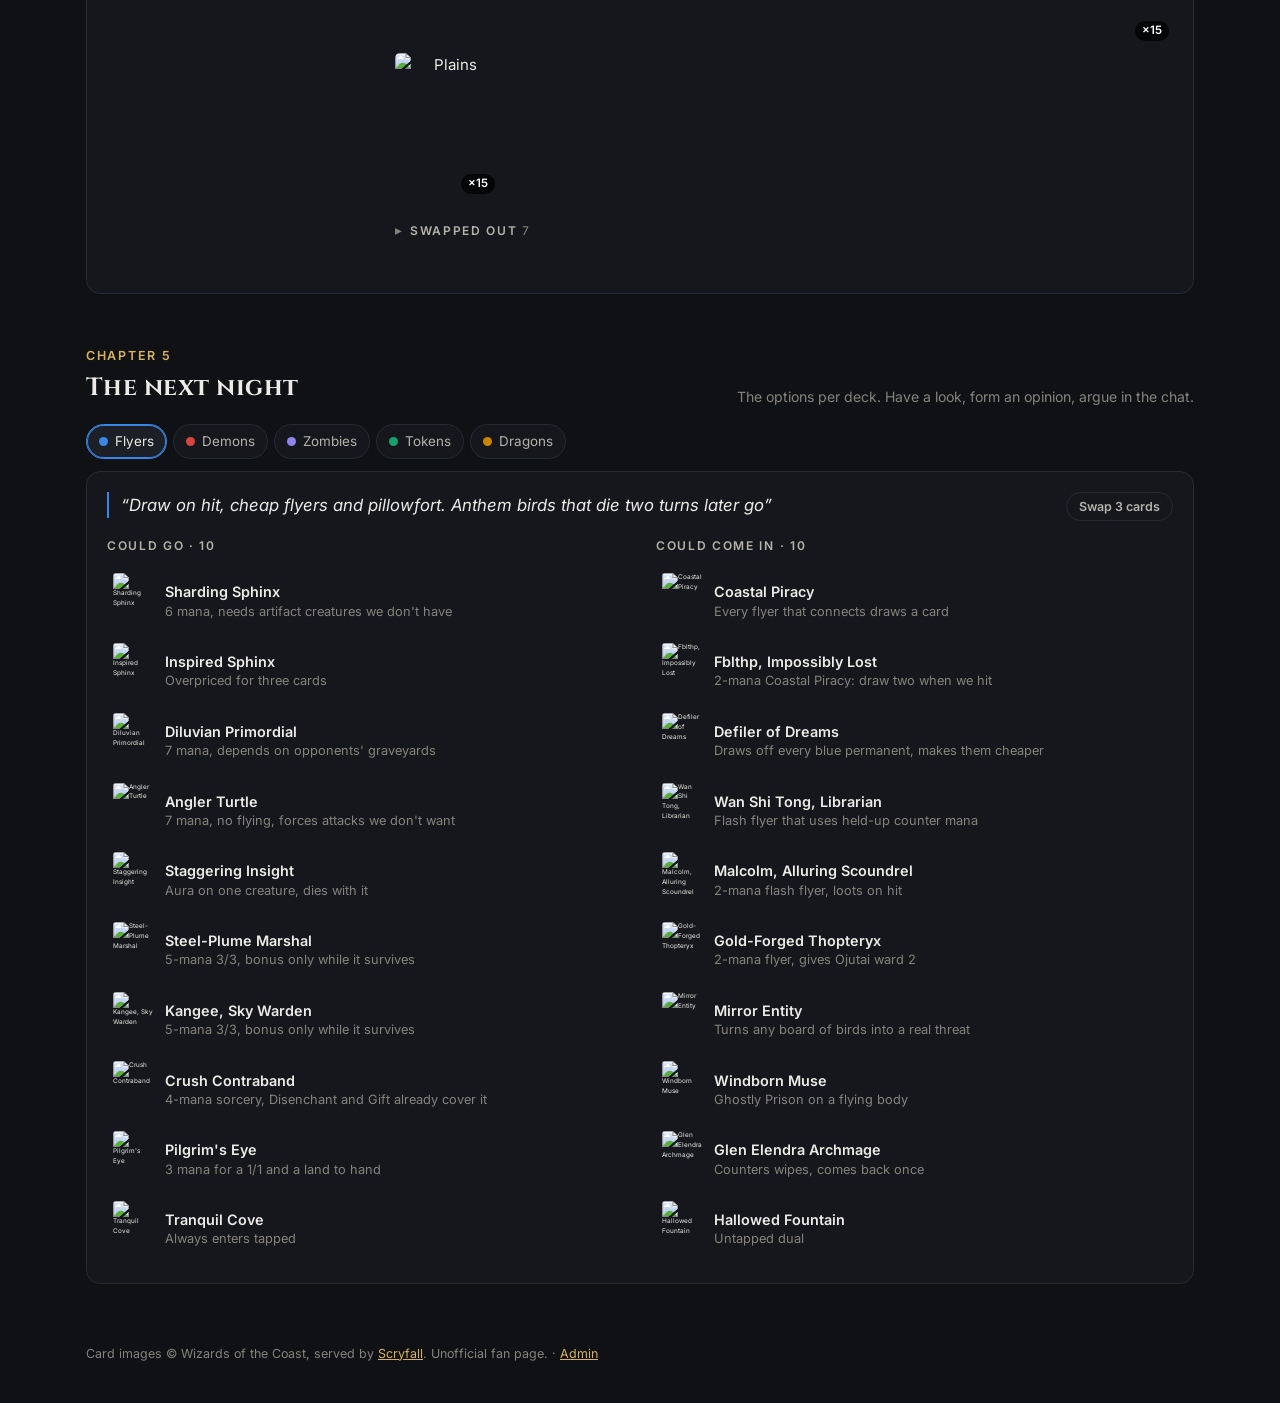
==== commit 110f3e30: "Bring back the story: five chapters and the evolution board The campaign map is replaced by the deck" ====
--- a/index.html
+++ b/index.html
@@ -8,17 +8,18 @@
 <link rel="preconnect" href="https://fonts.googleapis.com">
 <link rel="preconnect" href="https://fonts.gstatic.com" crossorigin>
 <link href="https://fonts.googleapis.com/css2?family=Cinzel:wght@600;700&family=Inter:wght@400;500;600&display=swap" rel="stylesheet">
-<link rel="stylesheet" href="style.css?v=202611242205">
+<link rel="stylesheet" href="style.css?v=202611242230">
 </head>
 <body>
 <nav class="topnav" aria-label="Sections">
   <div class="wrap nav-inner">
     <a class="brand" href="#top" id="nav-brand">Commander Legacy</a>
     <div class="nav-links">
+      <a href="#latest">Latest night</a>
+      <a href="#standings">Standings</a>
+      <a href="#evolution">Evolution</a>
+      <a href="#decks">Decks</a>
       <a href="#upnext" id="nav-upnext" hidden>Up next</a>
-      <a href="#nights">Game nights</a>
-      <a href="#standings">Standings</a>
-      <a href="#decks">Decks</a>
     </div>
   </div>
 </nav>
@@ -33,42 +34,51 @@
 </header>
 
 <main class="wrap">
-  <!-- what's coming: only shown while a menu for the next night exists -->
-  <section id="upnext" aria-labelledby="up-h" hidden>
+  <!-- 1. what just happened -->
+  <section id="latest" aria-labelledby="latest-h">
     <div class="section-head">
-      <h2 id="up-h">Up next</h2>
-      <p class="hint">The options for the next night. Have a look, form an opinion, argue in the chat.</p>
+      <div><p class="kicker">Chapter 1</p><h2 id="latest-h">The latest night</h2></div>
     </div>
-    <div id="upnext-body"></div>
-  </section>
-
-  <!-- what happened -->
-  <section id="nights" aria-labelledby="nights-h">
-    <div class="section-head">
-      <h2 id="nights-h">Game nights</h2>
-      <p class="hint">Pick a night to see who played and what changed.</p>
-    </div>
-    <div class="card pad" id="campaign"></div>
     <div id="night"></div>
   </section>
 
-  <!-- who's winning -->
+  <!-- 2. who's winning -->
   <section id="standings" aria-labelledby="st-h">
     <div class="section-head">
-      <h2 id="st-h">Standings</h2>
+      <div><p class="kicker">Chapter 2</p><h2 id="st-h">Standings</h2></div>
       <div id="who-toggle"></div>
     </div>
     <div class="standings card" id="standings-body"></div>
   </section>
 
-  <!-- explore -->
+  <!-- 3. how the decks changed -->
+  <section id="evolution" aria-labelledby="ev-h">
+    <div class="section-head">
+      <div><p class="kicker">Chapter 3</p><h2 id="ev-h">How the decks evolved</h2></div>
+      <p class="hint">Every swap, night by night. Faded card out, bright card in. Tap a swap to compare, a night to open it.</p>
+    </div>
+    <div class="timeline-scroll card">
+      <div class="timeline" id="timeline"></div>
+    </div>
+  </section>
+
+  <!-- 4. explore -->
   <section id="decks" aria-labelledby="deck-h">
     <div class="section-head">
-      <h2 id="deck-h">The decks today</h2>
+      <div><p class="kicker">Chapter 4</p><h2 id="deck-h">The decks today</h2></div>
       <p class="hint">Pick a deck to see its list and history.</p>
     </div>
     <div class="deck-strip" id="deck-strip" role="tablist"></div>
     <div id="deck-detail"></div>
+  </section>
+
+  <!-- 5. what's coming: only shown while a menu for the next night exists -->
+  <section id="upnext" aria-labelledby="up-h" hidden>
+    <div class="section-head">
+      <div><p class="kicker">Chapter 5</p><h2 id="up-h">The next night</h2></div>
+      <p class="hint">The options per deck. Have a look, form an opinion, argue in the chat.</p>
+    </div>
+    <div id="upnext-body"></div>
   </section>
 
   <p class="warn" id="warnings" hidden></p>
@@ -86,7 +96,7 @@
 </div>
 <div class="tip" id="tip" hidden></div>
 
-<script src="core.js?v=202611242205"></script>
-<script src="app.js?v=202611242205"></script>
+<script src="core.js?v=202611242230"></script>
+<script src="app.js?v=202611242230"></script>
 </body>
 </html>
--- a/style.css
+++ b/style.css
@@ -48,6 +48,7 @@
 
 /* sections */
 section{margin:52px 0}
+.kicker{margin:0 0 4px;font-size:.78rem;font-weight:600;letter-spacing:.14em;text-transform:uppercase;color:var(--gold)}
 .section-head{display:flex;flex-wrap:wrap;align-items:flex-end;justify-content:space-between;gap:8px 24px;margin-bottom:16px}
 h2{font-size:1.55rem}
 
@@ -75,28 +76,6 @@
 .opt-txt small{display:block;color:var(--muted);font-size:.8rem}
 .gc{font-size:.72rem;color:#f0a35c;white-space:nowrap}
 
-/* game nights: campaign map */
-.camp{display:flex}
-.camp-labels{flex:none;padding-right:12px}
-.camp-corner{height:44px}
-.camp-label{height:36px;display:flex;align-items:center;font-size:.85rem;font-weight:600;white-space:nowrap}
-.camp-scroll{overflow-x:auto;flex:1;min-width:0;scrollbar-width:thin}
-.camp-grid{display:grid;grid-template-rows:44px;grid-auto-rows:36px;width:max-content}
-.ch,.cc{background:none;border:0;padding:0;cursor:pointer;display:flex;align-items:center;justify-content:center}
-.ch{height:44px;grid-row:1;flex-direction:column;line-height:1.15;border-radius:8px 8px 0 0;color:var(--muted)}
-.ch b{font-size:.85rem;color:var(--text-2)}
-.ch span{font-size:.62rem;white-space:nowrap}
-.cc{gap:2px;font-size:.8rem;border-top:1px solid var(--line)}
-.cc .mk{color:var(--c);font-size:.7rem}
-.cc.won .mk{color:var(--gold);font-size:.95rem}
-.cc.out .mk{color:var(--muted);opacity:.55}
-.cc small{font-size:.66rem;color:var(--muted);font-variant-numeric:tabular-nums}
-.cc small.cmd{color:var(--gold)}
-.ch.sel,.cc.sel{background:var(--surface-2)}
-.ch.sel b{color:var(--gold)}
-.ch:hover b{color:var(--text)}
-.camp-legend{margin:12px 0 0;color:var(--muted)}
-#campaign{margin-bottom:16px}
 
 /* game nights: one night */
 .night-bar{display:flex;align-items:center;justify-content:space-between;gap:12px;margin:0 0 12px}
@@ -350,3 +329,30 @@
 .tchip{padding:3px 9px;font-size:.74rem}
 @media (max-width:560px){.trow{grid-template-columns:1fr}}
 .savebox.sticky{position:sticky;bottom:10px;z-index:5;box-shadow:0 8px 30px rgba(0,0,0,.55)}
+
+/* chapter 3: the board */
+.timeline-scroll{overflow-x:auto;scrollbar-width:thin}
+.timeline{display:grid;min-width:100%}
+.tl-corner,.tl-label{position:sticky;left:0;z-index:2;background:var(--surface)}
+.tl-colhead{padding:12px 10px;border:0;border-left:1px solid var(--line);background:none;color:inherit;font:inherit;text-align:left;white-space:nowrap;line-height:1.3}
+.tl-colhead b{display:block;font-size:.85rem}
+.tl-colhead span{font-size:.76rem;color:var(--muted)}
+.tl-night{cursor:pointer}
+.tl-night:hover b{color:var(--gold)}
+.tl-night.sel{background:var(--surface-2)}
+.tl-night.sel b{color:var(--gold)}
+.tl-label{padding:10px 12px;border-top:1px solid var(--line);display:flex;align-items:center;gap:6px;font-weight:600;font-size:.86rem;min-height:92px;box-shadow:1px 0 0 var(--line)}
+.tl-cell{position:relative;border-top:1px solid var(--line);border-left:1px solid var(--line);padding:10px;display:flex;flex-wrap:wrap;align-content:flex-start;gap:8px;min-height:92px}
+.tl-cell.sel{background:rgba(255,255,255,.025)}
+.tl-out{background-image:repeating-linear-gradient(135deg,transparent 0 8px,rgba(255,255,255,.018) 8px 9px)}
+.tl-won{background:linear-gradient(180deg,rgba(217,178,95,.12),transparent 80%)}
+.tl-star{position:absolute;top:6px;right:8px;color:var(--gold);font-size:.85rem}
+.swap{display:flex;align-items:center;background:none;border:0;padding:0;cursor:pointer}
+.swap img,.swap .ph{width:30px;aspect-ratio:488/680;border-radius:3px;display:block;font-size:.45rem;overflow:hidden}
+.swap .out{opacity:.3;filter:grayscale(1);margin-right:-12px;transform:scale(.88)}
+.swap .in{position:relative;box-shadow:-2px 0 0 var(--surface)}
+.swap:hover .in,.swap:focus-visible .in{outline:2px solid var(--text-2);outline-offset:1px}
+.swap.cmdswap .in{outline:2px solid var(--gold);outline-offset:1px}
+.tl-start{width:48px;background:none;border:0;padding:0;cursor:pointer}
+.thumb{width:48px;aspect-ratio:488/680;border-radius:4px;display:block;overflow:hidden}
+@media (max-width:600px){.tl-label{padding:8px;font-size:.78rem}}
